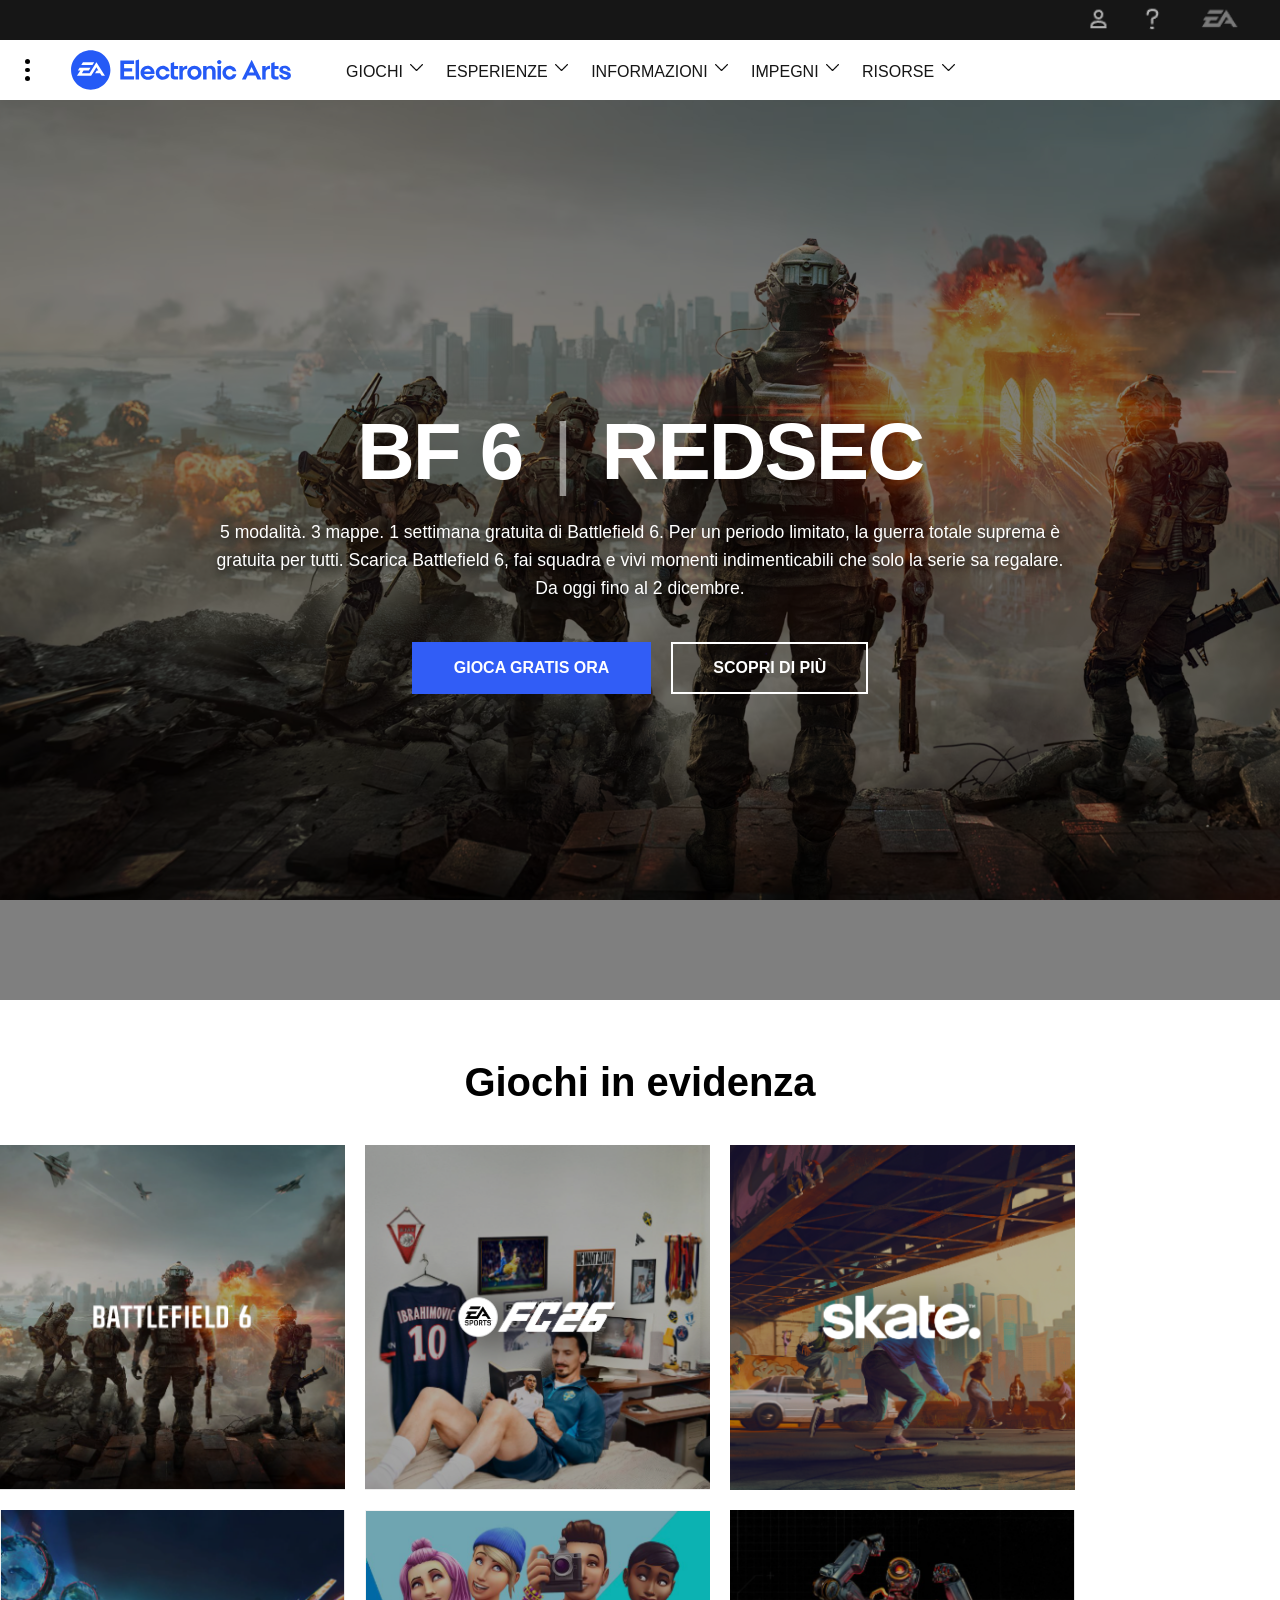
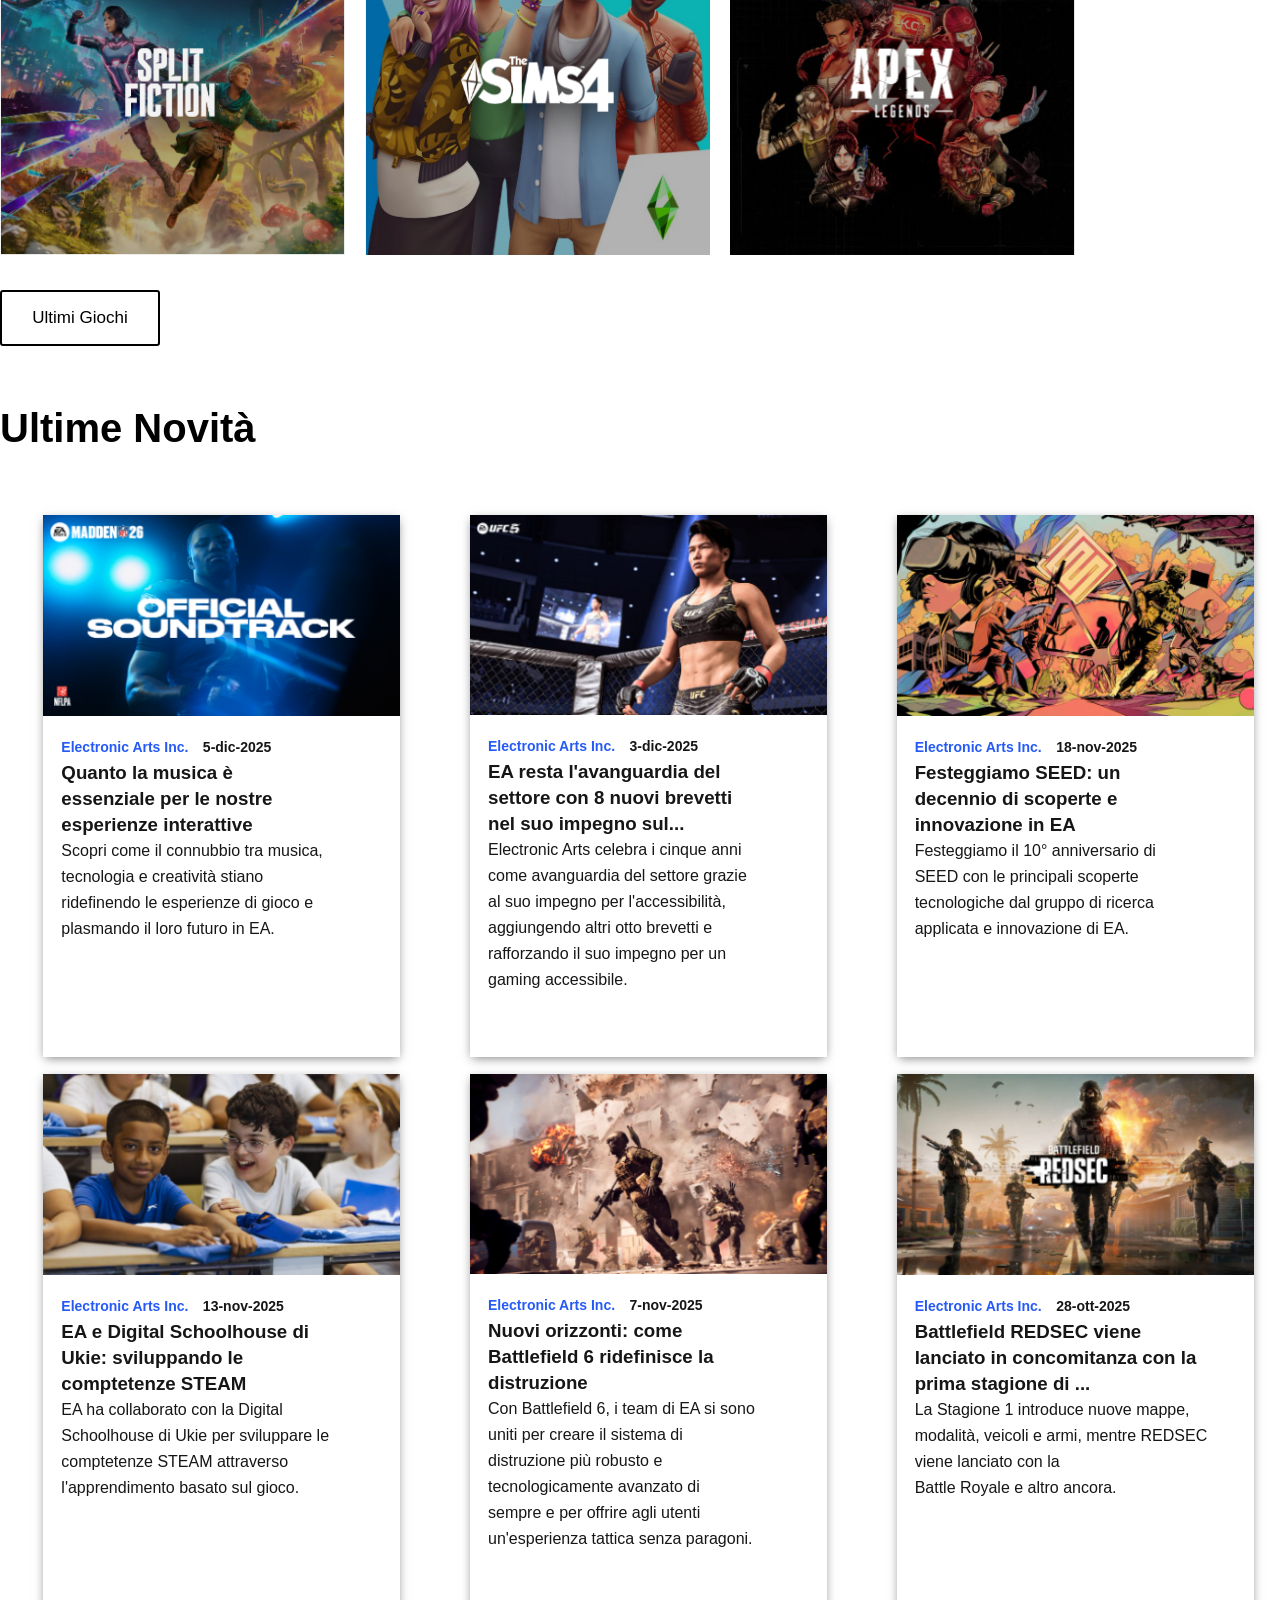
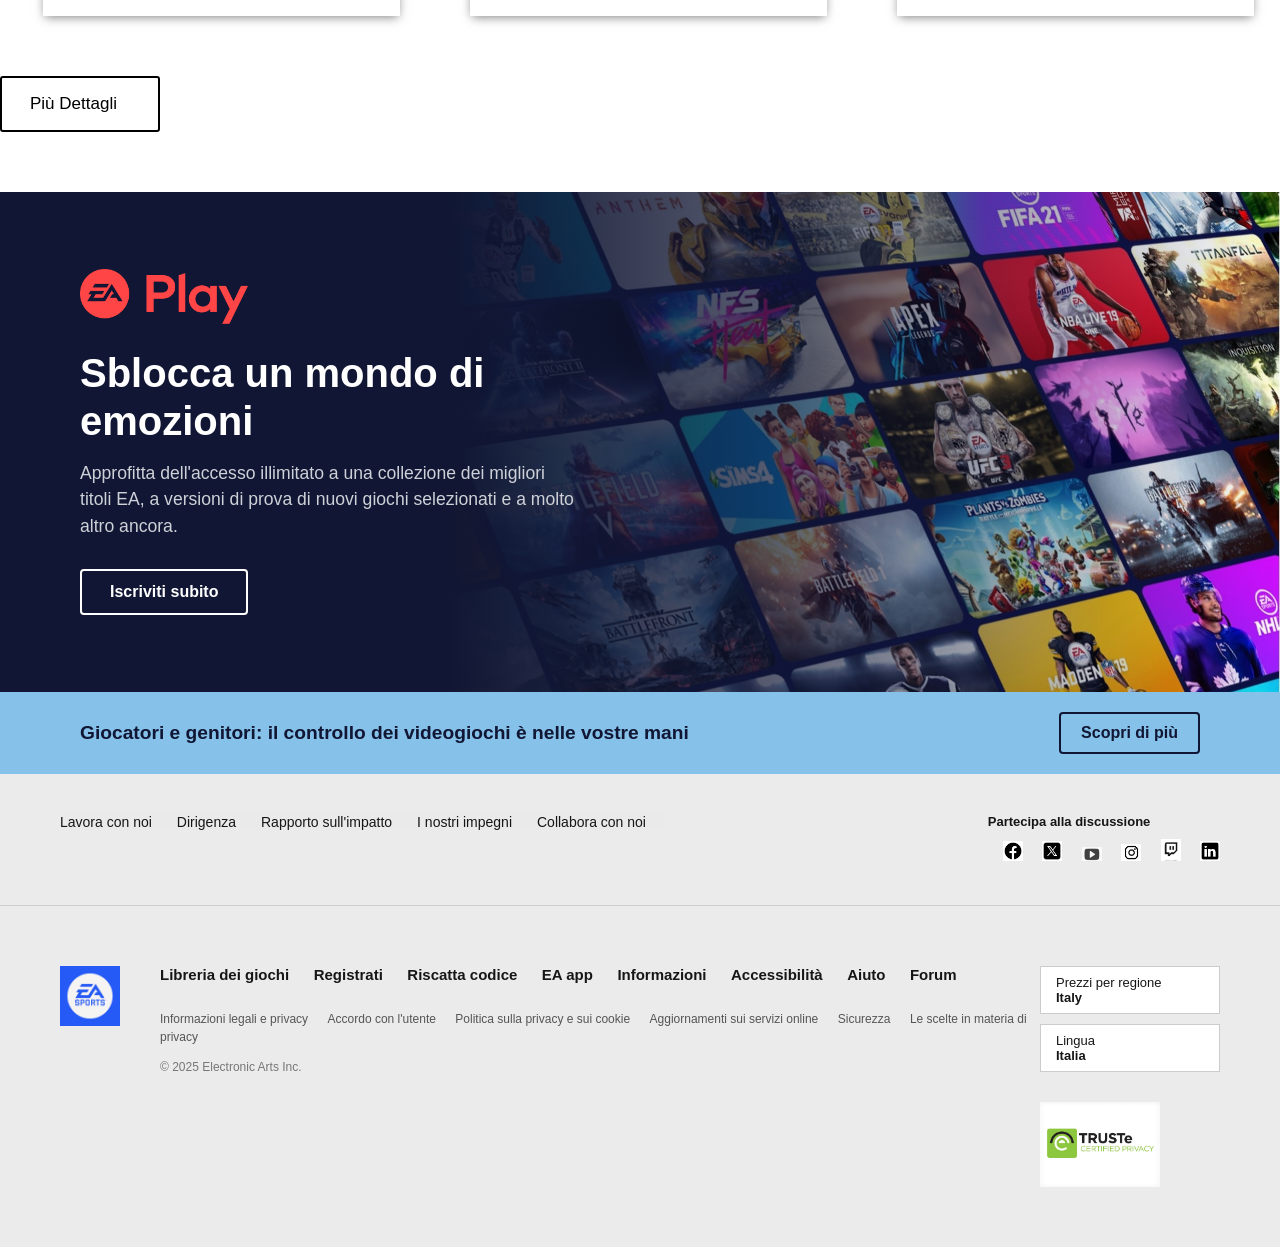
==== index.html @ 43b1195e "modifiche navbar" ====
<!doctype html>
<html lang="it">
  <head>
    <meta charset="UTF-8" />
    <meta name="viewport" content="width=device-width, initial-scale=1.0" />
    <link rel="stylesheet" href="css/style.css" />
    <link rel="stylesheet" href="css/footer.css" />
    <link rel="stylesheet" href="css/heroSection.css" />
    <link rel="stylesheet" href="css/moduliCta.css" />
    <link rel="stylesheet" href="./css/navbar.css" />
    <link rel="stylesheet" href="./css/giochi-in-evidenza.css" />
    <link rel="stylesheet" href="./css/ultime-novità.css" />
    <title>EA Sports</title>
  </head>
  <body>
    <!-- inizio navbar -->
    <div class="bannerTop">
      <div class="logoContainer">
        <img
          src="./images/profile_icon.png"
          alt="Profile button"
          class="profileIcon"
        />
        <img
          src="./images/questionmark_icon.png"
          alt="Help button"
          class="helpButton"
        />
        <img src="./images/ea_icon.png" alt="Ea logo" class="eaIcon" />
      </div>
    </div>
    <nav class="nav">
      <div class="hamburgerMenu">
        <span class="hamburger"></span>
        <span class="hamburger"></span>
        <span class="hamburger"></span>
      </div>

      <img
        src="./images/ea-wordmark-network-nav-coral.svg"
        alt="EA LOGO"
        class="eaLogo"
      />
      <ul class="ulContainer">
        <li class="navItem">
          <a href="*">GIOCHI</a>
          <img
            class="chevronContainer"
            src="./images/down-arrow.png"
            alt=""
            width="19px"
            height="19px"
          />
        </li>
        <li class="navItem">
          <a href="*">ESPERIENZE</a>
          <img
            class="chevronContainer"
            src="./images/down-arrow.png"
            alt=""
            width="19px"
            height="19px"
          />
        </li>
        <li class="navItem">
          <a href="*">INFORMAZIONI</a>
          <img
            class="chevronContainer"
            src="./images/down-arrow.png"
            alt=""
            width="19px"
            height="19px"
          />
        </li>
        <li class="navItem">
          <a href="*">IMPEGNI</a>
          <img
            class="chevronContainer"
            src="./images/down-arrow.png"
            alt=""
            width="19px"
            height="19px"
          />
        </li>
        <li class="navItem">
          <a href="*">RISORSE</a>
          <img
            class="chevronContainer"
            src="./images/down-arrow.png"
            alt=""
            width="19px"
            height="19px"
          />
        </li>
      </ul>
    </nav>
    <!-- fine navbar -->

    <!-- inizio hero section-->
    <header class="hero">
      <div class="hero-overlay"></div>
      <div class="hero-content">
        <div class="logo-area">
          <h1 class="main-title">BF 6 <span class="divider">|</span> REDSEC</h1>
        </div>
        <p class="description">
          5 modalità. 3 mappe. 1 settimana gratuita di Battlefield 6. Per un
          periodo limitato, la guerra totale suprema è gratuita per tutti.
          Scarica Battlefield 6, fai squadra e vivi momenti indimenticabili che
          solo la serie sa regalare. Da oggi fino al 2 dicembre.
        </p>
        <div class="cta-group">
          <a href="#" class="btn btn-primary">GIOCA GRATIS ORA</a>
          <a href="#" class="btn btn-secondary">SCOPRI DI PIÙ</a>
        </div>
      </div>
    </header>
    <!-- fine hero section-->

    <!-- inizio giochi in evidenza -->
    <div class="containerGiochiEvidenza">
      <h1 class="titoloGiochiEvidenza">Giochi in evidenza</h1>
      <div class="containerCardsGiochi">
        <div class="cardGiochi">
          <img src="./images/BF6.png" alt="BF6" />
        </div>
        <div class="cardGiochi">
          <img src="./images/FC26.png" alt="FC26" />
        </div>
        <div class="cardGiochi">
          <img src="./images/SKATE.png" alt="SKATE" />
        </div>
        <div class="cardGiochi">
          <img src="./images/SPLIT-FICTION.png" alt="SPLIT FICTION" />
        </div>
        <div class="cardGiochi">
          <img src="./images/THE-SIMS4.png" alt="THESIMS4" />
        </div>
        <div class="cardGiochi">
          <img src="./images/APEX.png" alt="APEX LEGEND" />
        </div>
      </div>
      <button class="ultimiGiochi">Ultimi Giochi</button>
    </div>
    <!-- fine giochi in evidenza -->

    <!-- inizio ultime novità -->
    <div class="containerUltimeNovita">
      <h1 class="titoloUltimeNovita">Ultime Novità</h1>
      <div class="containerCards">
        <div class="card">
          <img src="./images/Card_1.png" alt="Madden 26 official soundtrack" />
          <div class="itemsContainer">
            <span class="logoEa">Electronic Arts Inc.</span>
            <span class="releaseDate">5-dic-2025</span>
            <h3 class="titoloCardNovita">
              Quanto la musica è <br />essenziale per le nostre <br />esperienze
              interattive
            </h3>
            <p>
              Scopri come il connubbio tra musica,<br />
              tecnologia e creatività stiano<br />
              ridefinendo le esperienze di gioco e<br />
              plasmando il loro futuro in EA.
            </p>
          </div>
        </div>
        <div class="card">
          <img src="./images/Card_2.png" alt="UFC 5" />
          <div class="itemsContainer">
            <span class="logoEa">Electronic Arts Inc.</span>
            <span class="releaseDate">3-dic-2025</span>
            <h3 class="titoloCardNovita">
              EA resta l'avanguardia del <br />settore con 8 nuovi brevetti
              <br />nel suo impegno sul...
            </h3>
            <p>
              Electronic Arts celebra i cinque anni <br />come avanguardia del
              settore grazie <br />al suo impegno per l'accessibilità,
              <br />aggiungendo altri otto brevetti e<br />
              rafforzando il suo impegno per un<br />
              gaming accessibile.
            </p>
          </div>
        </div>
        <div class="card">
          <img src="./images/Card_3.png" alt="We See Farther" />
          <div class="itemsContainer">
            <span class="logoEa">Electronic Arts Inc.</span>
            <span class="releaseDate">18-nov-2025</span>
            <h3 class="titoloCardNovita">
              Festeggiamo SEED: un<br />
              decennio di scoperte e<br />
              innovazione in EA
            </h3>
            <p>
              Festeggiamo il 10° anniversario di <br />SEED con le principali
              scoperte<br />
              tecnologiche dal gruppo di ricerca <br />applicata e innovazione
              di EA.
            </p>
          </div>
        </div>
        <div class="card">
          <img src="./images/Card_4.png" alt="Competenze STEAM" />
          <div class="itemsContainer">
            <span class="logoEa">Electronic Arts Inc.</span>
            <span class="releaseDate">13-nov-2025</span>
            <h3 class="titoloCardNovita">
              EA e Digital Schoolhouse di<br />
              Ukie: sviluppando le<br />
              comptetenze STEAM
            </h3>
            <p>
              EA ha collaborato con la Digital<br />
              Schoolhouse di Ukie per sviluppare le<br />
              comptetenze STEAM attraverso <br />l'apprendimento basato sul
              gioco.
            </p>
          </div>
        </div>
        <div class="card">
          <img src="./images/Card_5.png" alt="Battlefield 6" />
          <div class="itemsContainer">
            <span class="logoEa">Electronic Arts Inc.</span>
            <span class="releaseDate">7-nov-2025</span>
            <h3 class="titoloCardNovita">
              Nuovi orizzonti: come<br />
              Battlefield 6 ridefinisce la<br />
              distruzione
            </h3>
            <p>
              Con Battlefield 6, i team di EA si sono<br />
              uniti per creare il sistema di<br />
              distruzione più robusto e<br />
              tecnologicamente avanzato di <br />sempre e per offrire agli
              utenti<br />
              un'esperienza tattica senza paragoni.
            </p>
          </div>
        </div>
        <div class="card">
          <img src="./images/Card_6.png" alt="Battlefield Redsec" />
          <div class="itemsContainer">
            <span class="logoEa">Electronic Arts Inc.</span>
            <span class="releaseDate">28-ott-2025</span>
            <h3 class="titoloCardNovita">
              Battlefield REDSEC viene<br />
              lanciato in concomitanza con la <br />prima stagione di ...
            </h3>
            <p>
              La Stagione 1 introduce nuove mappe, <br />modalità, veicoli e
              armi, mentre REDSEC viene lanciato con la<br />
              Battle Royale e altro ancora.
            </p>
          </div>
        </div>
      </div>
      <button class="piuDettagli">Più Dettagli</button>
    </div>
    <!-- fine ultime novità -->
    <!-- inizio CTA-->
    <section class="ea-play">
      <div class="ea-container">
        <div class="ea-content">
          <div class="ea-logo">
            <img src="images/EA_Play_logo.svg.png" alt="EA Play Logo" />
          </div>
          <h2 class="ea-title">Sblocca un mondo di emozioni</h2>
          <p class="ea-description">
            Approfitta dell'accesso illimitato a una collezione dei migliori
            titoli EA, a versioni di prova di nuovi giochi selezionati e a molto
            altro ancora.
          </p>
          <a href="#" class="ea-btn-outline">Iscriviti subito</a>
        </div>
      </div>
    </section>
    <div class="info-bar">
      <div class="info-container">
        <p>
          Giocatori e genitori: il controllo dei videogiochi è nelle vostre mani
        </p>
        <a href="#" class="info-button">Scopri di più</a>
      </div>
    </div>
    <!-- fine CTA-->
    <!-- inizio footer-->
    <footer class="main-footer">
      <div class="footer-top">
        <div class="footer-container">
          <nav class="footer-links-primary">
            <a href="#">Lavora con noi</a>
            <a href="#">Dirigenza</a>
            <a href="#">Rapporto sull'impatto</a>
            <a href="#">I nostri impegni</a>
            <a href="#">Collabora con noi</a>
          </nav>
          <div class="footer-social">
            <span>Partecipa alla discussione</span>
            <div class="social-icons">
              <img src="images/facebook-new.jpg" alt="FB" />
              <img src="images/twitterx.jpg" alt="X" />
              <img src="images/youtube-6030352_1280.webp" alt="YT" />
              <img
                src="images/8385736-instagram-social-media-icona-simbolo-elemento-illustrazione-gratuito-vettoriale.jpg"
                alt="IG"
              />
              <img
                src="images/twitch-logo-icon-social-media-260nw-1211628433.webp"
                alt="Twitch"
              />
              <img src="images/linkedin.jpg" alt="In" />
            </div>
          </div>
        </div>
      </div>
      <div class="footer-bottom">
        <div class="footer-container">
          <div class="footer-branding">
            <img src="images/unnamed.png" alt="Logo" class="footer-logo" />
          </div>
          <div class="footer-content">
            <div class="footer-nav-secondary">
              <a href="#">Libreria dei giochi</a>
              <a href="#">Registrati</a>
              <a href="#">Riscatta codice</a>
              <a href="#">EA app</a>
              <a href="#">Informazioni</a>
              <a href="#">Accessibilità</a>
              <a href="#">Aiuto</a>
              <a href="#">Forum</a>
            </div>
            <div class="footer-legal">
              <div class="legal-links">
                <a href="#">Informazioni legali e privacy</a>
                <a href="#">Accordo con l'utente</a>
                <a href="#">Politica sulla privacy e sui cookie</a>
                <a href="#">Aggiornamenti sui servizi online</a>
                <a href="#">Sicurezza</a>
                <a href="#">Le scelte in materia di privacy</a>
              </div>
              <p class="copyright">© 2025 Electronic Arts Inc.</p>
            </div>
          </div>
          <div class="footer-selectors">
            <div class="selector-box">
              Prezzi per regione <span>Italy</span>
            </div>
            <div class="selector-box">Lingua <span>Italia</span></div>
            <img
              src="images/truste_logo.jpg"
              alt="TRUSTe"
              class="truste-logo"
            />
          </div>
        </div>
      </div>
    </footer>
    <!-- fine footer-->
  </body>
</html>
---- css/footer.css ----
:root {
  --bg-light: #ebebeb;
  --text-color: #161616;
  --link-hover: #ff4747;
}
body {
  margin: 0;
  font-family: "Arial", sans-serif;
}
.main-footer {
  background-color: var(--bg-light);
  color: var(--text-color);
  padding-bottom: 40px;
}
.footer-container {
  max-width: 1200px;
  margin: 0 auto;
  display: flex;
  justify-content: space-between;
  align-items: flex-start;
  padding: 20px;
}
.footer-top {
  border-bottom: 1px solid #ccc;
  padding: 20px 0;
}

.footer-links-primary {
  display: flex;
  flex-wrap: wrap;
  background-color: #eaeaea;
}

.footer-links-primary a {
  text-decoration: none;
  color: var(--text-color);
  margin-right: 25px;
  font-weight: 500;
  font-size: 14px;
}
.footer-social span {
  display: block;
  font-weight: bold;
  font-size: 13px;
  margin-bottom: 10px;
}
.social-icons img {
  width: 20px;
  margin-left: 15px;
  cursor: pointer;
  filter: grayscale(1);
}
.footer-bottom {
  padding-top: 40px;
}
.footer-logo {
  width: 60px;
  margin-right: 40px;
}
.footer-content {
  flex-grow: 1;
}
.footer-nav-secondary {
  margin-bottom: 25px;
}
.footer-nav-secondary a {
  text-decoration: none;
  color: var(--text-color);
  margin-right: 20px;
  font-weight: bold;
  font-size: 15px;
}
.legal-links {
  margin-bottom: 15px;
}
.legal-links a {
  text-decoration: none;
  color: #555;
  font-size: 12px;
  margin-right: 15px;
}
.copyright {
  font-size: 12px;
  color: #777;
}
.footer-selectors {
  display: flex;
  flex-direction: column;
  gap: 10px;
}
.selector-box {
  border: 1px solid #ccc;
  padding: 8px 15px;
  background: white;
  font-size: 13px;
  min-width: 180px;
  cursor: pointer;
}
.selector-box span {
  display: block;
  font-weight: bold;
}
.truste-logo {
  width: 120px;
  margin-top: 20px;
}

@media (max-width: 1024px) {
  .footer-container {
    flex-direction: column;
  }
  .footer-links-primary {
    margin-bottom: 30px;
  }
}

@media (max-width: 768px) {
  .footer-links-primary {
    line-height: 25px;
  }
  .footer-bottom {
    grid-template-columns: 1fr;
  }
  .footer-top {
    flex-direction: column;
    align-items: flex-start;
  }
  .social-section {
    align-items: flex-start;
    margin-top: 20px;
  }
}
---- css/heroSection.css ----
* {
  margin: 0;
  padding: 0;
  box-sizing: border-box;
}
body {
  font-family: "Roboto", sans-serif;
  color: white;
  background-color: #000;
}
.hero {
  position: relative;
  height: 100vh;
  width: 100%;
  background: url("../images/7262f0bce0e977a4eda78df1a00af04578583c15d8fb1e10.jpg");
  background-repeat: no-repeat;
  background-size: cover;
  background-position: center;
  background-attachment: fixed;
  display: flex;
  align-items: center;
  justify-content: center;
  text-align: center;
}
.hero-overlay {
  position: absolute;
  top: 0;
  left: 0;
  width: 100%;
  height: 100%;
  background: rgba(0, 0, 0, 0.5);
  z-index: 1;
}
.hero-content {
  position: relative;
  z-index: 2;
  max-width: 900px;
  padding: 20px;
}
.main-title {
  font-family: "Oswald", sans-serif;
  font-size: clamp(2.5rem, 8vw, 5rem);
  font-weight: 700;
  letter-spacing: -2px;
  margin-bottom: 20px;
  text-transform: uppercase;
}
.divider {
  font-weight: 300;
  margin: 0 10px;
  color: rgba(255, 255, 255, 0.5);
}
.description {
  font-size: 1.1rem;
  line-height: 1.6;
  margin-bottom: 40px;
  font-weight: 400;
  text-shadow: 2px 2px 8px rgba(0, 0, 0, 0.9);
}

.cta-group {
  display: flex;
  gap: 20px;
  justify-content: center;
  flex-wrap: wrap;
}
.btn {
  padding: 15px 40px;
  font-family: "Oswald", sans-serif;
  font-size: 1rem;
  text-decoration: none;
  font-weight: bold;
  text-transform: uppercase;
  transition: all 0.3s ease;
}
.btn-primary {
  background-color: #315df6;
  color: white;
  border: 2px solid #315df6;
}
.btn-secondary {
  background-color: transparent;
  color: white;
  border: 2px solid white;
}
.btn:hover {
  transform: scale(1.05);
  filter: brightness(1.2);
}
@media (max-width: 768px) {
  .info-container {
    flex-direction: column;
    gap: 15px;
    text-align: center;
  }
}
---- css/moduliCta.css ----
* {
  margin: 0;
  padding: 0;
  box-sizing: border-box;
}
body {
  font-family: "Segoe UI", Arial, sans-serif;
  background-color: #0b0e22;
}
.ea-play {
  position: relative;
  min-height: 500px;
  background-color: #101633;
  background-image: url("../images/FCePTzjyCLSCKwbj8393MT.jpg");
  background-size: cover;
  background-position: center right;
  display: flex;
  align-items: center;
}
.ea-play::before {
  content: "";
  position: absolute;
  top: 0;
  left: 0;
  width: 100%;
  height: 100%;
  background: linear-gradient(
    to right,
    rgba(16, 22, 51, 1) 0%,
    rgba(16, 22, 51, 1) 35%,
    rgba(16, 22, 51, 0.7) 60%,
    transparent 100%
  );
  z-index: 1;
}
.ea-container {
  width: 100%;
  max-width: 1200px;
  margin: 0 auto;
  padding: 0 40px;
  position: relative;
  z-index: 2;
}
.ea-content {
  max-width: 500px;
  color: white;
}
.ea-logo {
  margin-bottom: 25px;
}
.ea-logo img {
  height: 55px;
  width: auto;
  display: block;
  object-fit: contain;
}
.ea-title {
  font-size: 2.5rem;
  font-weight: bold;
  margin-bottom: 15px;
  line-height: 1.2;
}
.ea-description {
  font-size: 1.1rem;
  line-height: 1.5;
  margin-bottom: 30px;
  color: #cfd1d8;
}
.ea-btn-outline {
  display: inline-block;
  padding: 12px 28px;
  border: 2px solid white;
  color: white;
  text-decoration: none;
  font-weight: bold;
  border-radius: 4px;
  transition: 0.3s ease;
}
.ea-btn-outline:hover {
  background-color: white;
  color: #101633;
}
.info-bar {
  background-color: #85c1e9;
  padding: 20px 0;
}
.info-container {
  max-width: 1200px;
  margin: 0 auto;
  padding: 0 40px;
  display: flex;
  justify-content: space-between;
  align-items: center;
}
.info-bar p {
  color: #101633;
  font-weight: bold;
  font-size: 1.2rem;
}
.info-button {
  padding: 10px 20px;
  border: 2px solid #101633;
  text-decoration: none;
  color: #101633;
  font-weight: bold;
  border-radius: 4px;
  transition: 0.3s;
}
.info-button:hover {
  background-color: #101633;
  color: #85c1e9;
}
@media (max-width: 768px) {
  .info-container {
    flex-direction: column;
    gap: 15px;
    text-align: center;
  }
}
---- css/navbar.css ----
:root {
  --ea-theme-color: #255af6;
  --ea-font-family: Verdana, Geneva, Tahoma, sans-serif;
}

body {
  margin: 0;
  padding: 0;
  font-family: var(--ea-font-family);
}
/*** INIZIO NAVBAR ***/

.logoContainer {
  display: flex;
  padding: 0 32px 0 0;
  gap: 20px;
}

.bannerTop {
  background-color: #161616;
  width: 100%;
  min-width: 270px;
  height: 40px;
  display: flex;

  justify-content: flex-end;
}

.profileIcon {
  box-sizing: border-box;
  padding: 3px;
}

.helpButton {
  box-sizing: border-box;
  padding: 3px;
}

.eaIcon {
  box-sizing: border-box;
  padding: 3px;
}

.eaIcon:hover {
  filter: brightness(1.3);
  cursor: pointer;
}

.helpButton:hover {
  filter: brightness(1.3);
  cursor: pointer;
}

.profileIcon:hover {
  filter: brightness(1.3);
  cursor: pointer;
}

.nav {
  display: flex;
  width: 100%;
  position: sticky;
  height: 60px;
  background-color: #ffffff;
  top: 0;
  z-index: 1000;
}

.hamburgerMenu {
  display: flex;
  flex-direction: column;
  width: 10px;
  gap: 4px;
  justify-content: center;
  margin-left: 25px;
  cursor: pointer;
}

.hamburger {
  background-color: black;
  width: 4.5px;
  border-radius: 120px;
  height: 4.5px;
}

.hamburgerMenu:hover .hamburger {
  background-color: var(--ea-theme-color);
}

.hamburgerMenu:hover {
  transform: scale(1.3);
  transition: transform 0.8;
  transition: 1 ease;
  transition-duration: 0.4s;
  transition-delay: 0.5ms;
}

.ulContainer {
  display: flex;
  list-style-type: none;
  justify-content: space-between;
  margin-left: 55px;
  margin-bottom: 10px;
  align-items: center;
  gap: 20px;
}

.navItem {
  cursor: pointer;
}

.navItem > a {
  text-decoration: none;
  color: #161616;
  font-weight: 500;
  margin-right: 0;
}

.navItem > a:hover {
  color: var(--ea-theme-color);
}

.eaLogo {
  width: 220px;
  height: 60px;
  box-sizing: border-box;
  cursor: pointer;
  margin-left: 36px;
  align-self: center;
}

.chevronContainer:hover {
  transition: transform 0.3s;
  transform: rotate(180deg);
}

/* .chevronContainer:hover .chevron {
  color: var(--ea-theme-color);
} */

.chevronContainer {
  margin-top: 8px;
}

/*** FINE NAVBAR ***/

/* RESPONSIVE */

@media (max-width: 1032px) {
  .navItem {
    display: none;
  }
  .hamburger {
    width: 20px;
    height: 1.7px;
  }
  .eaLogo {
    width: 133px;
    height: 24px;
  }
}
@media (max-width: 1110px) {
  .ulContainer {
    gap: 7px;
    margin-left: 0px;
  }
}
---- css/giochi-in-evidenza.css ----
body {
  margin: 0;
  padding: 0;
  background-color: white;
  font-family: Verdana, Geneva, Tahoma, sans-serif;
}

.containerGiochiEvidenza {
  justify-items: center;
}

.containerCardsGiochi {
  display: grid;
  grid-template-columns: repeat(3, 345px);
  grid-template-rows: repeat(2, 345px);
  gap: 20px;
  margin-top: 20px;
}

.cardGiochi {
  width: 100%;
  height: 100%;
  position: relative;
}

.cardGiochi img {
  width: 100%;
  height: 100%;
  object-fit: cover;
  display: block;
}

.titoloGiochiEvidenza {
  margin-bottom: 40px;
  font-weight: 600;
  font-size: 40px;
  font-family: Verdana, Geneva, Tahoma, sans-serif;
  text-align: center;
  color: black;
  margin-top: 60px;
}

.ultimiGiochi {
  display: flex;
  justify-content: center;
  margin-top: 35px;
  padding-bottom: 16px;
  padding-left: 28px;
  padding-right: 28px;
  padding-top: 16px;
  width: 160px;
  border: solid black 2px;
  background-color: unset;
  border-radius: 3px;
  margin-bottom: 60px;
  font-size: 17px;
}

.ultimiGiochi:hover {
  transform: scale(1.05);
  transition: 0.3 ease;
  transition-duration: 0.3s;
  transition-delay: 10ms;
  cursor: pointer;
}

.cardGiochi:hover {
  cursor: pointer;
  transform: scale(1.05);
  transition: 0.3 ease;
  transition-duration: 0.3s;
  transition-delay: 10ms;
  cursor: pointer;
}

.cardGiochi:hover {
  background: linear-gradient(to left, #e14f53, #23204c);
}

.cardGiochi img {
  mix-blend-mode: multiply;
}

/* RESPONSIVE */

@media (max-width: 1100px) {
  .containerCardsGiochi {
    grid-template-columns: repeat(2, 345px);
    grid-template-rows: auto;
  }
  .titoloGiochiEvidenza {
    font-size: 30px;
    text-align: center;
  }
}

@media (max-width: 768px) {
  .containerCardsGiochi {
    grid-template-columns: 345px;
    gap: 20px;
  }
  .titoloGiochiEvidenza {
    font-size: 29px;
    text-align: center;
  }
  .cardGiochi {
    width: 100%;
    height: 100%;
    justify-self: center;
  }
}
---- css/ultime-novità.css ----
.containerUltimeNovita {
  width: 100%;
}
.card {
  width: 100%;
  align-self: center;
}
.itemsContainer {
  margin: 0;
}

@media (min-width: 1024px) {
  .containerCards {
    grid-template-columns: repeat(3, 1fr);
    grid-template-rows: repeat(2, 1fr);
    justify-self: center;
  }
  .card {
    width: 357px;
    height: 542px;
  }
}

@media (min-width: 768px) and (max-width: 1024px) {
  .containerCards {
    display: flex;
    flex-direction: row;
  }
  .card {
    width: 90%;
    height: 542px;
  }
}
@media (max-width: 1024px) {
  .containerCards {
    grid-template-columns: repeat(2, 1fr);
    grid-template-rows: repeat(auto);
    width: auto;
  }
}

@media (max-width: 768px) {
  .containerCards {
    grid-template-columns: 1fr;
    width: auto;
    margin: 0 auto;
    margin-right: 17px;
  }
  .card img {
    display: none;
  }
  .containerUltimeNovita {
    width: 100%;
  }
  .card {
    align-self: center;
    width: 100%;
    text-align: center;
    height: 100%;
  }
  .itemsContainer {
    display: flex;
    flex-direction: column;
  }
  .card p {
    display: none;
  }
}

body {
  margin: 0;
  padding: 0;
  background-color: white;
  font-family: Verdana, Geneva, Tahoma, sans-serif;
}

.card {
  background-color: rgb(255, 255, 255);
  box-shadow: rgba(0, 0, 0, 0.5) 0px 3px 10px -2px;
  box-sizing: border-box;
  color: #161616;
  display: flex;
  flex-direction: column;
  font-family: Verdana, Geneva, Tahoma, sans-serif;
  font-size: 16px;
  line-height: 26px;
}

.itemsContainer {
  margin: 18px;
}

.containerUltimeNovita {
  justify-self: center;
}

.containerCards {
  display: grid;
  gap: 17px;
  margin-top: 64px;

  margin-left: 17px;
  justify-items: center;
}

.logoEa {
  color: #255af6;
  font-weight: 600;
  font-size: 14px;
}

.releaseDate {
  font-weight: 600;
  font-size: 14px;
  margin-left: 10px;
}

.titoloUltimeNovita,
.piuDettagli {
  display: flex;
  flex-direction: column;
  justify-self: center;
}

.titoloUltimeNovita {
  margin-bottom: 0px;
  font-weight: 600;
  font-size: 40px;
  font-family: Verdana, Geneva, Tahoma, sans-serif;
  color: black;
}

.piuDettagli {
  margin-top: 60px;
  padding-bottom: 16px;
  padding-left: 28px;
  padding-right: 28px;
  padding-top: 16px;
  width: 160px;
  border: solid black 2px;
  background-color: unset;
  border-radius: 3px;
  margin-bottom: 60px;
  font-size: 17px;
}

.card:hover {
  transform: translateY(-8px);
  box-shadow: rgba(0, 0, 0, 0.5) 0px 15px 30px;
  cursor: pointer;
  transition: 1 ease;
  transition-duration: 0.6s;
  transition-delay: 30ms;
}

.piuDettagli:hover {
  transform: scale(1.05);
  transition: 0.3 ease;
  transition-duration: 0.3s;
  transition-delay: 10ms;
  cursor: pointer;
}
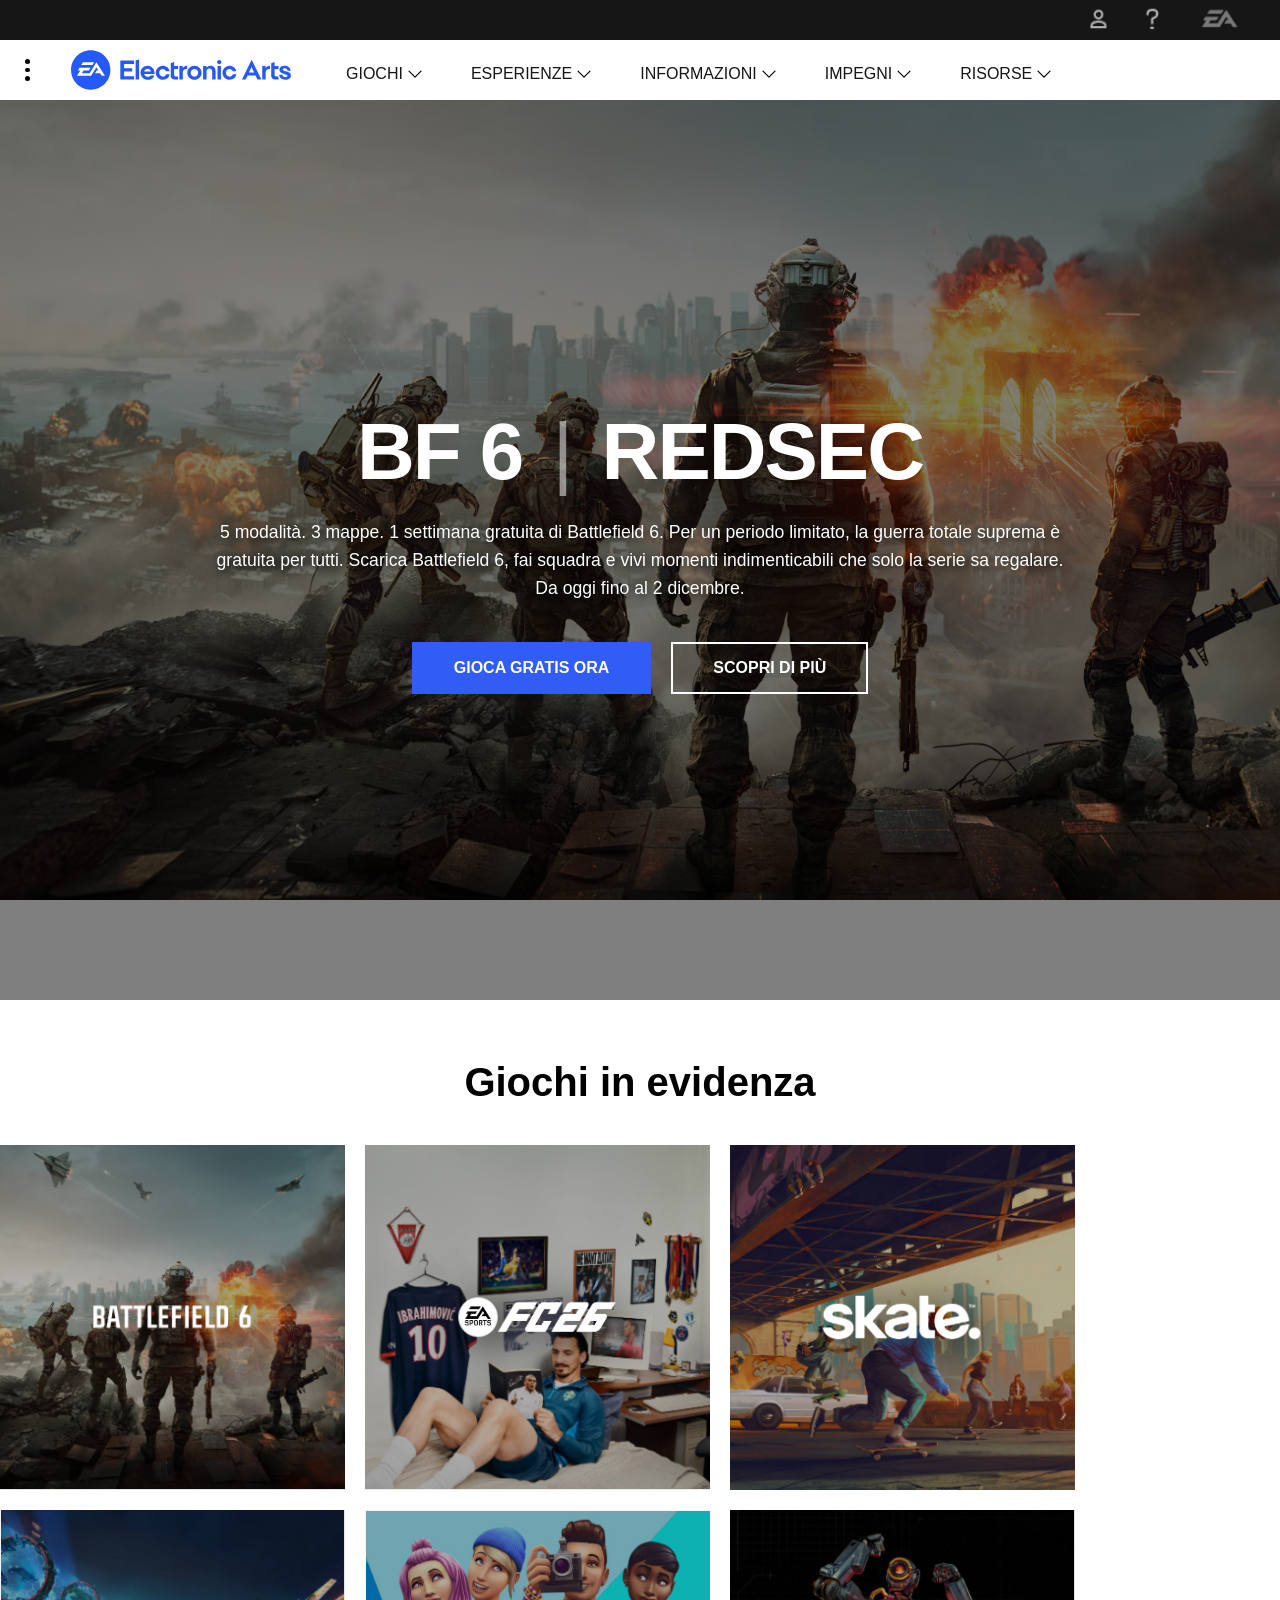
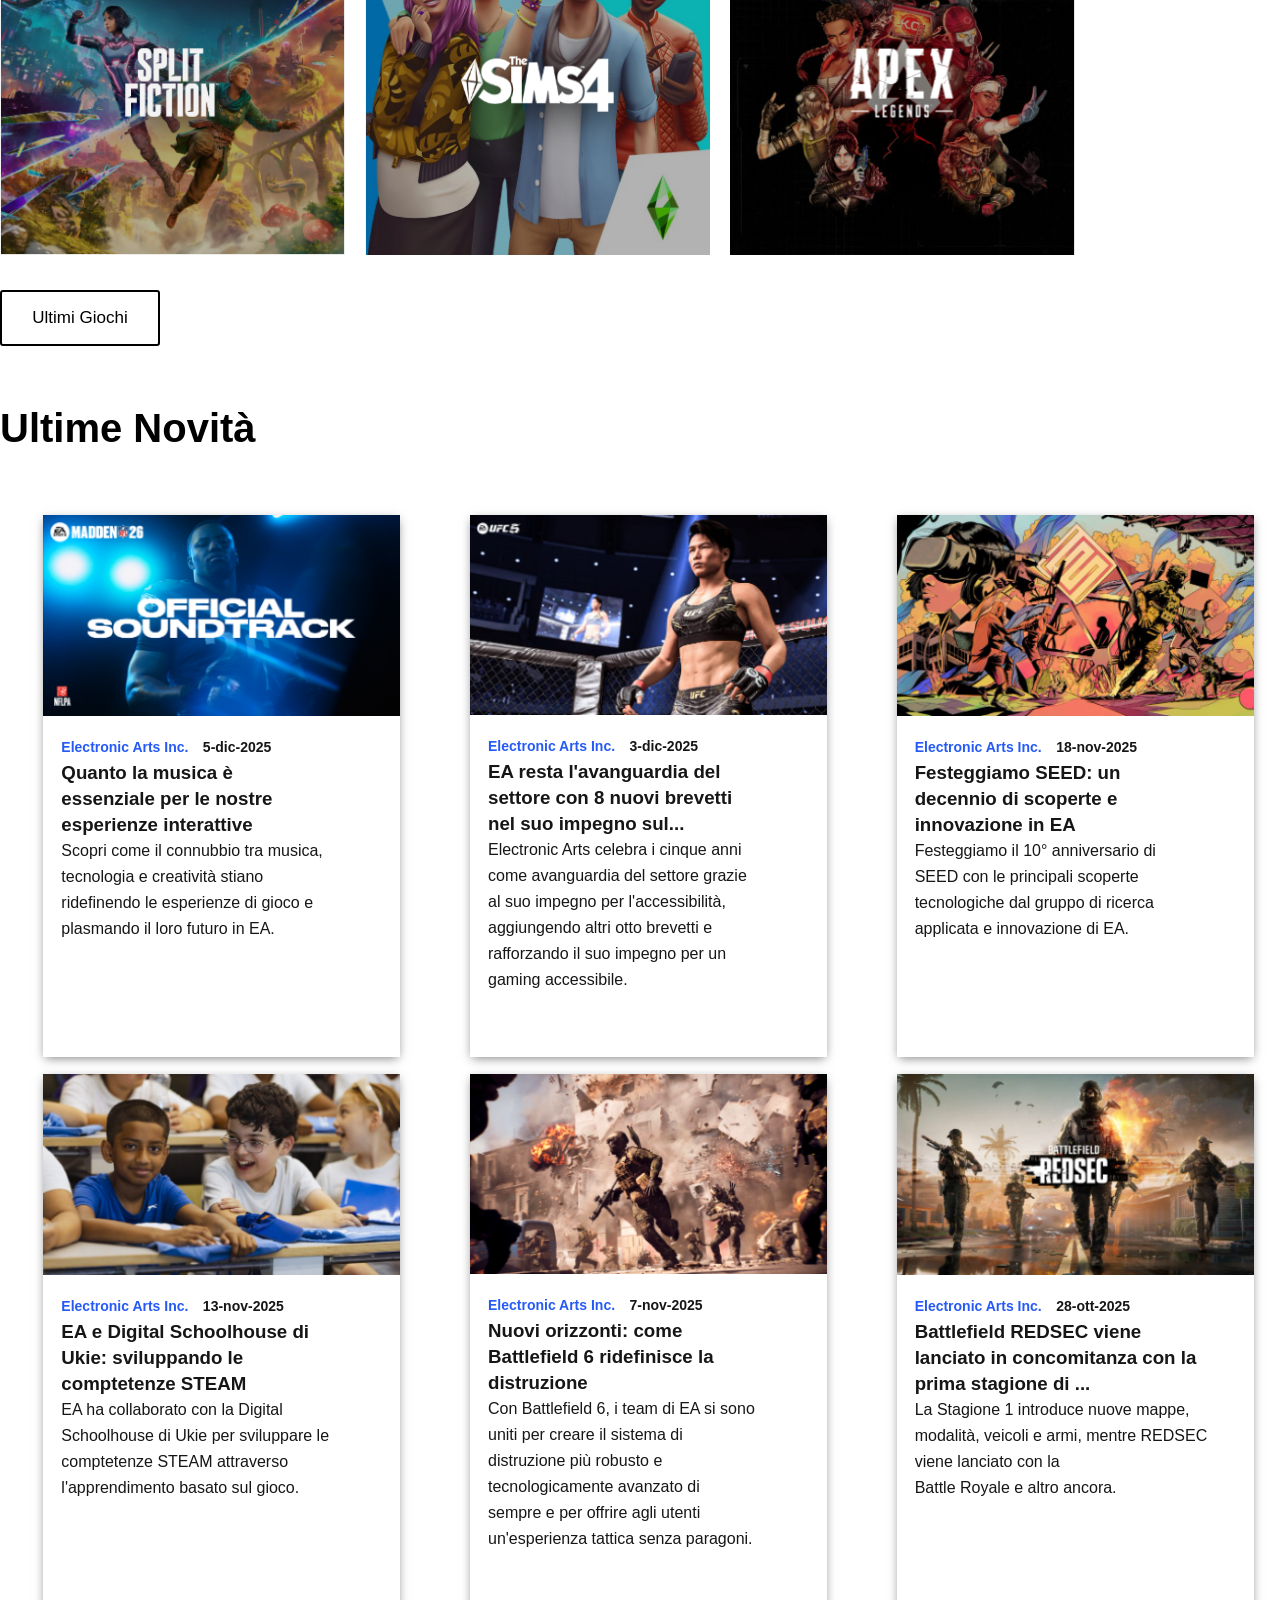
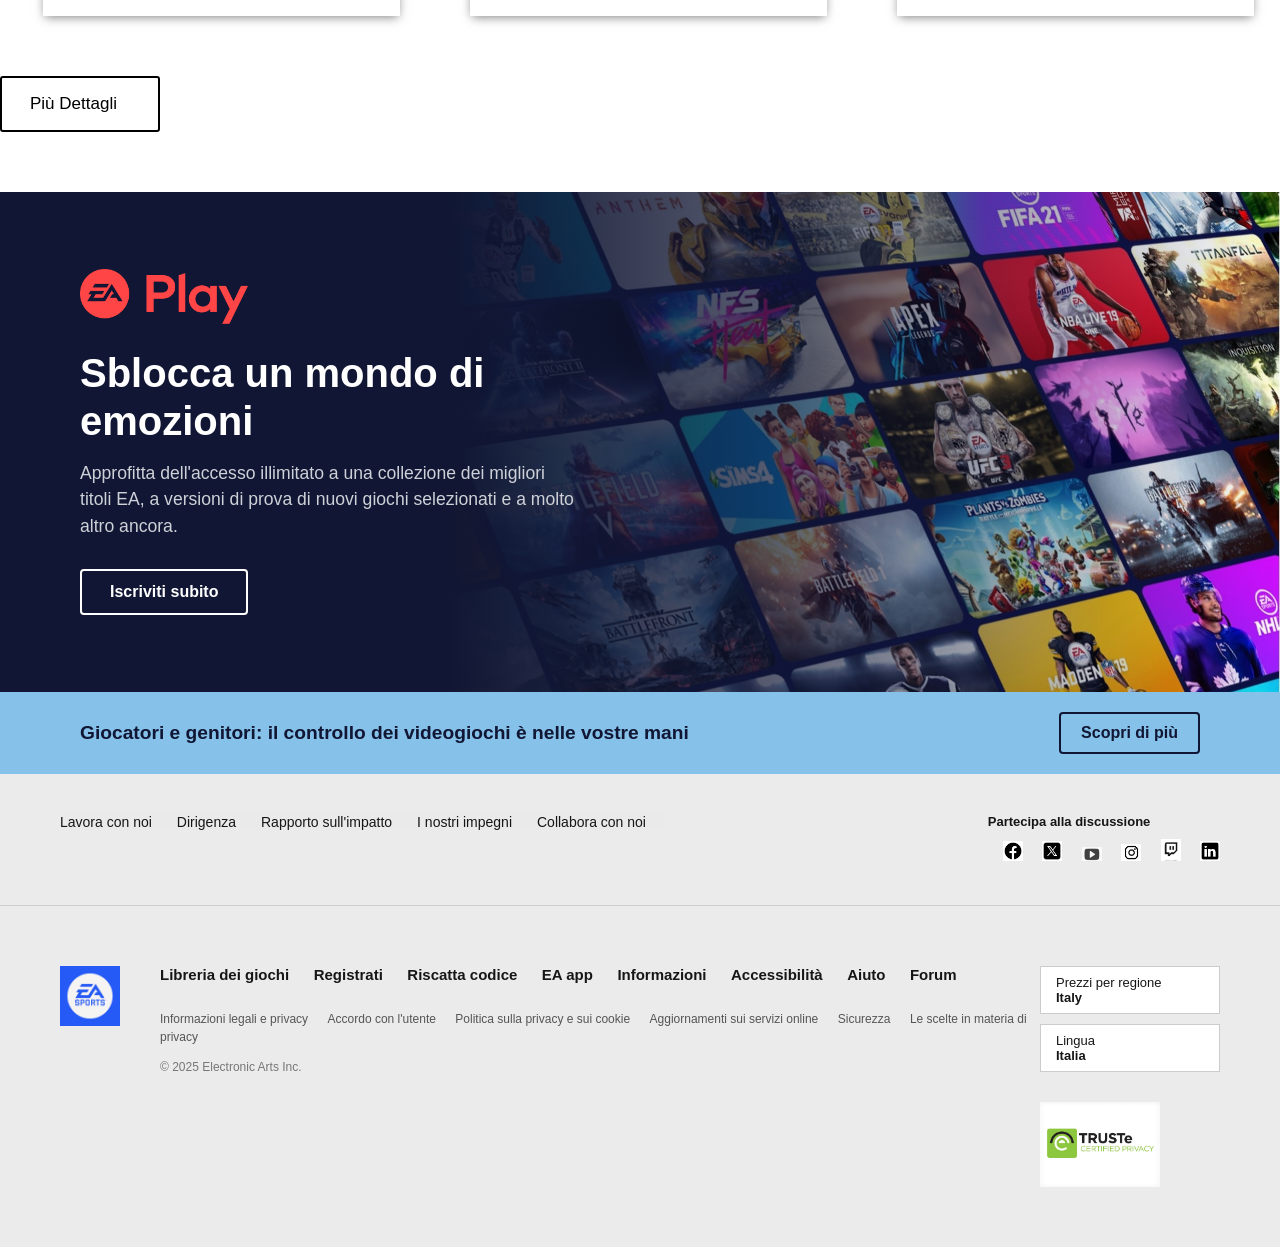
==== commit 3068462b: "fix index.html" ====
--- a/index.html
+++ b/index.html
@@ -35,7 +35,6 @@
         <span class="hamburger"></span>
         <span class="hamburger"></span>
       </div>
-
       <img
         src="./images/ea-wordmark-network-nav-coral.svg"
         alt="EA LOGO"
@@ -43,54 +42,104 @@
       />
       <ul class="ulContainer">
         <li class="navItem">
-          <a href="*">GIOCHI</a>
-          <img
+          <a href="*">GIOCHI</a
+          ><svg
             class="chevronContainer"
-            src="./images/down-arrow.png"
-            alt=""
-            width="19px"
-            height="19px"
-          />
+            xmlns="web-evening4-team1-progetto-1\images\chevron-bottom-svgrepo-com.svg"
+            width="3em"
+            height="1.5em"
+            viewBox="12 -4 20 20"
+            fill="none"
+          >
+            <rect width="24" height="24" fill="white" />
+            <path
+              class="chevron"
+              d="M17 9.5L12 14.5L7 9.5"
+              stroke="#000000"
+              stroke-linecap="round"
+              stroke-linejoin="round"
+            />
+          </svg>
         </li>
         <li class="navItem">
-          <a href="*">ESPERIENZE</a>
-          <img
+          <a href="*">ESPERIENZE</a
+          ><svg
             class="chevronContainer"
-            src="./images/down-arrow.png"
-            alt=""
-            width="19px"
-            height="19px"
-          />
+            xmlns="web-evening4-team1-progetto-1\images\chevron-bottom-svgrepo-com.svg"
+            width="3em"
+            height="1.5em"
+            viewBox="12 -4 20 20"
+            fill="none"
+          >
+            <rect width="24" height="24" fill="white" />
+            <path
+              class="chevron"
+              d="M17 9.5L12 14.5L7 9.5"
+              stroke="#000000"
+              stroke-linecap="round"
+              stroke-linejoin="round"
+            />
+          </svg>
         </li>
         <li class="navItem">
-          <a href="*">INFORMAZIONI</a>
-          <img
+          <a href="*">INFORMAZIONI</a
+          ><svg
             class="chevronContainer"
-            src="./images/down-arrow.png"
-            alt=""
-            width="19px"
-            height="19px"
-          />
+            xmlns="web-evening4-team1-progetto-1\images\chevron-bottom-svgrepo-com.svg"
+            width="3em"
+            height="1.5em"
+            viewBox="12 -4 20 20"
+            fill="none"
+          >
+            <rect width="24" height="24" fill="white" />
+            <path
+              class="chevron"
+              d="M17 9.5L12 14.5L7 9.5"
+              stroke="#000000"
+              stroke-linecap="round"
+              stroke-linejoin="round"
+            />
+          </svg>
         </li>
         <li class="navItem">
-          <a href="*">IMPEGNI</a>
-          <img
+          <a href="*">IMPEGNI</a
+          ><svg
             class="chevronContainer"
-            src="./images/down-arrow.png"
-            alt=""
-            width="19px"
-            height="19px"
-          />
+            xmlns="web-evening4-team1-progetto-1\images\chevron-bottom-svgrepo-com.svg"
+            width="3em"
+            height="1.5em"
+            viewBox="12 -4 20 20"
+            fill="none"
+          >
+            <rect width="24" height="24" fill="white" />
+            <path
+              class="chevron"
+              d="M17 9.5L12 14.5L7 9.5"
+              stroke="#000000"
+              stroke-linecap="round"
+              stroke-linejoin="round"
+            />
+          </svg>
         </li>
         <li class="navItem">
-          <a href="*">RISORSE</a>
-          <img
+          <a href="*">RISORSE</a
+          ><svg
             class="chevronContainer"
-            src="./images/down-arrow.png"
-            alt=""
-            width="19px"
-            height="19px"
-          />
+            xmlns="web-evening4-team1-progetto-1\images\chevron-bottom-svgrepo-com.svg"
+            width="3em"
+            height="1.5em"
+            viewBox="12 -4 20 20"
+            fill="none"
+          >
+            <rect width="24" height="24" fill="white" />
+            <path
+              class="chevron"
+              d="M17 9.5L12 14.5L7 9.5"
+              stroke="#000000"
+              stroke-linecap="round"
+              stroke-linejoin="round"
+            />
+          </svg>
         </li>
       </ul>
     </nav>
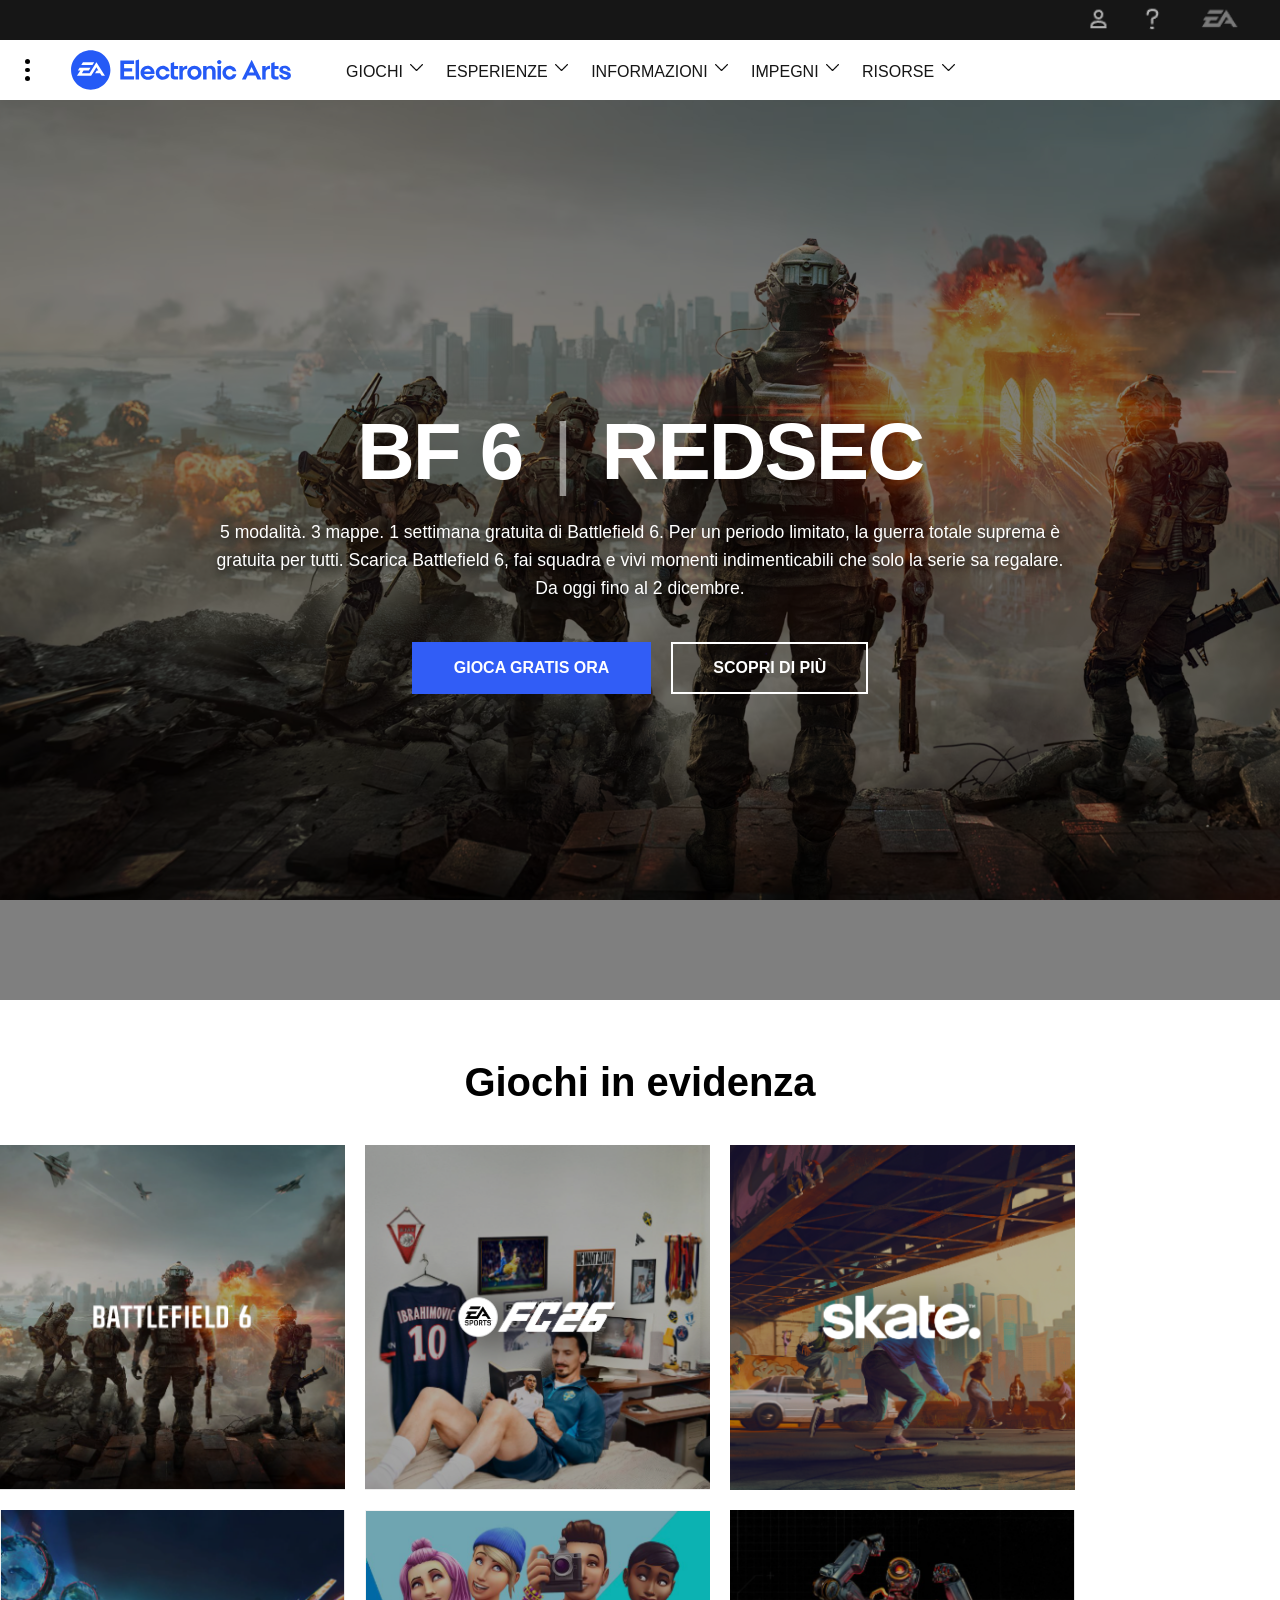
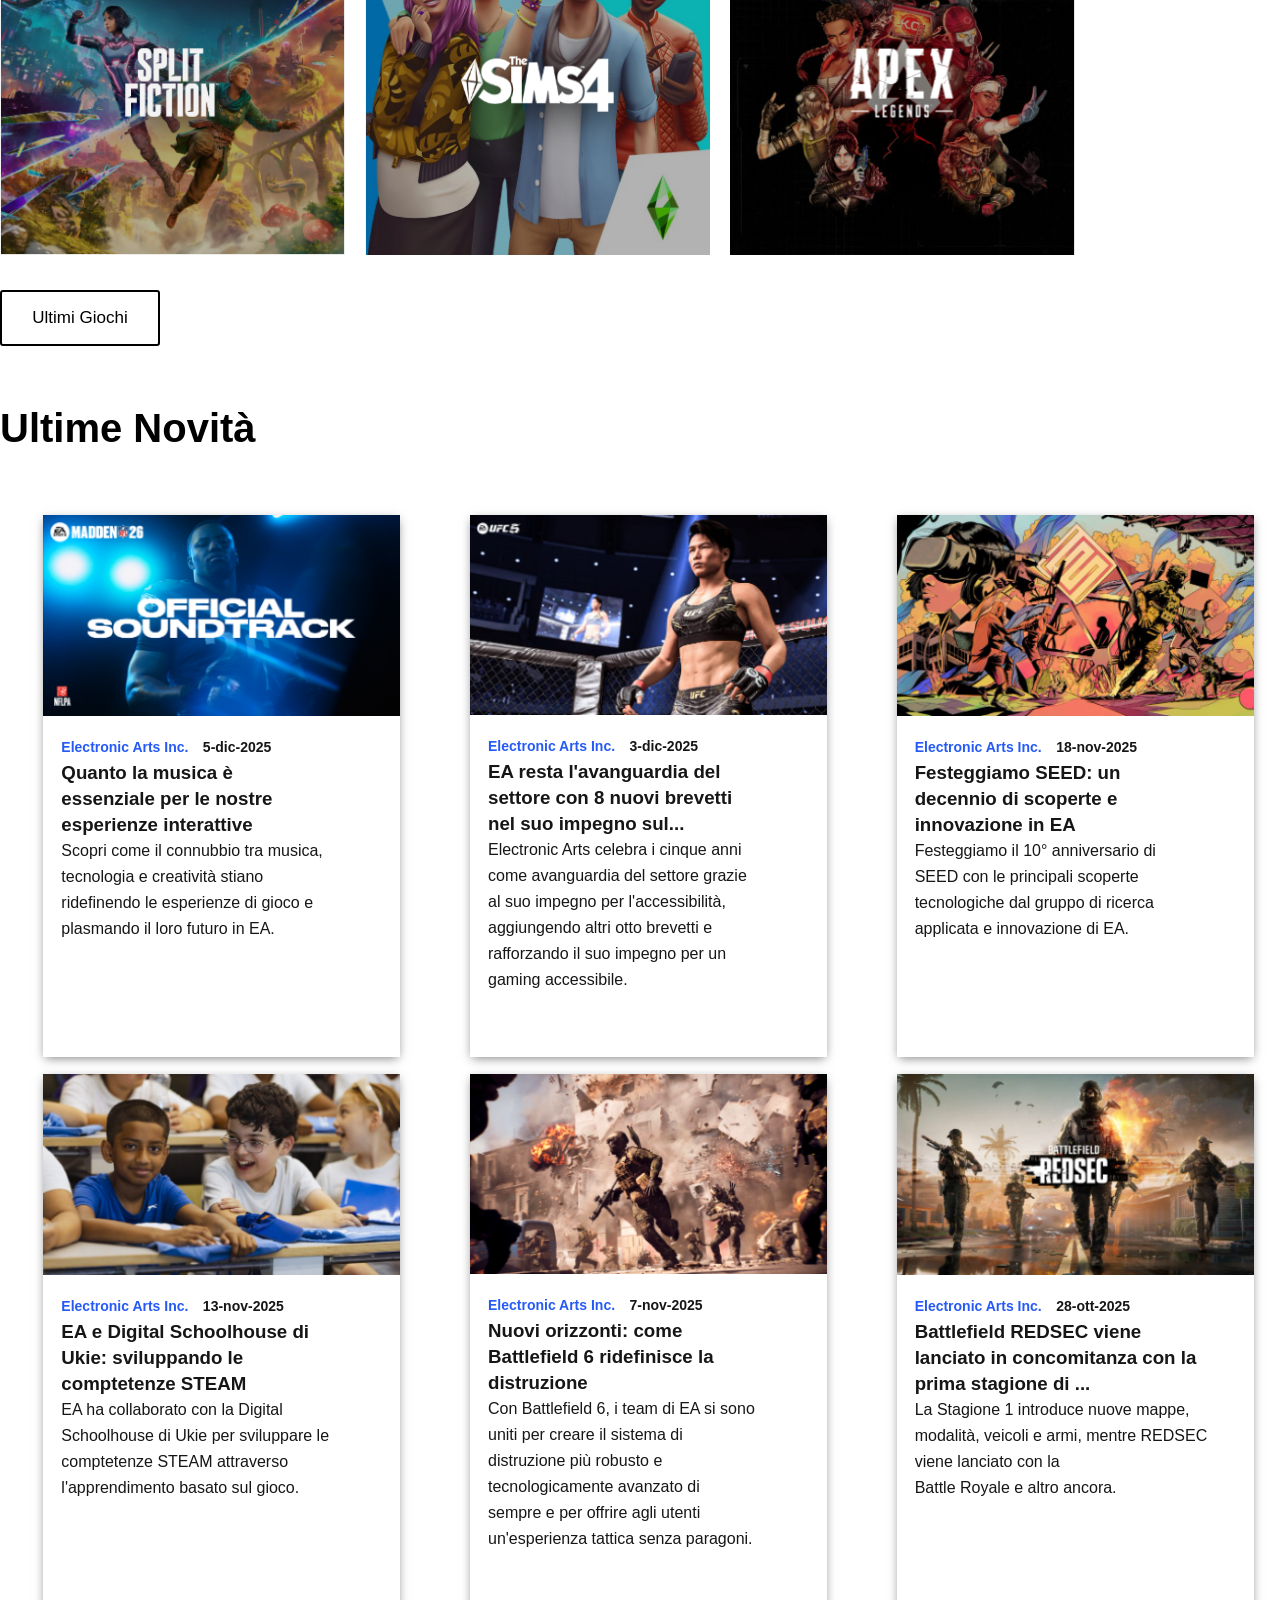
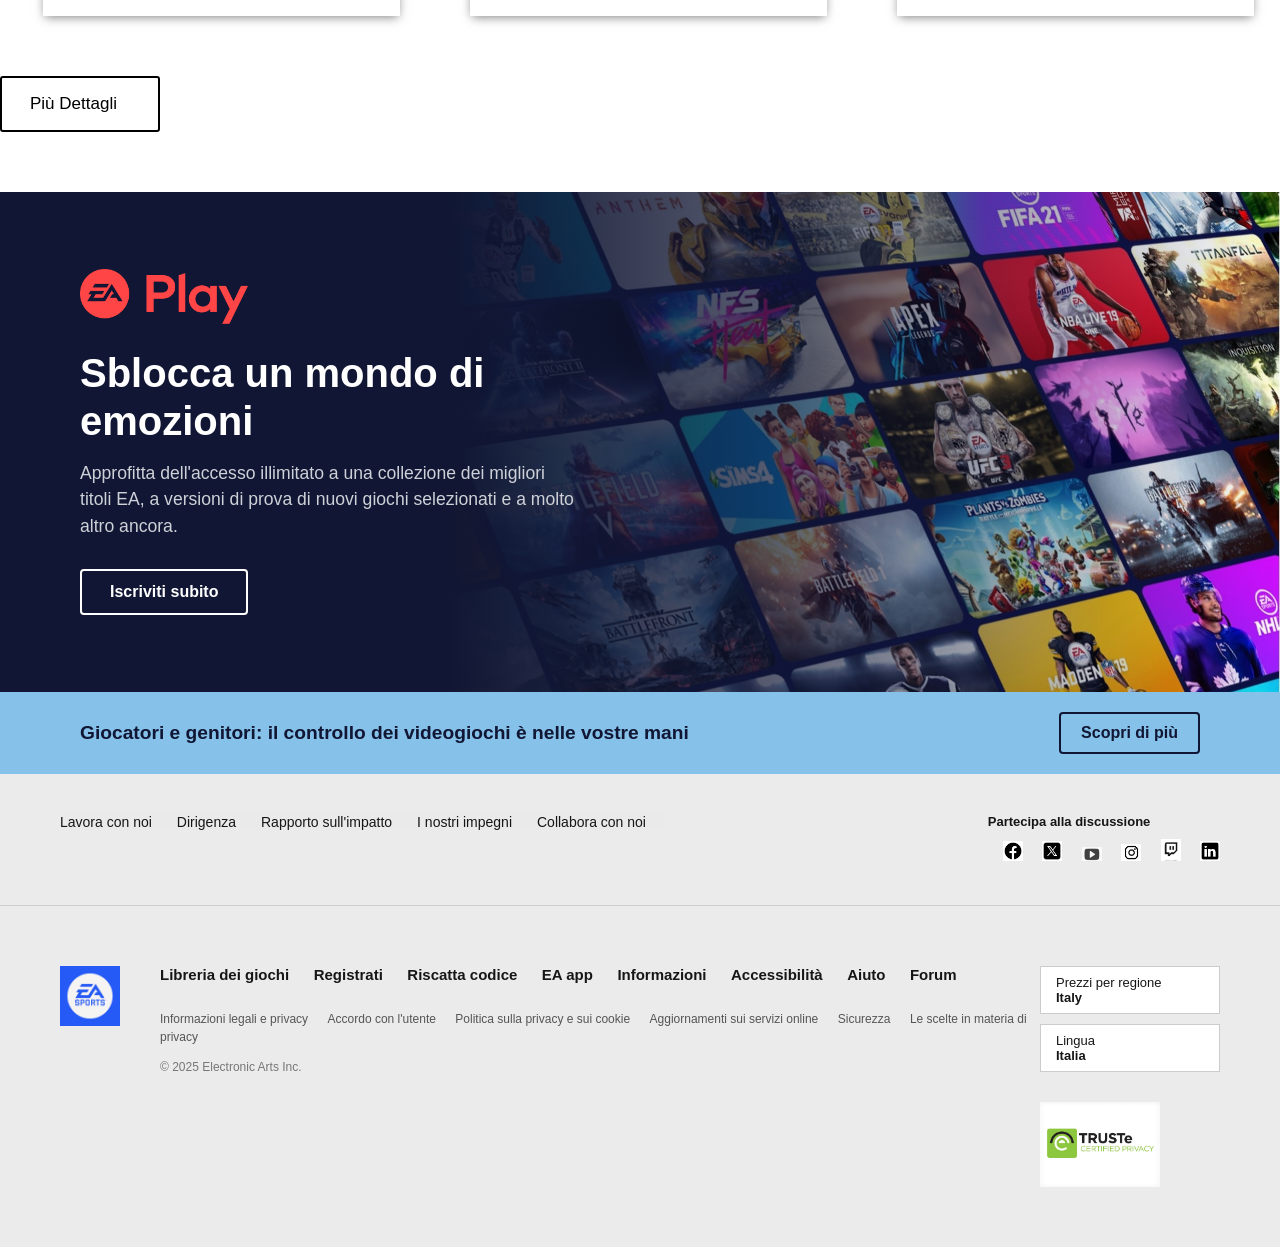
==== commit 2fb503cb: "Merge branch 'pre_main' into feature/sidebar" ====
--- a/index.html
+++ b/index.html
@@ -42,104 +42,54 @@
       />
       <ul class="ulContainer">
         <li class="navItem">
-          <a href="*">GIOCHI</a
-          ><svg
-            class="chevronContainer"
-            xmlns="web-evening4-team1-progetto-1\images\chevron-bottom-svgrepo-com.svg"
-            width="3em"
-            height="1.5em"
-            viewBox="12 -4 20 20"
-            fill="none"
-          >
-            <rect width="24" height="24" fill="white" />
-            <path
-              class="chevron"
-              d="M17 9.5L12 14.5L7 9.5"
-              stroke="#000000"
-              stroke-linecap="round"
-              stroke-linejoin="round"
-            />
-          </svg>
-        </li>
-        <li class="navItem">
-          <a href="*">ESPERIENZE</a
-          ><svg
-            class="chevronContainer"
-            xmlns="web-evening4-team1-progetto-1\images\chevron-bottom-svgrepo-com.svg"
-            width="3em"
-            height="1.5em"
-            viewBox="12 -4 20 20"
-            fill="none"
-          >
-            <rect width="24" height="24" fill="white" />
-            <path
-              class="chevron"
-              d="M17 9.5L12 14.5L7 9.5"
-              stroke="#000000"
-              stroke-linecap="round"
-              stroke-linejoin="round"
-            />
-          </svg>
-        </li>
-        <li class="navItem">
-          <a href="*">INFORMAZIONI</a
-          ><svg
-            class="chevronContainer"
-            xmlns="web-evening4-team1-progetto-1\images\chevron-bottom-svgrepo-com.svg"
-            width="3em"
-            height="1.5em"
-            viewBox="12 -4 20 20"
-            fill="none"
-          >
-            <rect width="24" height="24" fill="white" />
-            <path
-              class="chevron"
-              d="M17 9.5L12 14.5L7 9.5"
-              stroke="#000000"
-              stroke-linecap="round"
-              stroke-linejoin="round"
-            />
-          </svg>
-        </li>
-        <li class="navItem">
-          <a href="*">IMPEGNI</a
-          ><svg
-            class="chevronContainer"
-            xmlns="web-evening4-team1-progetto-1\images\chevron-bottom-svgrepo-com.svg"
-            width="3em"
-            height="1.5em"
-            viewBox="12 -4 20 20"
-            fill="none"
-          >
-            <rect width="24" height="24" fill="white" />
-            <path
-              class="chevron"
-              d="M17 9.5L12 14.5L7 9.5"
-              stroke="#000000"
-              stroke-linecap="round"
-              stroke-linejoin="round"
-            />
-          </svg>
-        </li>
-        <li class="navItem">
-          <a href="*">RISORSE</a
-          ><svg
-            class="chevronContainer"
-            xmlns="web-evening4-team1-progetto-1\images\chevron-bottom-svgrepo-com.svg"
-            width="3em"
-            height="1.5em"
-            viewBox="12 -4 20 20"
-            fill="none"
-          >
-            <rect width="24" height="24" fill="white" />
-            <path
-              class="chevron"
-              d="M17 9.5L12 14.5L7 9.5"
-              stroke="#000000"
-              stroke-linecap="round"
-              stroke-linejoin="round"
-            />
-          </svg>
+          <a href="*">GIOCHI</a>
+          <img
+            class="chevronContainer"
+            src="./images/down-arrow.png"
+            alt=""
+            width="19px"
+            height="19px"
+          />
+        </li>
+        <li class="navItem">
+          <a href="*">ESPERIENZE</a>
+          <img
+            class="chevronContainer"
+            src="./images/down-arrow.png"
+            alt=""
+            width="19px"
+            height="19px"
+          />
+        </li>
+        <li class="navItem">
+          <a href="*">INFORMAZIONI</a>
+          <img
+            class="chevronContainer"
+            src="./images/down-arrow.png"
+            alt=""
+            width="19px"
+            height="19px"
+          />
+        </li>
+        <li class="navItem">
+          <a href="*">IMPEGNI</a>
+          <img
+            class="chevronContainer"
+            src="./images/down-arrow.png"
+            alt=""
+            width="19px"
+            height="19px"
+          />
+        </li>
+        <li class="navItem">
+          <a href="*">RISORSE</a>
+          <img
+            class="chevronContainer"
+            src="./images/down-arrow.png"
+            alt=""
+            width="19px"
+            height="19px"
+          />
         </li>
       </ul>
     </nav>
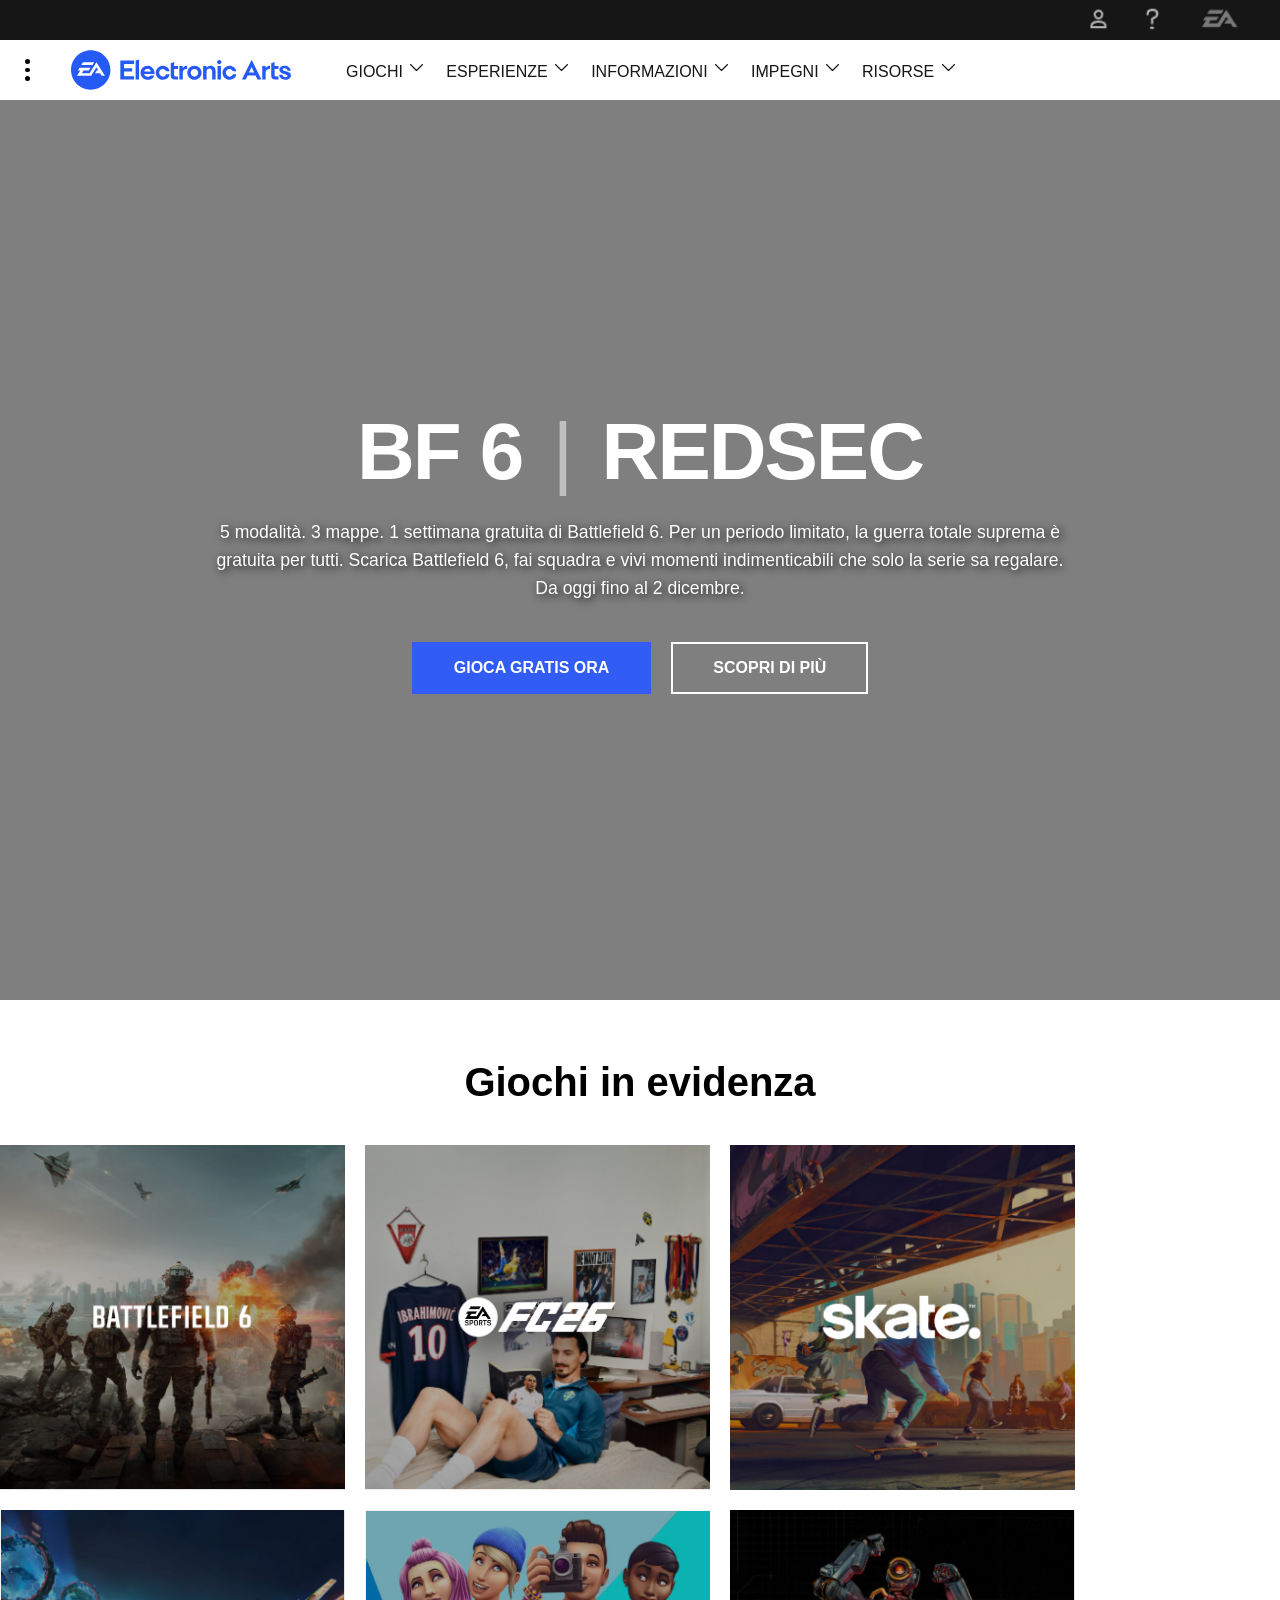
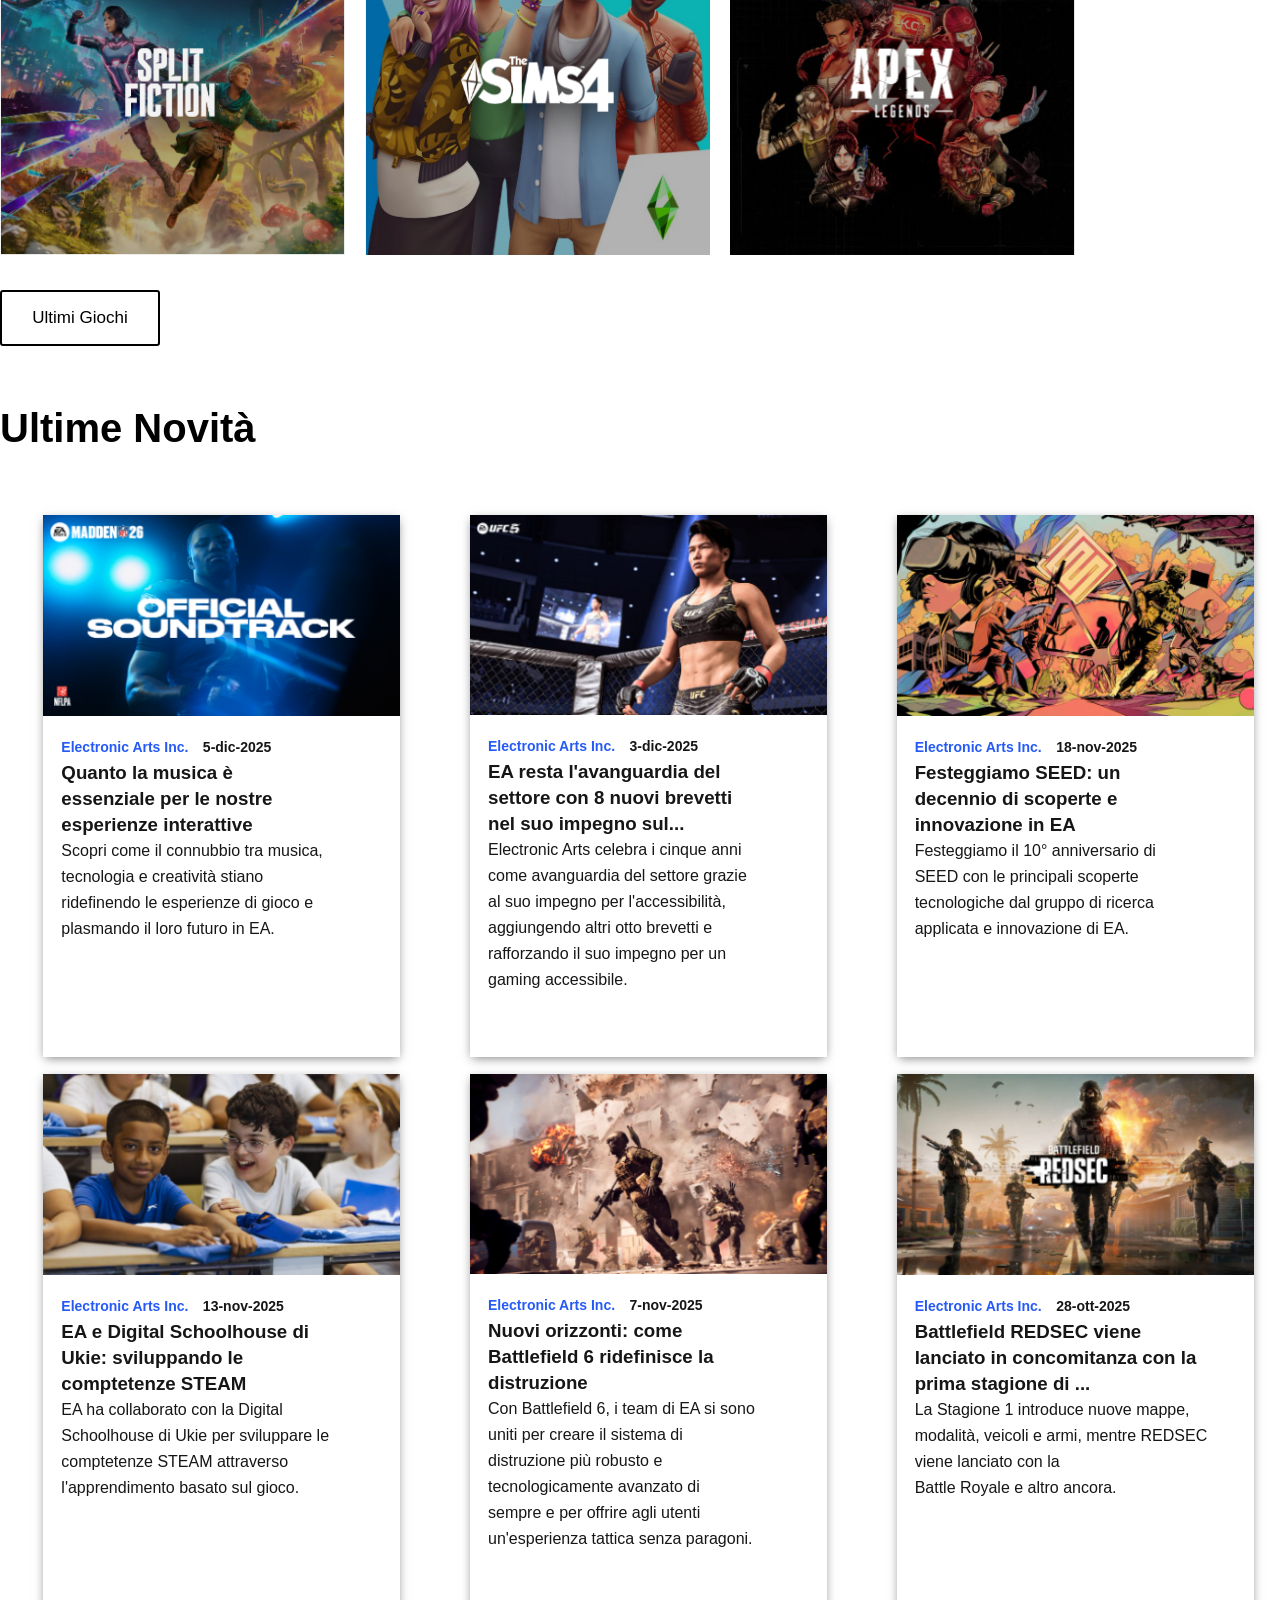
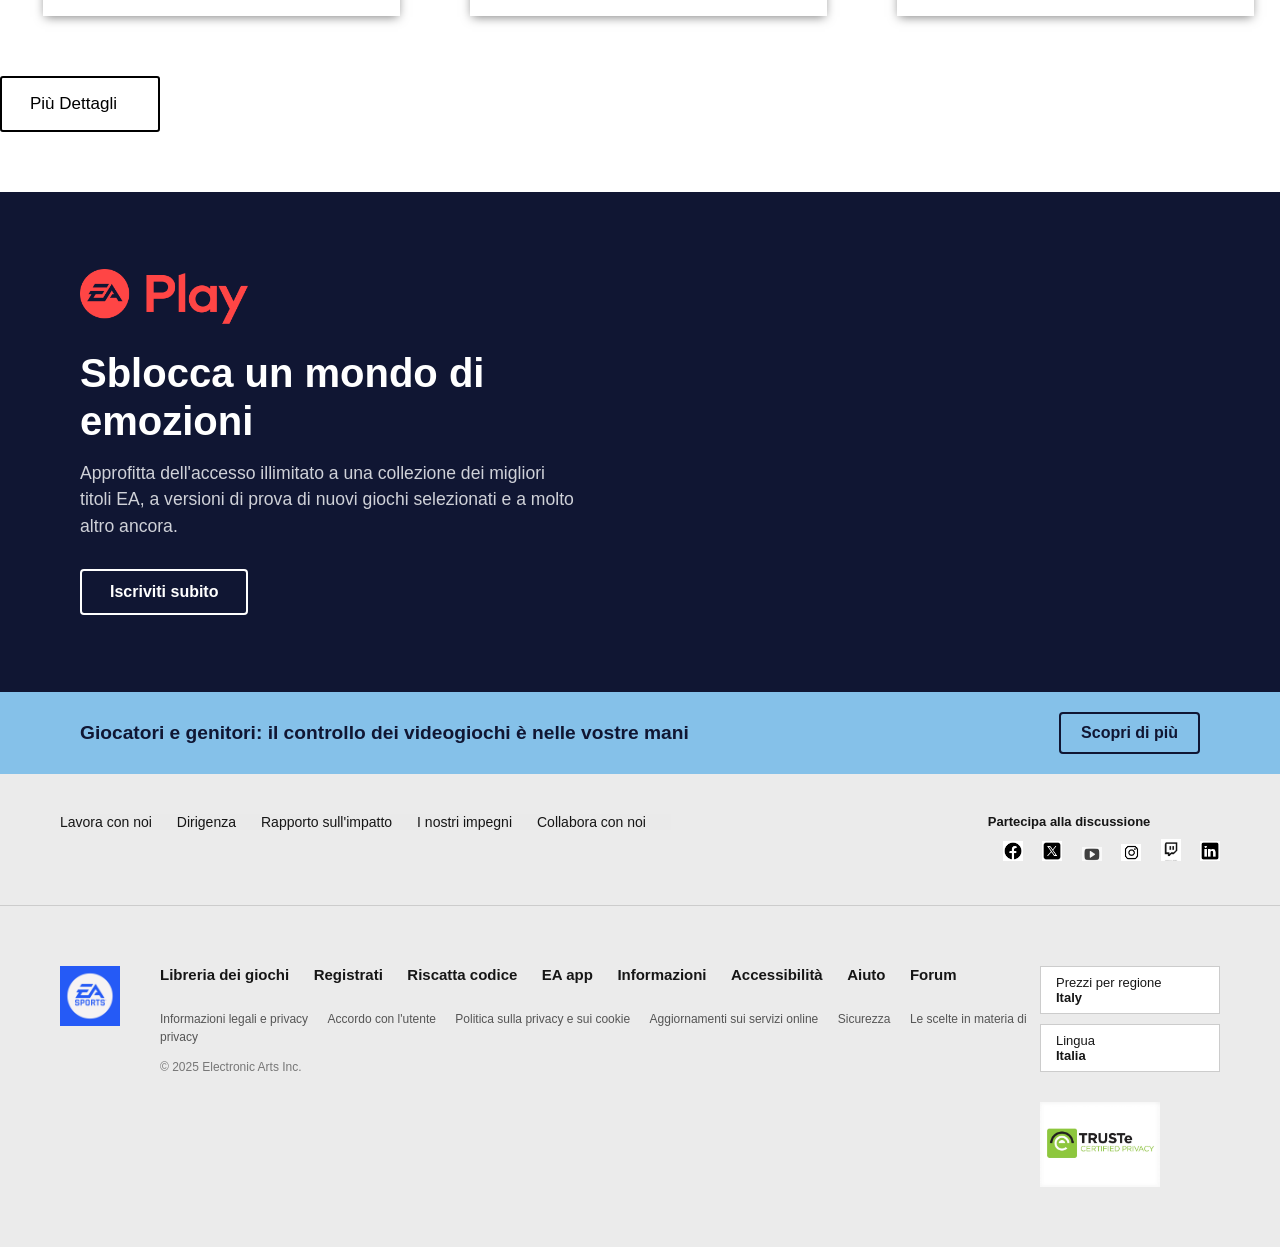
==== commit 9a86cc90: "ultime modifiche sidebar" ====
--- a/index.html
+++ b/index.html
@@ -10,6 +10,7 @@
     <link rel="stylesheet" href="./css/navbar.css" />
     <link rel="stylesheet" href="./css/giochi-in-evidenza.css" />
     <link rel="stylesheet" href="./css/ultime-novità.css" />
+    <link rel="stylesheet" href="./css/sideBar.css" />
     <title>EA Sports</title>
   </head>
   <body>
@@ -94,6 +95,66 @@
       </ul>
     </nav>
     <!-- fine navbar -->
+    <!-- INIZIO SIDEBAR -->
+    <div class="sideBarContainer">
+      <div class="firstLineItems">
+        <p class="pSideBar">Tutti i giochi</p>
+        <button class="closeBtn">
+          <svg
+            viewBox="0 0 24 24"
+            xmlns="http://www.w3.org/2000/svg"
+            width="20px"
+            height="20px"
+          >
+            <g id="SVGRepo_bgCarrier" stroke-width="0"></g>
+            <g
+              id="SVGRepo_tracerCarrier"
+              stroke-linecap="round"
+              stroke-linejoin="round"
+            ></g>
+            <g id="SVGRepo_iconCarrier">
+              <path
+                fill="black"
+                fill-rule="evenodd"
+                clip-rule="evenodd"
+                d="M5.29289 5.29289C5.68342 4.90237 6.31658 4.90237 6.70711 5.29289L12 10.5858L17.2929 5.29289C17.6834 4.90237 18.3166 4.90237 18.7071 5.29289C19.0976 5.68342 19.0976 6.31658 18.7071 6.70711L13.4142 12L18.7071 17.2929C19.0976 17.6834 19.0976 18.3166 18.7071 18.7071C18.3166 19.0976 17.6834 19.0976 17.2929 18.7071L12 13.4142L6.70711 18.7071C6.31658 19.0976 5.68342 19.0976 5.29289 18.7071C4.90237 18.3166 4.90237 17.6834 5.29289 17.2929L10.5858 12L5.29289 6.70711C4.90237 6.31658 4.90237 5.68342 5.29289 5.29289Z"
+                fill="#0F1729"
+              ></path>
+            </g>
+          </svg>
+        </button>
+      </div>
+      <div class="firstImage">
+        <div class="eaLogoContainer">
+          <img src="./images/EALOGONAKED.svg" />
+        </div>
+      </div>
+      <div class="picsContainer">
+        <div class="fifaLogoContainer">
+          <img src="./images/FIFALOGONAKED.svg" alt="fifaIcon" />
+        </div>
+        <div class="f1LogoContainer">
+          <img src="./images/F1LOGONAKED.png" alt="f1Icon" />
+        </div>
+        <div class="maddenLogoContainer">
+          <img src="./images/MADDENLOGONAKED.svg" alt="maddenIcon" />
+        </div>
+        <div class="apexLogoContainer">
+          <img src="./images/APEXLOGONAKED.svg" alt="apexIcon" />
+        </div>
+        <div class="bfLogoContainer">
+          <img src="./images/BFLOGONAKED.svg" alt="bfIcon" />
+        </div>
+        <div class="theSimsLogoContainer">
+          <img src="./images/THESIMSLOGONAKED.png" alt="thesimsIcon" />
+        </div>
+      </div>
+    </div>
+    <!-- OVERLAY SCURO OPENSIDEBAR -->
+    <div class="overlaySidebar"></div>
+    <!-- SCRIPT SIDEBAR -->
+    <script src="js/sideBar.js"></script>
+    <!-- FINE SIDEBAR -->
 
     <!-- inizio hero section-->
     <header class="hero">
--- a/css/style.css
+++ b/css/style.css
@@ -0,0 +1,3 @@
+:root {
+  --ea-theme-color: #255af6;
+}
--- a/css/footer.css
+++ b/css/footer.css
@@ -24,13 +24,11 @@
   border-bottom: 1px solid #ccc;
   padding: 20px 0;
 }
-
 .footer-links-primary {
   display: flex;
   flex-wrap: wrap;
   background-color: #eaeaea;
 }
-
 .footer-links-primary a {
   text-decoration: none;
   color: var(--text-color);
@@ -105,28 +103,53 @@
   margin-top: 20px;
 }
 
-@media (max-width: 1024px) {
-  .footer-container {
-    flex-direction: column;
-  }
-  .footer-links-primary {
-    margin-bottom: 30px;
-  }
+.flag {
+    width: 20px;
+    height: 14px;
+    background-size: cover;
+    background-position: center;
+    border: 1px solid #ddd;
+    flex-shrink: 0;
 }
 
+.flag-united-states { background-image: url("images/bandiere/stati-uniti.svg"); }
+.flag-united-kingdom { background-image: url("images/bandiere/inghilterra.png"); }
+.flag-australia { background-image: url("images/bandiere/australia.png"); }
+.flag-france { background-image: url("images/bandiere/francia.png"); }
+.flag-deutschland { background-image: url("images/bandiere/germania.png"); }
+.flag-italia { background-image: url("images/bandiere/italia.png"); }
+.flag-japan { background-image: url("images/bandiere/giappone.png"); }
+.flag-polska { background-image: url("images/bandiere/polonia.svg"); }
+.flag-brasil { background-image: url("images/bandiere/brasile.svg"); }
+.flag-russia { background-image: url("images/bandiere/russia.webp"); }
+.flag-espana { background-image: url("images/bandiere/spagna.svg"); }
+.flag-czech-republic { background-image: url("images/bandiere/republica-cecha.png"); }
+.flag-canada { background-image: url("images/bandiere/canada.svg"); }
+.flag-danmark { background-image: url("images/bandiere/danimarca.png"); }
+.flag-suomi { background-image: url("images/bandiere/filandia.svg"); }
+.flag-mexico { background-image: url("images/bandiere/messico.webp"); }
+.flag-nederland { background-image: url("images/bandiere/olanda.webp"); }
+.flag-norge { background-image: url("images/bandiere/NORVEGIA.jpg"); }
+.flag-sverige { background-image: url("images/bandiere/svezia.svg"); }
+.flag-south-korea { background-image: url("images/bandiere/South_Korea.svg.webp"); }
+.flag-turkiye { background-image: url("images/bandiere/turchia.svg"); }
+
 @media (max-width: 768px) {
-  .footer-links-primary {
-    line-height: 25px;
-  }
-  .footer-bottom {
-    grid-template-columns: 1fr;
-  }
-  .footer-top {
-    flex-direction: column;
-    align-items: flex-start;
-  }
-  .social-section {
-    align-items: flex-start;
-    margin-top: 20px;
-  }
-}
+    .footer-container { 
+        flex-direction: column; 
+        align-items: center; 
+        text-align: center; 
+    }
+    .footer-selectors { 
+        flex-direction: column; 
+        width: 100%; 
+        align-items: center; 
+        margin-top: 20px; 
+    }
+    .countries-dropdown { 
+        width: 90vw; 
+        left: 50%; 
+        transform: translateX(-50%); 
+        grid-template-columns: repeat(2, 1fr); 
+    }
+}
--- a/css/heroSection.css
+++ b/css/heroSection.css
@@ -4,15 +4,15 @@
   box-sizing: border-box;
 }
 body {
-  font-family: "Roboto", sans-serif;
+  font-family: 'Roboto', sans-serif;
   color: white;
-  background-color: #000;
+  background-color: #000; 
 }
 .hero {
   position: relative;
-  height: 100vh;
+  height: 100vh; 
   width: 100%;
-  background: url("../images/7262f0bce0e977a4eda78df1a00af04578583c15d8fb1e10.jpg");
+  background: url('images/7262f0bce0e977a4eda78df1a00af04578583c15d8fb1e10.jpg'); 
   background-repeat: no-repeat;
   background-size: cover;
   background-position: center;
@@ -21,6 +21,7 @@
   align-items: center;
   justify-content: center;
   text-align: center;
+  overflow: hidden;
 }
 .hero-overlay {
   position: absolute;
@@ -28,7 +29,7 @@
   left: 0;
   width: 100%;
   height: 100%;
-  background: rgba(0, 0, 0, 0.5);
+  background: rgba(0, 0, 0, 0.5); 
   z-index: 1;
 }
 .hero-content {
@@ -38,8 +39,8 @@
   padding: 20px;
 }
 .main-title {
-  font-family: "Oswald", sans-serif;
-  font-size: clamp(2.5rem, 8vw, 5rem);
+  font-family: 'Oswald', sans-serif;
+  font-size: clamp(2.5rem, 8vw, 5rem); 
   font-weight: 700;
   letter-spacing: -2px;
   margin-bottom: 20px;
@@ -55,18 +56,18 @@
   line-height: 1.6;
   margin-bottom: 40px;
   font-weight: 400;
-  text-shadow: 2px 2px 8px rgba(0, 0, 0, 0.9);
+  text-shadow: 2px 2px 8px rgba(0,0,0,0.9);
 }
 
 .cta-group {
   display: flex;
   gap: 20px;
   justify-content: center;
-  flex-wrap: wrap;
+  flex-wrap: wrap; 
 }
 .btn {
   padding: 15px 40px;
-  font-family: "Oswald", sans-serif;
+  font-family: 'Oswald', sans-serif;
   font-size: 1rem;
   text-decoration: none;
   font-weight: bold;
@@ -74,7 +75,7 @@
   transition: all 0.3s ease;
 }
 .btn-primary {
-  background-color: #315df6;
+  background-color: #315df6; 
   color: white;
   border: 2px solid #315df6;
 }
@@ -92,5 +93,5 @@
     flex-direction: column;
     gap: 15px;
     text-align: center;
-  }
-}
+    }
+}
--- a/css/moduliCta.css
+++ b/css/moduliCta.css
@@ -1,119 +1,118 @@
 * {
-  margin: 0;
-  padding: 0;
-  box-sizing: border-box;
+    margin: 0;
+    padding: 0;
+    box-sizing: border-box;
 }
 body {
-  font-family: "Segoe UI", Arial, sans-serif;
-  background-color: #0b0e22;
+    font-family: 'Segoe UI', Arial, sans-serif;
+    background-color: #0b0e22;
 }
 .ea-play {
-  position: relative;
-  min-height: 500px;
-  background-color: #101633;
-  background-image: url("../images/FCePTzjyCLSCKwbj8393MT.jpg");
-  background-size: cover;
-  background-position: center right;
-  display: flex;
-  align-items: center;
+    position: relative;
+    min-height: 500px;
+    background-color: #101633;
+    background-image: url('images/FCePTzjyCLSCKwbj8393MT.jpg');
+    background-size: cover;
+    background-position: center right;
+    display: flex;
+    align-items: center;
+    overflow: hidden;
 }
 .ea-play::before {
-  content: "";
-  position: absolute;
-  top: 0;
-  left: 0;
-  width: 100%;
-  height: 100%;
-  background: linear-gradient(
-    to right,
-    rgba(16, 22, 51, 1) 0%,
-    rgba(16, 22, 51, 1) 35%,
-    rgba(16, 22, 51, 0.7) 60%,
-    transparent 100%
-  );
-  z-index: 1;
+    content: "";
+    position: absolute;
+    top: 0;
+    left: 0;
+    width: 100%;
+    height: 100%;
+    background: linear-gradient(to right, 
+        rgba(16, 22, 51, 1) 0%, 
+        rgba(16, 22, 51, 1) 35%, 
+        rgba(16, 22, 51, 0.7) 60%, 
+        transparent 100%);
+    z-index: 1;
 }
 .ea-container {
-  width: 100%;
-  max-width: 1200px;
-  margin: 0 auto;
-  padding: 0 40px;
-  position: relative;
-  z-index: 2;
+    width: 100%;
+    max-width: 1200px;
+    margin: 0 auto;
+    padding: 0 40px;
+    position: relative;
+    z-index: 2;
 }
 .ea-content {
-  max-width: 500px;
-  color: white;
+    max-width: 500px;
+    color: white;
 }
 .ea-logo {
-  margin-bottom: 25px;
+    margin-bottom: 25px;
 }
 .ea-logo img {
-  height: 55px;
-  width: auto;
-  display: block;
-  object-fit: contain;
+    height: 55px; 
+    width: auto;
+    display: block;
+    object-fit: contain;
 }
 .ea-title {
-  font-size: 2.5rem;
-  font-weight: bold;
-  margin-bottom: 15px;
-  line-height: 1.2;
+    font-size: 2.5rem;
+    font-weight: bold;
+    margin-bottom: 15px;
+    line-height: 1.2;
 }
 .ea-description {
-  font-size: 1.1rem;
-  line-height: 1.5;
-  margin-bottom: 30px;
-  color: #cfd1d8;
+    font-size: 1.1rem;
+    line-height: 1.5;
+    margin-bottom: 30px;
+    color: #cfd1d8;
 }
 .ea-btn-outline {
-  display: inline-block;
-  padding: 12px 28px;
-  border: 2px solid white;
-  color: white;
-  text-decoration: none;
-  font-weight: bold;
-  border-radius: 4px;
-  transition: 0.3s ease;
+    display: inline-block;
+    padding: 12px 28px;
+    border: 2px solid white;
+    color: white;
+    text-decoration: none;
+    font-weight: bold;
+    border-radius: 4px;
+    transition: 0.3s ease;
 }
 .ea-btn-outline:hover {
-  background-color: white;
-  color: #101633;
+    background-color: white;
+    color: #101633;
 }
 .info-bar {
-  background-color: #85c1e9;
-  padding: 20px 0;
+    background-color: #85c1e9;
+    padding: 20px 0;
 }
 .info-container {
-  max-width: 1200px;
-  margin: 0 auto;
-  padding: 0 40px;
-  display: flex;
-  justify-content: space-between;
-  align-items: center;
+    max-width: 1200px;
+    margin: 0 auto;
+    padding: 0 40px;
+    display: flex;
+    justify-content: space-between;
+    align-items: center;
 }
 .info-bar p {
-  color: #101633;
-  font-weight: bold;
-  font-size: 1.2rem;
+    color: #101633;
+    font-weight: bold;
+    font-size: 1.2rem;
 }
 .info-button {
-  padding: 10px 20px;
-  border: 2px solid #101633;
-  text-decoration: none;
-  color: #101633;
-  font-weight: bold;
-  border-radius: 4px;
-  transition: 0.3s;
+    padding: 10px 20px;
+    border: 2px solid #101633;
+    text-decoration: none;
+    color: #101633;
+    font-weight: bold;
+    border-radius: 4px;
+    transition: 0.3s;
 }
 .info-button:hover {
-  background-color: #101633;
-  color: #85c1e9;
+    background-color: #101633;
+    color: #85c1e9;
 }
 @media (max-width: 768px) {
-  .info-container {
-    flex-direction: column;
-    gap: 15px;
-    text-align: center;
-  }
-}
+    .info-container {
+        flex-direction: column;
+        gap: 15px;
+        text-align: center;
+    }
+}
--- a/css/navbar.css
+++ b/css/navbar.css
@@ -22,8 +22,13 @@
   min-width: 270px;
   height: 40px;
   display: flex;
+  justify-content: flex-end;
+  z-index: 3000;
+}
 
-  justify-content: flex-end;
+.showBanner {
+  position: sticky;
+  top: 0;
 }
 
 .profileIcon {
@@ -64,6 +69,17 @@
   background-color: #ffffff;
   top: 0;
   z-index: 1000;
+}
+
+.navSidebarOpen {
+  background-color: #ffffff;
+  display: flex;
+  width: 100%;
+  position: fixed;
+  height: 60px;
+  top: 0;
+  z-index: 1000;
+  margin-top: 40px;
 }
 
 .hamburgerMenu {
@@ -134,10 +150,6 @@
   transform: rotate(180deg);
 }
 
-/* .chevronContainer:hover .chevron {
-  color: var(--ea-theme-color);
-} */
-
 .chevronContainer {
   margin-top: 8px;
 }
--- a/css/sideBar.css
+++ b/css/sideBar.css
@@ -0,0 +1,227 @@
+body {
+  margin: 0;
+  padding: 0;
+}
+
+.sideBarContainer {
+  width: 420px;
+  height: 100vh;
+  background-color: white;
+  display: flex;
+  flex-direction: column;
+  padding-left: 30px;
+  padding-right: 45px;
+  padding-bottom: 55px;
+  transform: translateX(-100%);
+  transition: transform 0.3s ease;
+  position: fixed;
+  top: 40px;
+  left: 0;
+  z-index: 1002;
+  overflow-y: scroll;
+}
+
+.sideBarContainer::-webkit-scrollbar {
+  display: none;
+}
+
+.overlaySidebar {
+  position: fixed;
+  top: 0;
+  left: 0;
+  width: 100%;
+  height: 100%;
+  background: rgba(0.45, 0.25, 0.015, 1);
+  opacity: 0;
+  pointer-events: none;
+  transition: opacity 0.3s ease;
+  z-index: 1000;
+  margin-top: 40px;
+}
+
+.overlaySidebar.active {
+  opacity: 0.7;
+  pointer-events: auto;
+}
+
+.bodyNoScroll {
+  overflow: hidden;
+}
+
+.sideBarContainer.openSidebar {
+  transform: translate(0);
+}
+
+.firstLineItems {
+  display: flex;
+  justify-content: space-between;
+  margin-top: 50px;
+  margin-bottom: 45px;
+}
+
+.pSideBar {
+  font-size: 17px;
+  color: #a3a3a3;
+  font-family: "Segoe UI", Tahoma, Geneva, Verdana, sans-serif;
+  font-weight: 500;
+}
+
+.pSideBar:hover {
+  cursor: pointer;
+  color: #255af6;
+}
+
+.closeBtn {
+  color: black;
+  border: none;
+  background: none;
+  padding: 0;
+  /* margin-top: 20px; */
+}
+
+.closeBtn:hover {
+  cursor: pointer;
+  path {
+    fill: #255af6;
+  }
+}
+
+.picsContainer {
+  display: flex;
+  flex-wrap: wrap;
+  gap: 32px;
+  margin-top: 35px;
+  justify-content: center;
+  width: 100%;
+  margin-bottom: 40px;
+}
+
+.picsContainer img {
+  width: calc(50% - 16px);
+  height: auto;
+}
+
+.eaLogoContainer {
+  /* display: flex;
+  justify-content: center; */
+  background-image: url(../images/HOME\ NAKED.png);
+
+  width: 337px;
+  height: 337px;
+  align-content: center;
+}
+
+.eaLogoContainer img {
+  width: 88px;
+  height: 68px;
+  margin-left: 38%;
+}
+
+.fifaLogoContainer {
+  background-image: url(../images/FIFA\ NAKED.jpg);
+  background-size: cover;
+  background-repeat: no-repeat;
+  align-content: center;
+  width: 152.5px;
+  height: 152.5px;
+}
+
+.fifaLogoContainer img {
+  pointer-events: none;
+  width: 60px;
+  height: 50px;
+  margin-left: 47px;
+}
+
+.f1LogoContainer {
+  background-image: url(../images/F1\ NAKED.png);
+  align-content: center;
+  width: 152.5px;
+  height: 152.5px;
+  background-size: cover;
+  background-repeat: no-repeat;
+}
+
+.f1LogoContainer img {
+  pointer-events: none;
+  width: 73px;
+  height: 32px;
+  margin-left: 40px;
+}
+
+.maddenLogoContainer {
+  background-image: url(../images/MADDEN\ NAKED.jpg);
+  background-size: cover;
+  background-repeat: no-repeat;
+  align-content: center;
+  width: 152.5px;
+  height: 152.5px;
+}
+
+.maddenLogoContainer img {
+  pointer-events: none;
+  width: 65px;
+  height: 57px;
+  margin-left: 44px;
+}
+
+.apexLogoContainer {
+  background-image: url(../images/APEX\ NAKED.jpg);
+  background-size: cover;
+  background-repeat: no-repeat;
+  align-content: center;
+  width: 152.5px;
+  height: 152.5px;
+}
+
+.apexLogoContainer img {
+  pointer-events: none;
+  width: 48px;
+  height: 38px;
+  margin-left: 52px;
+}
+
+.bfLogoContainer {
+  background-image: url(../images/BF\ NAKED.jpg);
+  background-size: cover;
+  background-repeat: no-repeat;
+  align-content: center;
+  width: 152.5px;
+  height: 152.5px;
+}
+
+.bfLogoContainer img {
+  pointer-events: none;
+  width: 78px;
+  height: 68px;
+  margin-left: 38px;
+}
+
+.theSimsLogoContainer {
+  background-image: url(../images/THE\ SIMS\ NAKED.jpg);
+  background-size: cover;
+  background-repeat: no-repeat;
+  align-content: center;
+  width: 152.5px;
+  height: 152.5px;
+}
+
+.theSimsLogoContainer img {
+  pointer-events: none;
+  width: 79px;
+  height: 31px;
+  margin-left: 38px;
+}
+
+.eaLogoContainer:hover img,
+.picsContainer div:hover img {
+  transform: scale(1.15);
+  transition:
+    transform 0.25s ease,
+    filter 0.25s ease;
+}
+
+.eaLogoContainer:hover,
+.picsContainer div:hover {
+  cursor: pointer;
+}
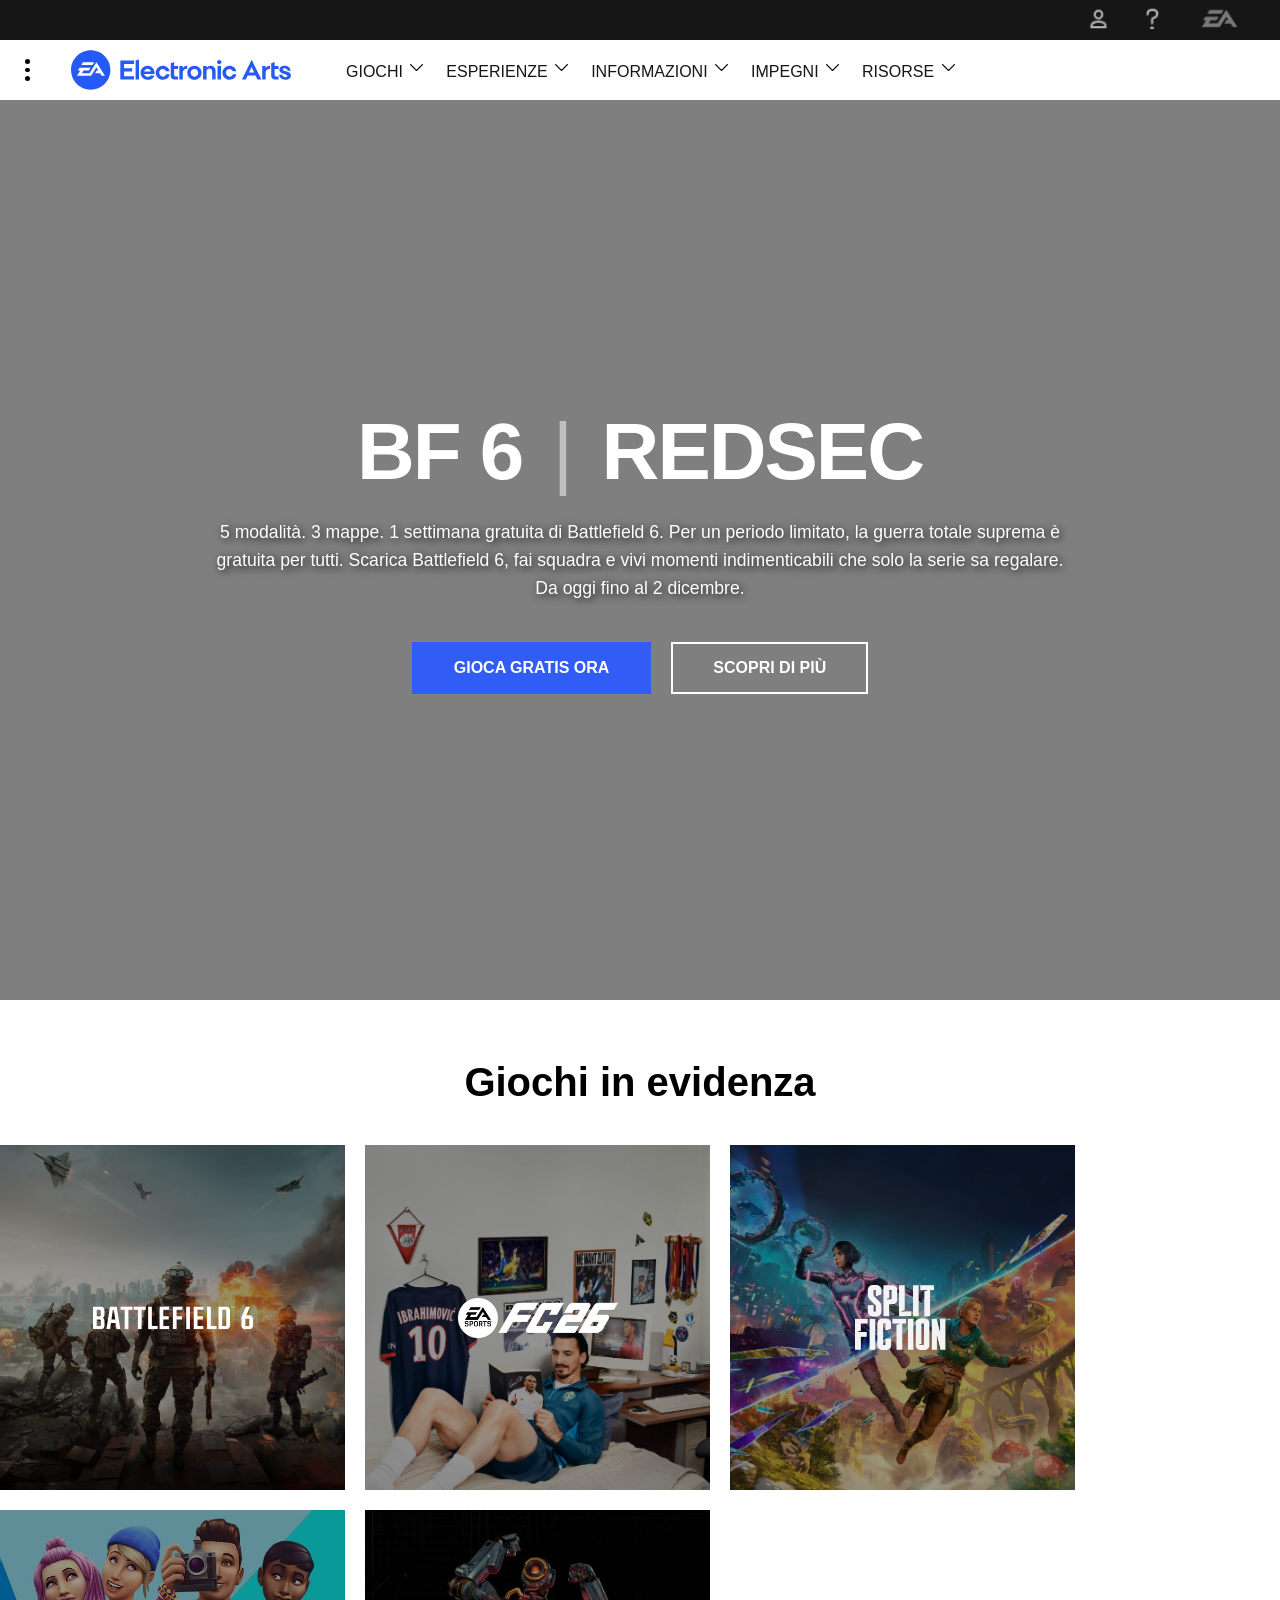
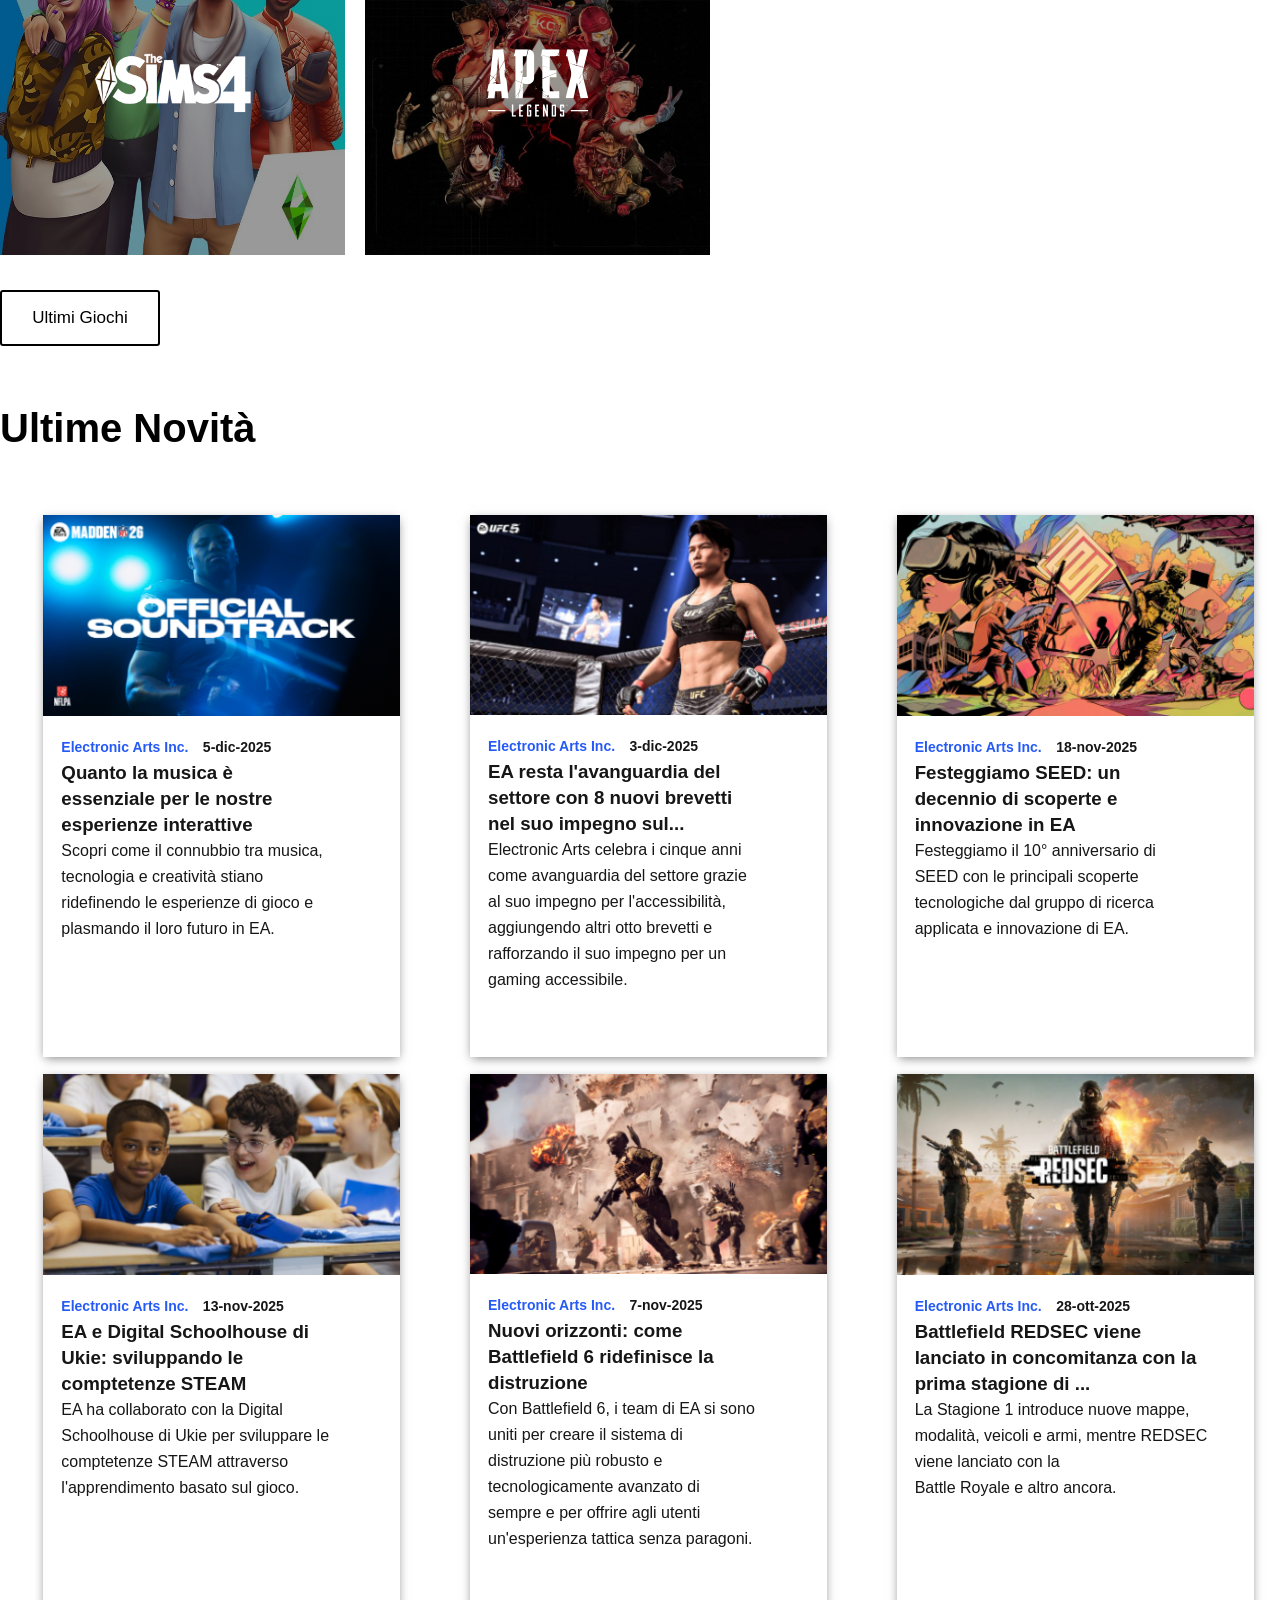
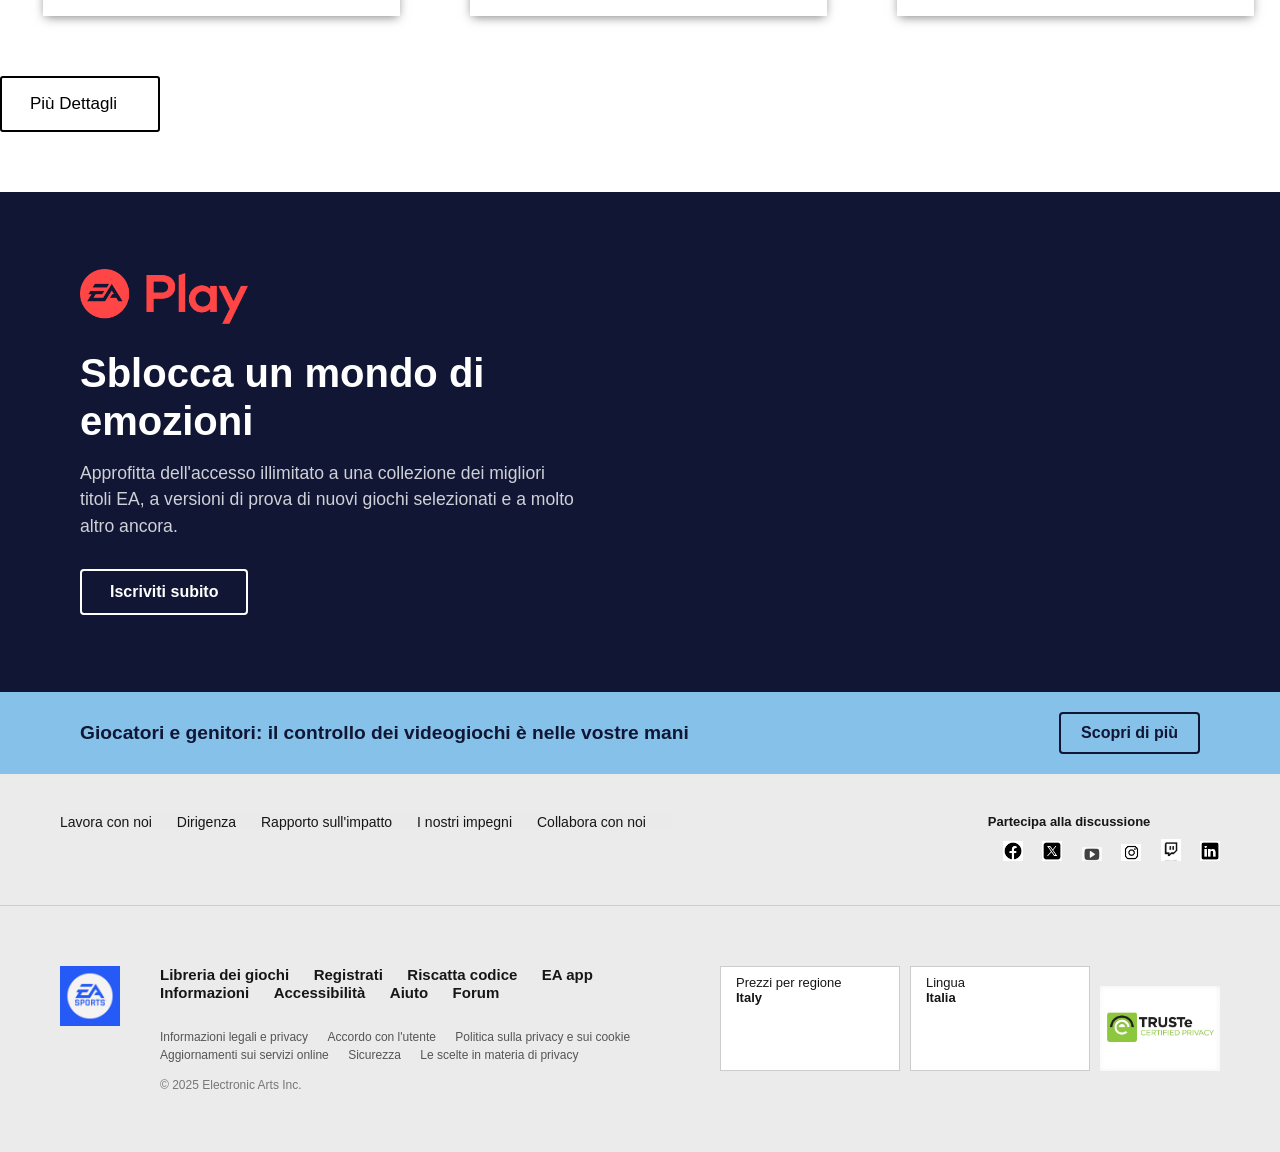
==== commit 97e3ba1e: "fix2 giochi in evidenza" ====
--- a/index.html
+++ b/index.html
@@ -181,23 +181,42 @@
     <div class="containerGiochiEvidenza">
       <h1 class="titoloGiochiEvidenza">Giochi in evidenza</h1>
       <div class="containerCardsGiochi">
-        <div class="cardGiochi">
-          <img src="./images/BF6.png" alt="BF6" />
-        </div>
-        <div class="cardGiochi">
-          <img src="./images/FC26.png" alt="FC26" />
-        </div>
-        <div class="cardGiochi">
-          <img src="./images/SKATE.png" alt="SKATE" />
-        </div>
-        <div class="cardGiochi">
-          <img src="./images/SPLIT-FICTION.png" alt="SPLIT FICTION" />
-        </div>
-        <div class="cardGiochi">
-          <img src="./images/THE-SIMS4.png" alt="THESIMS4" />
-        </div>
-        <div class="cardGiochi">
-          <img src="./images/APEX.png" alt="APEX LEGEND" />
+        <div class="bfLogo">
+          <div class="content">
+            <img src="./images/BF6 LOGO NAKED.svg" alt="BF6" />
+            <span class="cta">Sito ufficiale</span>
+          </div>
+        </div>
+
+        <div class="fcLogo">
+          <div class="content">
+            <img src="./images/FC26 LOGO NAKED.png" alt="FC26" />
+            <span class="cta">Sito ufficiale</span>
+          </div>
+        </div>
+
+        <div class="splitLogo">
+          <div class="content">
+            <img
+              src="./images/SPLIT FICTION LOGO NAKED.png"
+              alt="SPLIT FICTION"
+            />
+            <span class="cta">Sito ufficiale</span>
+          </div>
+        </div>
+
+        <div class="thesimsLogo">
+          <div class="content">
+            <img src="./images/THE SIMS LOGO NAKED.png" alt="THESIMS4" />
+            <span class="cta">Sito ufficiale</span>
+          </div>
+        </div>
+
+        <div class="apexLogo">
+          <div class="content">
+            <img src="./images/APEX LOGO NAKED.svg" alt="APEX LEGEND" />
+            <span class="cta">Sito ufficiale</span>
+          </div>
         </div>
       </div>
       <button class="ultimiGiochi">Ultimi Giochi</button>
--- a/css/footer.css
+++ b/css/footer.css
@@ -19,6 +19,43 @@
   justify-content: space-between;
   align-items: flex-start;
   padding: 20px;
+  position: relative;
+}
+.footer-list-container {
+  display: none;
+  position: absolute;
+  bottom: 70px;
+  left: 20px;
+  background: #ffffff;
+  border: 1px solid #ddd;
+  padding: 25px;
+  z-index: 999;
+  width: 650px;
+  box-shadow: 0 -5px 15px rgba(0, 0, 0, 0, 1);
+  display: grid;
+  grid-template-columns: repeat(3, 1fr);
+  gap: 15px 25px;
+}
+.footer-list-container.show {
+  display: grid !important;
+}
+.countries-dropdown {
+  display: grid;
+  grid-template-columns: repeat(3, 1fr);
+  gap: 10px 25px;
+  position: absolute;
+  bottom: 100%;
+  right: 0;
+  background-color: white;
+  border: 1px solid #ddd;
+  padding: 25px;
+  width: 650px;
+  z-index: 1000;
+  box-shadow: 0 -5px 15px rgba(0, 0, 0, 0.1);
+}
+.countries-dropdown {
+  display: grid !important;
+  grid-template-columns: repeat(3, 1fr);
 }
 .footer-top {
   border-bottom: 1px solid #ccc;
@@ -83,7 +120,7 @@
 }
 .footer-selectors {
   display: flex;
-  flex-direction: column;
+  flex-direction: row;
   gap: 10px;
 }
 .selector-box {
@@ -104,52 +141,112 @@
 }
 
 .flag {
-    width: 20px;
-    height: 14px;
-    background-size: cover;
-    background-position: center;
-    border: 1px solid #ddd;
-    flex-shrink: 0;
-}
-
-.flag-united-states { background-image: url("images/bandiere/stati-uniti.svg"); }
-.flag-united-kingdom { background-image: url("images/bandiere/inghilterra.png"); }
-.flag-australia { background-image: url("images/bandiere/australia.png"); }
-.flag-france { background-image: url("images/bandiere/francia.png"); }
-.flag-deutschland { background-image: url("images/bandiere/germania.png"); }
-.flag-italia { background-image: url("images/bandiere/italia.png"); }
-.flag-japan { background-image: url("images/bandiere/giappone.png"); }
-.flag-polska { background-image: url("images/bandiere/polonia.svg"); }
-.flag-brasil { background-image: url("images/bandiere/brasile.svg"); }
-.flag-russia { background-image: url("images/bandiere/russia.webp"); }
-.flag-espana { background-image: url("images/bandiere/spagna.svg"); }
-.flag-czech-republic { background-image: url("images/bandiere/republica-cecha.png"); }
-.flag-canada { background-image: url("images/bandiere/canada.svg"); }
-.flag-danmark { background-image: url("images/bandiere/danimarca.png"); }
-.flag-suomi { background-image: url("images/bandiere/filandia.svg"); }
-.flag-mexico { background-image: url("images/bandiere/messico.webp"); }
-.flag-nederland { background-image: url("images/bandiere/olanda.webp"); }
-.flag-norge { background-image: url("images/bandiere/NORVEGIA.jpg"); }
-.flag-sverige { background-image: url("images/bandiere/svezia.svg"); }
-.flag-south-korea { background-image: url("images/bandiere/South_Korea.svg.webp"); }
-.flag-turkiye { background-image: url("images/bandiere/turchia.svg"); }
+  width: 20px;
+  height: 14px;
+  background-size: cover;
+  background-position: center;
+  border: 1px solid #ddd;
+  flex-shrink: 0;
+}
+
+.flag-united-states {
+  background-image: url("../images/bandiere/stati uniti.png");
+}
+.flag-united-kingdom {
+  background-image: url("../images/bandiere/inghilterra.png");
+}
+.flag-australia {
+  background-image: url("../images/bandiere/australia.png");
+}
+.flag-france {
+  background-image: url("../images/bandiere/francia.png");
+}
+.flag-deutschland {
+  background-image: url("../images/bandiere/germania.png");
+}
+.flag-italia {
+  background-image: url("../images/bandiere/italia.png");
+}
+.flag-japan {
+  background-image: url("../images/bandiere/giappone.png");
+}
+.flag-polska {
+  background-image: url("../images/bandiere/polonia.png");
+}
+.flag-brasil {
+  background-image: url("../images/bandiere/brasile.jpg");
+}
+.flag-russia {
+  background-image: url("../images/bandiere/russia.png");
+}
+.flag-espana {
+  background-image: url("../images/bandiere/spagna.png");
+}
+.flag-czech-republic {
+  background-image: url("../images/bandiere/republica-cecha.png");
+}
+.flag-canada {
+  background-image: url("../images/bandiere/canada.png");
+}
+.flag-danmark {
+  background-image: url("../images/bandiere/danimarca.png");
+}
+.flag-suomi {
+  background-image: url("../images/bandiere/Finlanda.png");
+}
+.flag-mexico {
+  background-image: url("../images/bandiere/messico.png");
+}
+.flag-nederland {
+  background-image: url("../images/bandiere/olanda.png");
+}
+.flag-norge {
+  background-image: url("../images/bandiere/NORVEGIA.jpg");
+}
+.flag-sverige {
+  background-image: url("../images/bandiere/svezia.png");
+}
+.flag-south-korea {
+  background-image: url("../images/bandiere/south korea.png");
+}
+.flag-turkiye {
+  background-image: url("../images/bandiere/turchia.jpg");
+}
+
+.country-item {
+  display: flex;
+  align-items: center;
+  gap: 10px;
+  padding: 5px;
+  cursor: pointer;
+  font-size: 14px;
+  color: #333;
+}
+.country-item :hover {
+  text-decoration: underline;
+}
+.hidden {
+  display: none !important;
+  visibility: hidden !important;
+  opacity: 0 !important;
+}
 
 @media (max-width: 768px) {
-    .footer-container { 
-        flex-direction: column; 
-        align-items: center; 
-        text-align: center; 
-    }
-    .footer-selectors { 
-        flex-direction: column; 
-        width: 100%; 
-        align-items: center; 
-        margin-top: 20px; 
-    }
-    .countries-dropdown { 
-        width: 90vw; 
-        left: 50%; 
-        transform: translateX(-50%); 
-        grid-template-columns: repeat(2, 1fr); 
-    }
-}+  .footer-container {
+    flex-direction: column;
+    align-items: center;
+    text-align: center;
+  }
+  .footer-selectors {
+    flex-direction: column;
+    width: 100%;
+    align-items: center;
+    margin-top: 20px;
+  }
+  .countries-dropdown {
+    width: 90vw;
+    left: 50%;
+    transform: translateX(-50%);
+    grid-template-columns: repeat(2, 1fr);
+  }
+}
--- a/css/heroSection.css
+++ b/css/heroSection.css
@@ -4,15 +4,15 @@
   box-sizing: border-box;
 }
 body {
-  font-family: 'Roboto', sans-serif;
+  font-family: "Roboto", sans-serif;
   color: white;
-  background-color: #000; 
+  background-color: #000;
 }
 .hero {
   position: relative;
-  height: 100vh; 
+  height: 100vh;
   width: 100%;
-  background: url('images/7262f0bce0e977a4eda78df1a00af04578583c15d8fb1e10.jpg'); 
+  background: url("images/7262f0bce0e977a4eda78df1a00af04578583c15d8fb1e10.jpg");
   background-repeat: no-repeat;
   background-size: cover;
   background-position: center;
@@ -29,7 +29,7 @@
   left: 0;
   width: 100%;
   height: 100%;
-  background: rgba(0, 0, 0, 0.5); 
+  background: rgba(0, 0, 0, 0.5);
   z-index: 1;
 }
 .hero-content {
@@ -39,8 +39,8 @@
   padding: 20px;
 }
 .main-title {
-  font-family: 'Oswald', sans-serif;
-  font-size: clamp(2.5rem, 8vw, 5rem); 
+  font-family: "Oswald", sans-serif;
+  font-size: clamp(2.5rem, 8vw, 5rem);
   font-weight: 700;
   letter-spacing: -2px;
   margin-bottom: 20px;
@@ -56,18 +56,18 @@
   line-height: 1.6;
   margin-bottom: 40px;
   font-weight: 400;
-  text-shadow: 2px 2px 8px rgba(0,0,0,0.9);
+  text-shadow: 2px 2px 8px rgba(0, 0, 0, 0.9);
 }
 
 .cta-group {
   display: flex;
   gap: 20px;
   justify-content: center;
-  flex-wrap: wrap; 
+  flex-wrap: wrap;
 }
 .btn {
   padding: 15px 40px;
-  font-family: 'Oswald', sans-serif;
+  font-family: "Oswald", sans-serif;
   font-size: 1rem;
   text-decoration: none;
   font-weight: bold;
@@ -75,7 +75,7 @@
   transition: all 0.3s ease;
 }
 .btn-primary {
-  background-color: #315df6; 
+  background-color: #315df6;
   color: white;
   border: 2px solid #315df6;
 }
@@ -93,5 +93,5 @@
     flex-direction: column;
     gap: 15px;
     text-align: center;
-    }
-}+  }
+}
--- a/css/moduliCta.css
+++ b/css/moduliCta.css
@@ -1,118 +1,120 @@
 * {
-    margin: 0;
-    padding: 0;
-    box-sizing: border-box;
+  margin: 0;
+  padding: 0;
+  box-sizing: border-box;
 }
 body {
-    font-family: 'Segoe UI', Arial, sans-serif;
-    background-color: #0b0e22;
+  font-family: "Segoe UI", Arial, sans-serif;
+  background-color: #0b0e22;
 }
 .ea-play {
-    position: relative;
-    min-height: 500px;
-    background-color: #101633;
-    background-image: url('images/FCePTzjyCLSCKwbj8393MT.jpg');
-    background-size: cover;
-    background-position: center right;
-    display: flex;
-    align-items: center;
-    overflow: hidden;
+  position: relative;
+  min-height: 500px;
+  background-color: #101633;
+  background-image: url("images/FCePTzjyCLSCKwbj8393MT.jpg");
+  background-size: cover;
+  background-position: center right;
+  display: flex;
+  align-items: center;
+  overflow: hidden;
 }
 .ea-play::before {
-    content: "";
-    position: absolute;
-    top: 0;
-    left: 0;
-    width: 100%;
-    height: 100%;
-    background: linear-gradient(to right, 
-        rgba(16, 22, 51, 1) 0%, 
-        rgba(16, 22, 51, 1) 35%, 
-        rgba(16, 22, 51, 0.7) 60%, 
-        transparent 100%);
-    z-index: 1;
+  content: "";
+  position: absolute;
+  top: 0;
+  left: 0;
+  width: 100%;
+  height: 100%;
+  background: linear-gradient(
+    to right,
+    rgba(16, 22, 51, 1) 0%,
+    rgba(16, 22, 51, 1) 35%,
+    rgba(16, 22, 51, 0.7) 60%,
+    transparent 100%
+  );
+  z-index: 1;
 }
 .ea-container {
-    width: 100%;
-    max-width: 1200px;
-    margin: 0 auto;
-    padding: 0 40px;
-    position: relative;
-    z-index: 2;
+  width: 100%;
+  max-width: 1200px;
+  margin: 0 auto;
+  padding: 0 40px;
+  position: relative;
+  z-index: 2;
 }
 .ea-content {
-    max-width: 500px;
-    color: white;
+  max-width: 500px;
+  color: white;
 }
 .ea-logo {
-    margin-bottom: 25px;
+  margin-bottom: 25px;
 }
 .ea-logo img {
-    height: 55px; 
-    width: auto;
-    display: block;
-    object-fit: contain;
+  height: 55px;
+  width: auto;
+  display: block;
+  object-fit: contain;
 }
 .ea-title {
-    font-size: 2.5rem;
-    font-weight: bold;
-    margin-bottom: 15px;
-    line-height: 1.2;
+  font-size: 2.5rem;
+  font-weight: bold;
+  margin-bottom: 15px;
+  line-height: 1.2;
 }
 .ea-description {
-    font-size: 1.1rem;
-    line-height: 1.5;
-    margin-bottom: 30px;
-    color: #cfd1d8;
+  font-size: 1.1rem;
+  line-height: 1.5;
+  margin-bottom: 30px;
+  color: #cfd1d8;
 }
 .ea-btn-outline {
-    display: inline-block;
-    padding: 12px 28px;
-    border: 2px solid white;
-    color: white;
-    text-decoration: none;
-    font-weight: bold;
-    border-radius: 4px;
-    transition: 0.3s ease;
+  display: inline-block;
+  padding: 12px 28px;
+  border: 2px solid white;
+  color: white;
+  text-decoration: none;
+  font-weight: bold;
+  border-radius: 4px;
+  transition: 0.3s ease;
 }
 .ea-btn-outline:hover {
-    background-color: white;
-    color: #101633;
+  background-color: white;
+  color: #101633;
 }
 .info-bar {
-    background-color: #85c1e9;
-    padding: 20px 0;
+  background-color: #85c1e9;
+  padding: 20px 0;
 }
 .info-container {
-    max-width: 1200px;
-    margin: 0 auto;
-    padding: 0 40px;
-    display: flex;
-    justify-content: space-between;
-    align-items: center;
+  max-width: 1200px;
+  margin: 0 auto;
+  padding: 0 40px;
+  display: flex;
+  justify-content: space-between;
+  align-items: center;
 }
 .info-bar p {
-    color: #101633;
-    font-weight: bold;
-    font-size: 1.2rem;
+  color: #101633;
+  font-weight: bold;
+  font-size: 1.2rem;
 }
 .info-button {
-    padding: 10px 20px;
-    border: 2px solid #101633;
-    text-decoration: none;
-    color: #101633;
-    font-weight: bold;
-    border-radius: 4px;
-    transition: 0.3s;
+  padding: 10px 20px;
+  border: 2px solid #101633;
+  text-decoration: none;
+  color: #101633;
+  font-weight: bold;
+  border-radius: 4px;
+  transition: 0.3s;
 }
 .info-button:hover {
-    background-color: #101633;
-    color: #85c1e9;
+  background-color: #101633;
+  color: #85c1e9;
 }
 @media (max-width: 768px) {
-    .info-container {
-        flex-direction: column;
-        gap: 15px;
-        text-align: center;
-    }
-}+  .info-container {
+    flex-direction: column;
+    gap: 15px;
+    text-align: center;
+  }
+}
--- a/css/giochi-in-evidenza.css
+++ b/css/giochi-in-evidenza.css
@@ -17,17 +17,74 @@
   margin-top: 20px;
 }
 
-.cardGiochi {
-  width: 100%;
-  height: 100%;
-  position: relative;
-}
-
-.cardGiochi img {
-  width: 100%;
-  height: 100%;
-  object-fit: cover;
-  display: block;
+.bfLogo {
+  background-image:
+    linear-gradient(rgba(0, 0, 0, 0.4), rgba(0, 0, 0, 0.4)),
+    url(../images/BF6\ NAKED.jpg);
+  align-content: center;
+  background-size: cover;
+}
+
+.bfLogo img {
+  width: 160px;
+  height: 160px;
+}
+
+.fcLogo {
+  background-image:
+    linear-gradient(rgba(0, 0, 0, 0.4), rgba(0, 0, 0, 0.4)),
+    url(../images/FC26\ NAKED.jpg);
+  align-content: center;
+  background-size: cover;
+}
+
+.fcLogo img {
+  width: 160px;
+  height: 40px;
+}
+
+.splitLogo {
+  background-image:
+    linear-gradient(rgba(0, 0, 0, 0.4), rgba(0, 0, 0, 0.4)),
+    url(../images/SPLIT\ FICTION\ NAKED.jpg);
+  align-content: center;
+  background-size: cover;
+}
+
+.splitLogo img {
+  width: 95px;
+  height: 65px;
+}
+
+.thesimsLogo {
+  background-image:
+    linear-gradient(rgba(0, 0, 0, 0.4), rgba(0, 0, 0, 0.4)),
+    url(../images/THE\ SIMS\ NAKED.jpg);
+  align-content: center;
+  background-size: cover;
+}
+
+.thesimsLogo img {
+  width: 163px;
+  height: 63px;
+}
+
+.apexLogo {
+  background-image:
+    linear-gradient(rgba(0, 0, 0, 0.4), rgba(0, 0, 0, 0.4)),
+    url(../images/APEX\ NAKED.jpg);
+  align-content: center;
+  background-size: cover;
+}
+
+.apexLogo img {
+  width: 105px;
+  height: 170px;
+}
+
+.ultimiGiochi {
+  display: flex;
+  justify-self: center;
 }
 
 .titoloGiochiEvidenza {
@@ -64,21 +121,88 @@
   cursor: pointer;
 }
 
-.cardGiochi:hover {
+.containerCardsGiochi > div {
+  position: relative;
+  overflow: hidden;
   cursor: pointer;
-  transform: scale(1.05);
-  transition: 0.3 ease;
-  transition-duration: 0.3s;
-  transition-delay: 10ms;
-  cursor: pointer;
-}
-
-.cardGiochi:hover {
-  background: linear-gradient(to left, #e14f53, #23204c);
-}
-
-.cardGiochi img {
-  mix-blend-mode: multiply;
+  display: flex;
+  align-items: center;
+  justify-content: center;
+  height: 345px;
+  background-position: center;
+  background-size: cover;
+  transition: transform 0.4s ease;
+}
+
+.containerCardsGiochi > div::before {
+  content: "";
+  position: absolute;
+  inset: 0;
+
+  background: linear-gradient(
+    to left,
+    rgba(241, 60, 60, 0.842) 0%,
+    rgba(211, 84, 84, 0.815) 25%,
+    rgba(37, 3, 56, 0.74) 85%
+  );
+
+  opacity: 0;
+  transition: opacity 0.5s ease;
+  z-index: 1;
+}
+
+.containerCardsGiochi > div:hover::before {
+  opacity: 1;
+}
+
+.content {
+  position: relative;
+  z-index: 2;
+  text-align: center;
+  width: 100%;
+  height: 100%;
+  display: flex;
+  align-items: center;
+  justify-content: center;
+  flex-direction: column;
+}
+
+.content img {
+  max-width: 160px;
+  transition: transform 0.4s ease;
+  z-index: 2;
+  margin-bottom: 90px;
+}
+
+.containerCardsGiochi img {
+  max-width: 160px;
+  display: block;
+  margin: 0 auto;
+  transition: transform 0.4s ease;
+}
+
+.containerCardsGiochi > div:hover img {
+  transform: translateY(-70px);
+}
+
+.cta {
+  position: absolute;
+  top: 50%;
+  left: 50%;
+  transform: translate(-50%, -50%);
+  opacity: 0;
+  color: white;
+  font-size: 18px;
+  text-align: center;
+  transition:
+    opacity 0.4s ease,
+    transform 0.4s ease;
+  z-index: 3;
+}
+
+.containerCardsGiochi > div:hover .cta {
+  opacity: 1;
+  transform: translate(-50%, -50%) translateY(0);
 }
 
 /* RESPONSIVE */
--- a/css/sideBar.css
+++ b/css/sideBar.css
@@ -76,7 +76,6 @@
   border: none;
   background: none;
   padding: 0;
-  /* margin-top: 20px; */
 }
 
 .closeBtn:hover {
@@ -102,10 +101,7 @@
 }
 
 .eaLogoContainer {
-  /* display: flex;
-  justify-content: center; */
   background-image: url(../images/HOME\ NAKED.png);
-
   width: 337px;
   height: 337px;
   align-content: center;
@@ -213,7 +209,13 @@
   margin-left: 38px;
 }
 
-.eaLogoContainer:hover img,
+.eaLogoContainer:hover img {
+  transform: translateX(-50%) scale(1.15);
+  transition:
+    transform 0.25s ease,
+    filter 0.25s ease;
+}
+
 .picsContainer div:hover img {
   transform: scale(1.15);
   transition:
@@ -225,3 +227,86 @@
 .picsContainer div:hover {
   cursor: pointer;
 }
+
+/* RESPONSIVE */
+
+@media (max-width: 1031px) {
+  .sideBarContainer {
+    display: none;
+  }
+
+  .overlaySidebar {
+    display: none;
+  }
+}
+
+@media (min-width: 1032px) {
+  .sideBarContainer {
+    display: flex;
+    width: 360px;
+    padding-left: 25px;
+    padding-right: 25px;
+    top: 40px;
+    height: calc(100vh - 40px);
+  }
+
+  .overlaySidebar {
+    margin-top: 40px;
+  }
+
+  .firstLineItems {
+    margin-top: 30px;
+    margin-bottom: 30px;
+  }
+
+  .eaLogoContainer {
+    width: 100%;
+    height: 280px;
+    background-size: cover;
+    background-position: center;
+  }
+
+  .eaLogoContainer img {
+    margin-left: 50%;
+    transform: translateX(-50%);
+  }
+
+  .picsContainer {
+    gap: 24px;
+  }
+
+  .picsContainer div {
+    width: calc(50% - 12px);
+    height: 140px;
+  }
+}
+
+@media (max-width: 480px) {
+  .sideBarContainer {
+    width: 260px;
+    padding-left: 15px;
+    padding-right: 15px;
+  }
+
+  .pSideBar {
+    font-size: 15px;
+  }
+
+  .firstLineItems {
+    margin-top: 20px;
+    margin-bottom: 25px;
+  }
+
+  .eaLogoContainer {
+    height: 200px;
+  }
+
+  .picsContainer {
+    gap: 15px;
+  }
+
+  .picsContainer div {
+    width: 100%;
+    height: 120px;
+  }
+}
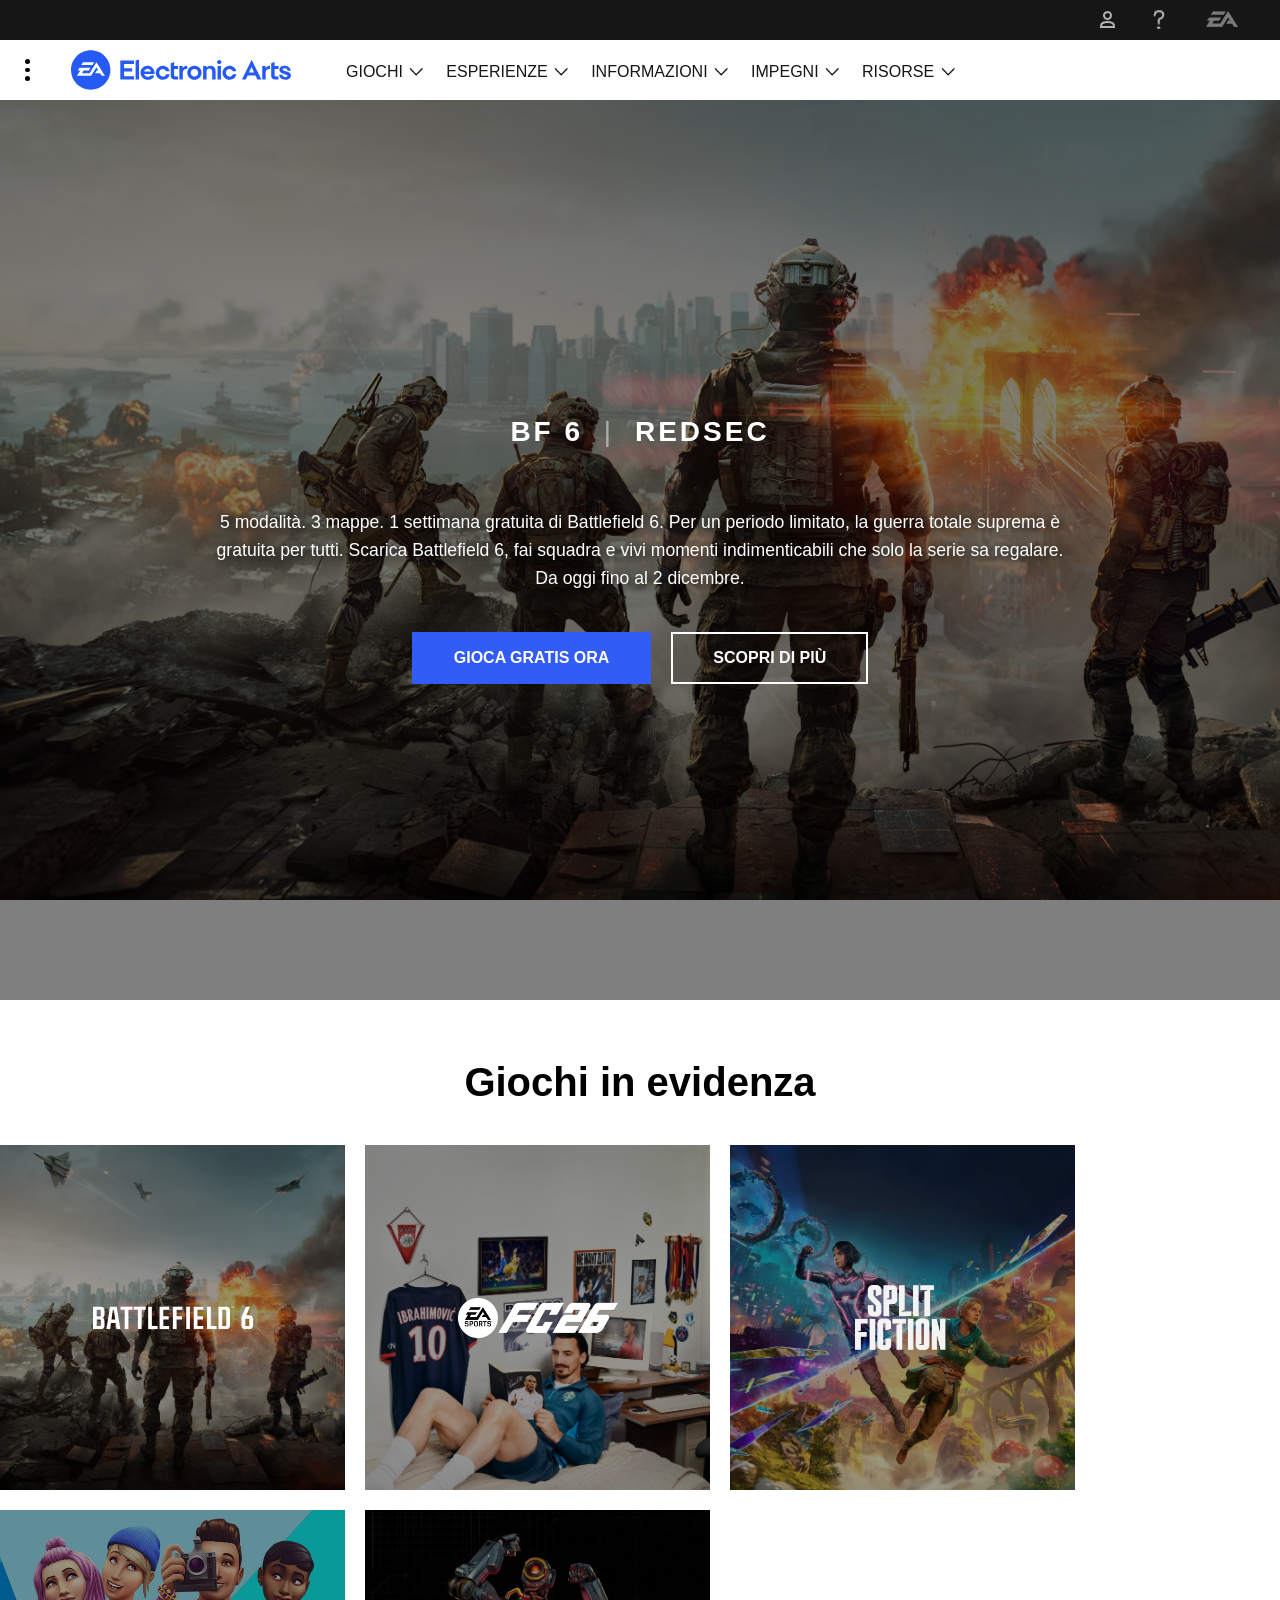
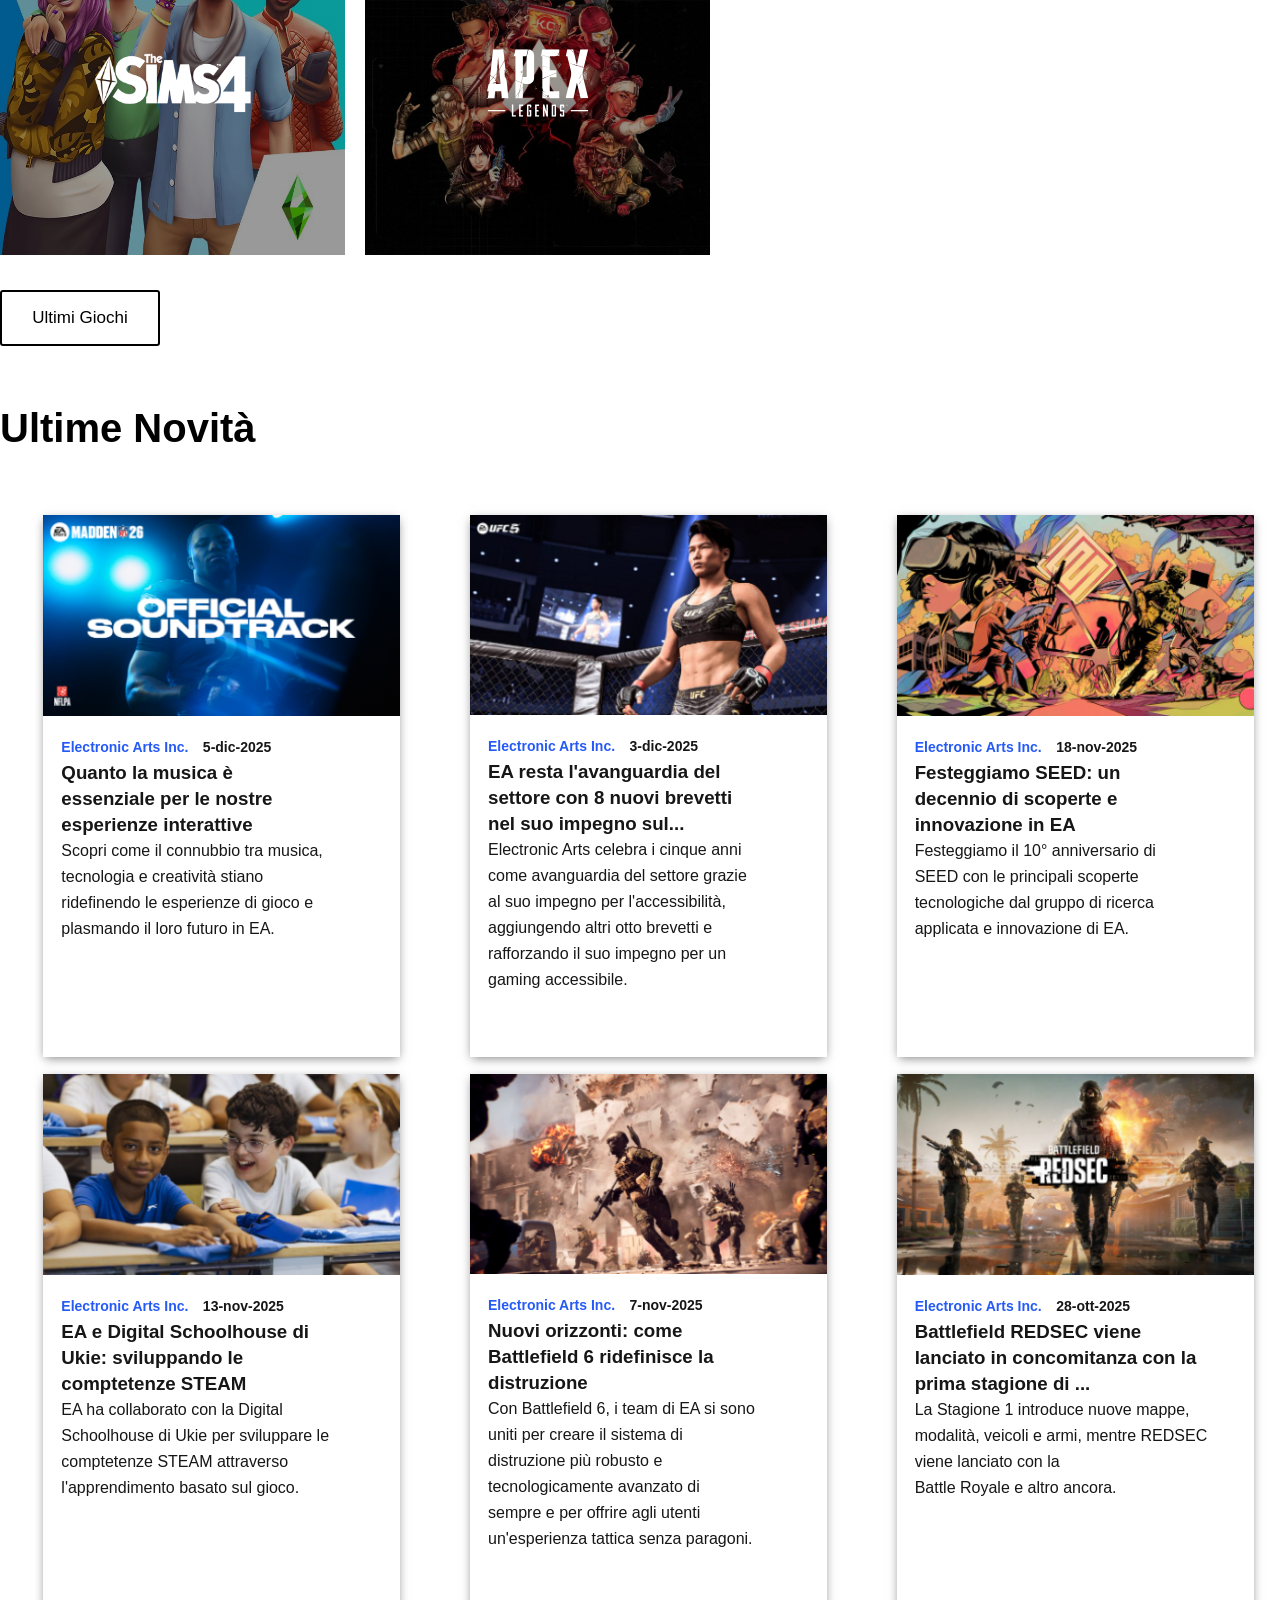
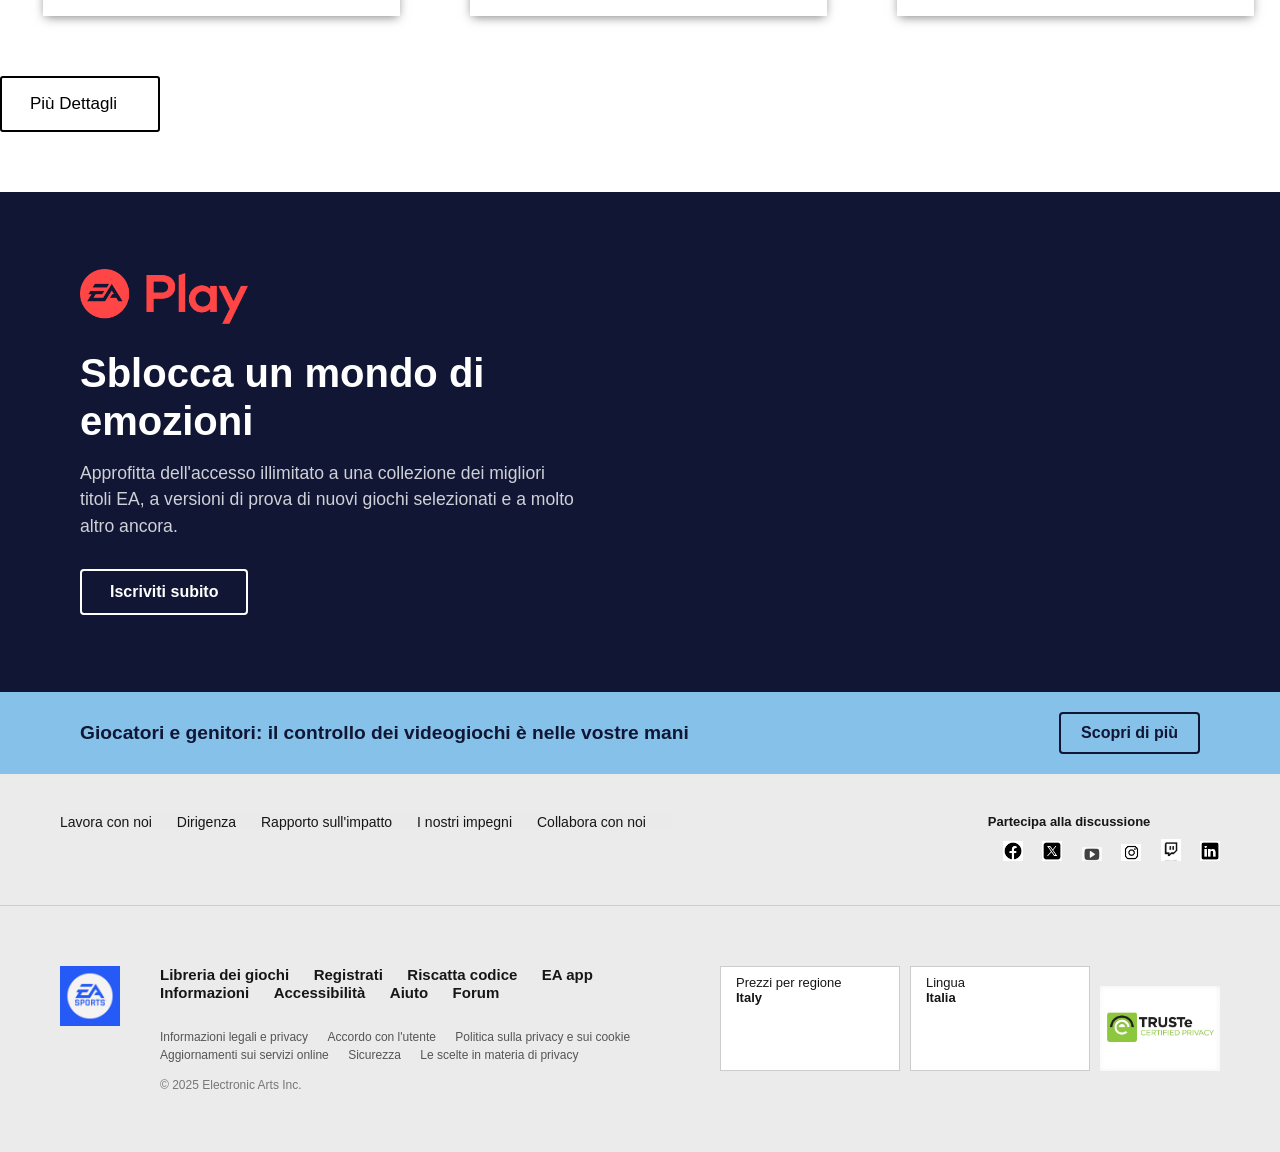
==== commit c3077455: "merge-2 davide" ====
--- a/index.html
+++ b/index.html
@@ -11,33 +11,88 @@
     <link rel="stylesheet" href="./css/giochi-in-evidenza.css" />
     <link rel="stylesheet" href="./css/ultime-novità.css" />
     <link rel="stylesheet" href="./css/sideBar.css" />
+    <link rel="stylesheet" href="./css/header.css" />
     <title>EA Sports</title>
   </head>
   <body>
-    <!-- inizio navbar -->
+    <!-- NAVBAR -->
     <div class="bannerTop">
       <div class="logoContainer">
-        <img
-          src="./images/profile_icon.png"
-          alt="Profile button"
-          class="profileIcon"
-        />
-        <img
-          src="./images/questionmark_icon.png"
-          alt="Help button"
-          class="helpButton"
-        />
-        <img src="./images/ea_icon.png" alt="Ea logo" class="eaIcon" />
-      </div>
-    </div>
+        <img src="../images/profile_icon.png" class="profileIcon" />
+        <img src="../images/questionmark_icon.png" class="helpButton" />
+        <img src="../images/ea_icon.png" class="eaIcon" />
+      </div>
+    </div>
+
+    <!-- PROFILE MENU -->
+    <div class="overlay user-menu-overlay" id="profileMenu">
+      <button class="close-btn" id="closeProfile">&times;</button>
+
+      <div class="user-section">
+        <a href="#" class="user-button">
+          <img src="../images/profilo.jpg" class="user-image" />
+          <span class="user-text">Accedi</span>
+        </a>
+
+        <a href="#" class="user-button">
+          <img
+            src="../images/2eaf2440-dd37-4745-a2fc-1c49b206c13b.jpg"
+            class="user-image"
+          />
+          <span class="user-text">Crea account</span>
+        </a>
+      </div>
+    </div>
+
+    <!-- HELP MENU -->
+    <div class="overlay help-menu-overlay" id="helpMenu">
+      <button class="close-btn" id="closeHelp">&times;</button>
+
+      <div class="support-section">
+        <h2 class="main-title">TI SERVE AIUTO?</h2>
+
+        <div class="grid-container">
+          <div class="card-header">
+            <img
+              src="./images/foto-1.jpg"
+              class="support-img"
+              width="36px"
+              height="36px"
+            />
+            <p>Verificare il mio accesso EA</p>
+          </div>
+
+          <div class="card-header">
+            <img src="./images/foto-2.jpg" class="support-img" />
+            <p>Collegare i tuoi account di una piattaforma al tuo account EA</p>
+          </div>
+
+          <div class="card-header">
+            <img src="./images/foto-1.jpg" class="support-img" />
+            <p>Come posso riscattare un codice?</p>
+          </div>
+
+          <div class="card-header">
+            <img src="./images/foto-3.jpg" class="support-img" />
+            <p>Non riesco a giocare online!</p>
+          </div>
+        </div>
+        <div class="help-footer">
+          Non riesci a trovare quello che cerchi? Vai a
+          <span>EA Help</span> oppure <span>EA Forums</span>.
+        </div>
+      </div>
+    </div>
+
     <nav class="nav">
       <div class="hamburgerMenu">
         <span class="hamburger"></span>
         <span class="hamburger"></span>
         <span class="hamburger"></span>
       </div>
+
       <img
-        src="./images/ea-wordmark-network-nav-coral.svg"
+        src="../images/ea-wordmark-network-nav-coral.svg"
         alt="EA LOGO"
         class="eaLogo"
       />
@@ -46,54 +101,119 @@
           <a href="*">GIOCHI</a>
           <img
             class="chevronContainer"
-            src="./images/down-arrow.png"
+            src="../images/arrow-prova.png"
             alt=""
             width="19px"
-            height="19px"
+            height="10px"
           />
+          <div class="card-column">
+            <div>
+              <h4>ESPLORA I GIOCHI</h4>
+              <ul>
+                <li>Ultimi giochi</li>
+                <li>Prossimamente</li>
+                <li>Giochi gratuiti</li>
+                <li>EA SPORTS</li>
+                <li>EA Originals</li>
+                <li>Libreria dei giochi</li>
+                <li>Offerte EA app</li>
+              </ul>
+            </div>
+
+            <div>
+              <h4>PIATTAFORME</h4>
+              <ul>
+                <li>PC</li>
+                <li>PlayStation</li>
+                <li>Xbox</li>
+                <li>Nintendo Switch™</li>
+                <li>Dispositivi mobili</li>
+                <li>Pogo</li>
+              </ul>
+            </div>
+          </div>
         </li>
         <li class="navItem">
           <a href="*">ESPERIENZE</a>
           <img
             class="chevronContainer"
-            src="./images/down-arrow.png"
+            src="../images/arrow-prova.png"
             alt=""
             width="19px"
-            height="19px"
+            height="10px"
           />
+          <div class="card-navbar">
+            <ul>
+              <li><a href="#">Per EA app</a></li>
+              <li><a href="#">EA Play</a></li>
+              <li><a href="#">Test di gioco</a></li>
+            </ul>
+          </div>
         </li>
         <li class="navItem">
           <a href="*">INFORMAZIONI</a>
           <img
             class="chevronContainer"
-            src="./images/down-arrow.png"
+            src="../images/arrow-prova.png"
             alt=""
             width="19px"
-            height="19px"
+            height="10px"
           />
+          <div class="card-navbar">
+            <ul>
+              <li><a href="#">Società</a></li>
+              <li><a href="#">Lavora con noi</a></li>
+              <li><a href="#">Notizie</a></li>
+              <li><a href="#">Technology</a></li>
+              <li><a href="#">EA Studios</a></li>
+              <li><a href="#">Partner EA</a></li>
+            </ul>
+          </div>
         </li>
         <li class="navItem">
           <a href="*">IMPEGNI</a>
           <img
             class="chevronContainer"
-            src="./images/down-arrow.png"
+            src="../images/arrow-prova.png"
             alt=""
             width="19px"
-            height="19px"
+            height="10px"
           />
+          <div class="card-navbar">
+            <ul>
+              <li><a href="#">I nostri impegni</a></li>
+              <li><a href="#">Gioco positivo</a></li>
+              <li><a href="#">Test di gioco</a></li>
+              <li><a href="#">Persone e cultura inclusiva</a></li>
+              <li><a href="#">Impatto sociale</a></li>
+              <li><a href="#">Ambiente</a></li>
+            </ul>
+          </div>
         </li>
         <li class="navItem">
           <a href="*">RISORSE</a>
           <img
             class="chevronContainer"
-            src="./images/down-arrow.png"
+            src="../images/arrow-prova.png"
             alt=""
             width="19px"
-            height="19px"
+            height="10px"
           />
+          <div class="card-navbar">
+            <ul>
+              <li><a href="#">Aiuto</a></li>
+              <li><a href="#">Forum della comunità EA</a></li>
+              <li><a href="#">Test di gioco</a></li>
+              <li><a href="#">Filtro famiglia</a></li>
+              <li><a href="#">Accessibilità</a></li>
+              <li><a href="#">Stampa</a></li>
+              <li><a href="#">Investitori</a></li>
+            </ul>
+          </div>
         </li>
       </ul>
     </nav>
+
     <!-- fine navbar -->
     <!-- INIZIO SIDEBAR -->
     <div class="sideBarContainer">
@@ -437,5 +557,6 @@
       </div>
     </footer>
     <!-- fine footer-->
+    <script src="./js/header.js"></script>
   </body>
 </html>
--- a/css/heroSection.css
+++ b/css/heroSection.css
@@ -12,7 +12,7 @@
   position: relative;
   height: 100vh;
   width: 100%;
-  background: url("images/7262f0bce0e977a4eda78df1a00af04578583c15d8fb1e10.jpg");
+  background: url("../images/7262f0bce0e977a4eda78df1a00af04578583c15d8fb1e10.jpg");
   background-repeat: no-repeat;
   background-size: cover;
   background-position: center;
@@ -21,7 +21,7 @@
   align-items: center;
   justify-content: center;
   text-align: center;
-  overflow: hidden;
+  /* overflow: hidden; */
 }
 .hero-overlay {
   position: absolute;
@@ -30,11 +30,11 @@
   width: 100%;
   height: 100%;
   background: rgba(0, 0, 0, 0.5);
-  z-index: 1;
+  /* z-index: 1; */
 }
 .hero-content {
   position: relative;
-  z-index: 2;
+  /* z-index: 2; */
   max-width: 900px;
   padding: 20px;
 }
--- a/css/navbar.css
+++ b/css/navbar.css
@@ -68,7 +68,7 @@
   height: 60px;
   background-color: #ffffff;
   top: 0;
-  z-index: 1000;
+  z-index: 999;
 }
 
 .navSidebarOpen {
@@ -116,7 +116,6 @@
   list-style-type: none;
   justify-content: space-between;
   margin-left: 55px;
-  margin-bottom: 10px;
   align-items: center;
   gap: 20px;
 }
@@ -150,6 +149,110 @@
   transform: rotate(180deg);
 }
 
+.card-navbar {
+  position: absolute;
+  top: 100%;
+  left: 0;
+  width: 200px;
+  padding: 20px;
+  background: rgba(255, 255, 255, 1.2);
+  backdrop-filter: blur(12px);
+  -webkit-backdrop-filter: blur(12px);
+  border-radius: 12px;
+  box-shadow: 0 4px 12px rgba(0, 0, 0, 0.1);
+  opacity: 0;
+  transform: translateY(-10px);
+  pointer-events: none;
+  max-height: fit-content;
+  /* margin-top: 30px; */
+  /* z-index: 2000; */
+
+  transition: all 0.2s ease;
+}
+
+.card-column {
+  position: absolute;
+  top: 100%;
+  left: 0;
+  width: 400px;
+  padding: 30px;
+  background: rgba(255, 255, 255, 0.9); /* anche questo sistemato */
+  backdrop-filter: blur(12px);
+  -webkit-backdrop-filter: blur(12px);
+  border-radius: 12px;
+  box-shadow: 0 4px 12px rgba(0, 0, 0, 0.1);
+  opacity: 0;
+  transform: translateY(-10px);
+  pointer-events: none;
+  max-height: fit-content;
+  /* margin-top: 30px; */
+  transition: all 0.2s ease;
+  display: flex;
+  gap: 50px;
+}
+
+.navItem:hover .card-column {
+  opacity: 1;
+  transform: translateY(0);
+  pointer-events: auto;
+}
+
+.navItem {
+  position: relative;
+}
+
+.navItem:hover .card-navbar {
+  opacity: 0.9;
+  transform: translateY(0);
+  pointer-events: auto;
+}
+
+.card-navbar ul {
+  list-style: none;
+  padding: 0;
+  margin: 0;
+}
+
+.card-navbar li {
+  margin: 12px 0;
+  color: black;
+}
+
+.card-column ul {
+  list-style: none;
+  padding: 0;
+  margin: 0;
+}
+
+.card-column h4 {
+  color: black;
+}
+
+.card-column li {
+  margin: 12px 0;
+  color: #444;
+  font-size: 16px;
+}
+
+.card-navbar a {
+  text-decoration: none;
+  color: #444;
+  font-size: 16px;
+  transition: color 0.2s ease;
+}
+
+.card-navbar a:hover {
+  color: var(--ea-theme-color);
+}
+
+.card-column li:hover {
+  color: var(--ea-theme-color);
+}
+
+/* .chevronContainer:hover .chevron {
+  color: var(--ea-theme-color);
+} */
+
 .chevronContainer {
   margin-top: 8px;
 }
--- a/css/header.css
+++ b/css/header.css
@@ -0,0 +1,199 @@
+:root {
+  --ea-font-family: Verdana, Geneva, Tahoma, sans-serif;
+}
+
+* {
+  margin: 0;
+  padding: 0;
+  box-sizing: border-box;
+}
+
+body {
+  font-family: var(--ea-font-family);
+}
+
+/*** NAVBAR ***/
+.bannerTop {
+  background-color: #161616;
+  width: 100%;
+  height: 40px;
+  display: flex;
+  justify-content: flex-end;
+  align-items: center;
+  position: relative;
+  z-index: 1010;
+}
+
+.logoContainer {
+  display: flex;
+  padding-right: 32px;
+  gap: 20px;
+}
+
+.profileIcon,
+.helpButton,
+.eaIcon {
+  padding: 3px;
+  cursor: pointer;
+  transition: 0.2s;
+}
+
+.profileIcon:hover,
+.helpButton:hover,
+.eaIcon:hover {
+  filter: brightness(1.3);
+}
+
+.overlay {
+  position: fixed;
+  top: 40px;
+  left: 0;
+  width: 100%;
+  transform: translateY(-100%);
+  opacity: 0;
+  transition:
+    transform 0.4s ease,
+    opacity 0.4s ease;
+  /* z-index: 1000; */
+}
+
+.overlay.show {
+  transform: translateY(0);
+  opacity: 1;
+}
+
+.user-menu-overlay {
+  height: 450px; /*<-- spazio nero */
+  background-color: #161616;
+  display: flex;
+  justify-content: center;
+  align-items: center;
+  position: absolute;
+  z-index: 1000;
+}
+
+.user-section {
+  display: flex;
+  gap: 250px; /*<-- distanza icone*/
+}
+
+.user-button {
+  display: flex;
+  flex-direction: column;
+  align-items: center;
+  text-decoration: none;
+}
+
+.user-image {
+  width: 40px;
+  margin-bottom: 8px;
+}
+
+.user-text {
+  color: white;
+  font-size: 14px;
+}
+
+.help-menu-overlay {
+  height: calc(90vh - 40px);
+  background: linear-gradient(#0b0e12, #1a1f26);
+  display: flex;
+  justify-content: center;
+  align-items: center;
+  position: absolute;
+  z-index: 1000;
+}
+
+.support-section {
+  text-align: center;
+  width: 100%;
+  max-width: 900px;
+}
+
+.main-title {
+  color: white;
+  font-size: 28px;
+  letter-spacing: 3px;
+  margin-bottom: 60px;
+}
+
+.grid-container {
+  display: grid;
+  grid-template-columns: repeat(2, 1fr);
+  gap: 60px 0px;
+  justify-items: center;
+}
+
+.card-header {
+  text-align: center;
+  color: white;
+  cursor: pointer;
+  transition: transform 0.2s ease;
+}
+
+.card-header:hover {
+  transform: scale(1.05);
+}
+
+.support-img {
+  width: 36px;
+  margin-bottom: 36px;
+}
+
+.card-header p {
+  font-size: 14px;
+  max-width: 180px;
+  line-height: 1.4;
+}
+
+/*** CLOSE BTN ***/
+.close-btn {
+  position: absolute;
+  top: 15px;
+  right: 25px;
+  background: none;
+  border: none;
+  color: white;
+  font-size: 30px;
+  cursor: pointer;
+}
+.footer-help {
+  font-size: 14px;
+  color: #ffffff;
+  padding-top: 20px;
+}
+
+.footer-help a {
+  color: #ff4747;
+  text-decoration: none;
+  font-weight: bold;
+  padding: 0 4px;
+}
+
+.footer-help a:hover {
+  text-decoration: underline;
+}
+
+.help-footer {
+  margin-top: 60px;
+  color: #ccc;
+  font-size: 13px;
+  text-align: center;
+}
+
+.help-footer span {
+  color: #ff4747;
+  cursor: pointer;
+}
+
+@media (max-width: 768px) {
+  .grid-container {
+    grid-template-columns: 1fr;
+    gap: 50px;
+  }
+
+  .top-bar {
+    top: 20px;
+    right: 20px;
+  }
+}
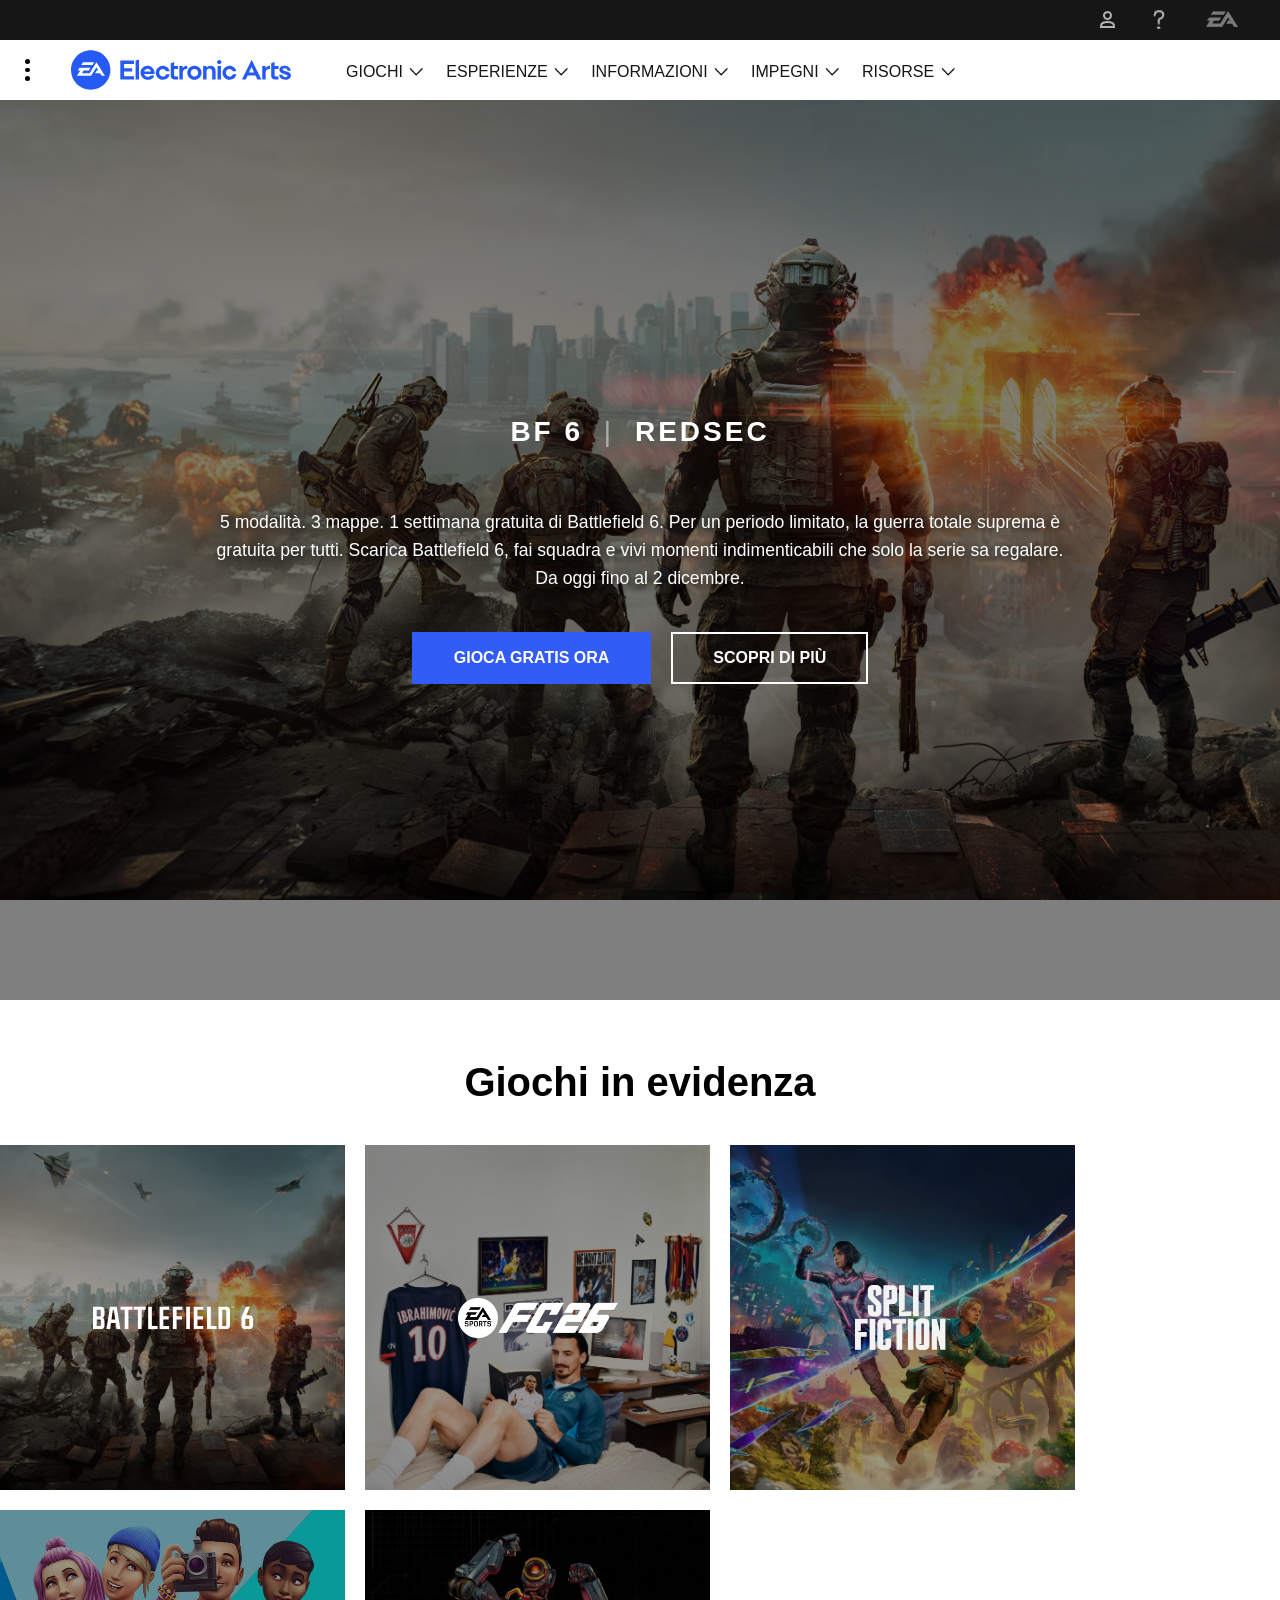
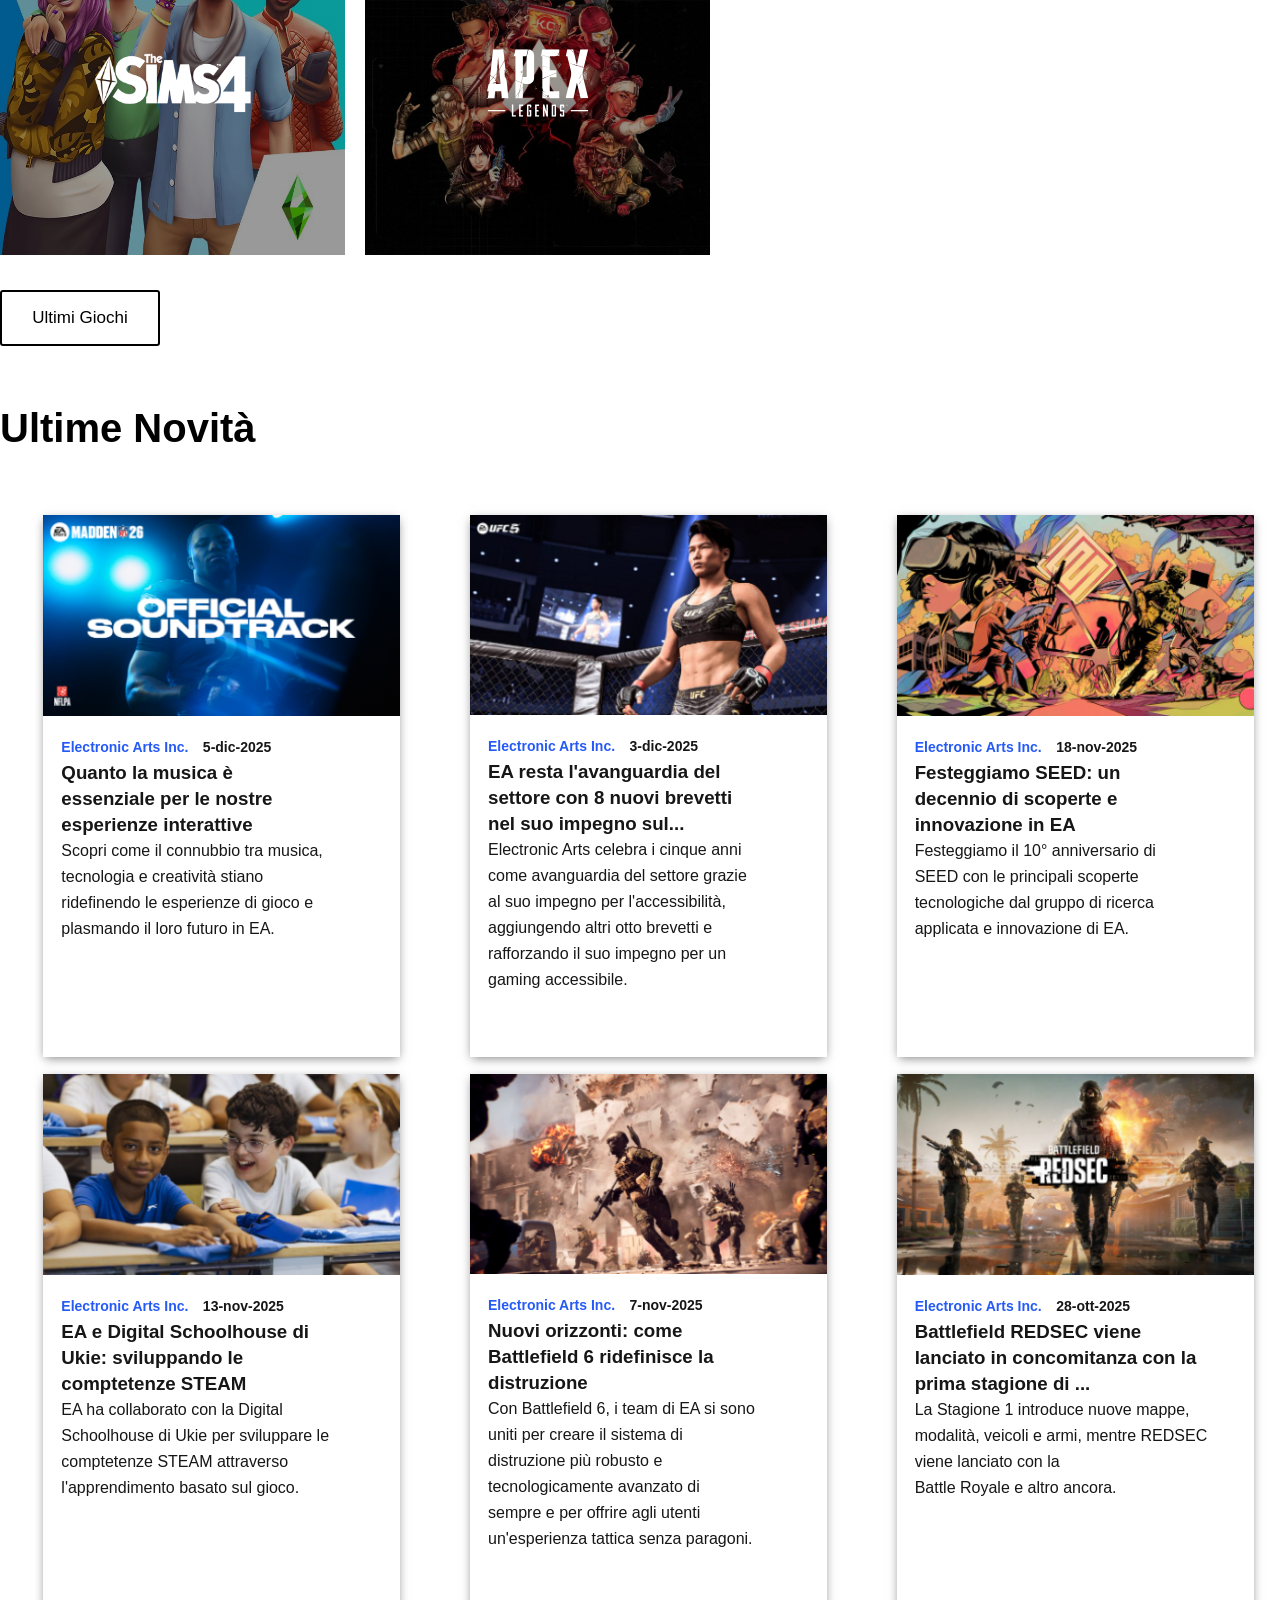
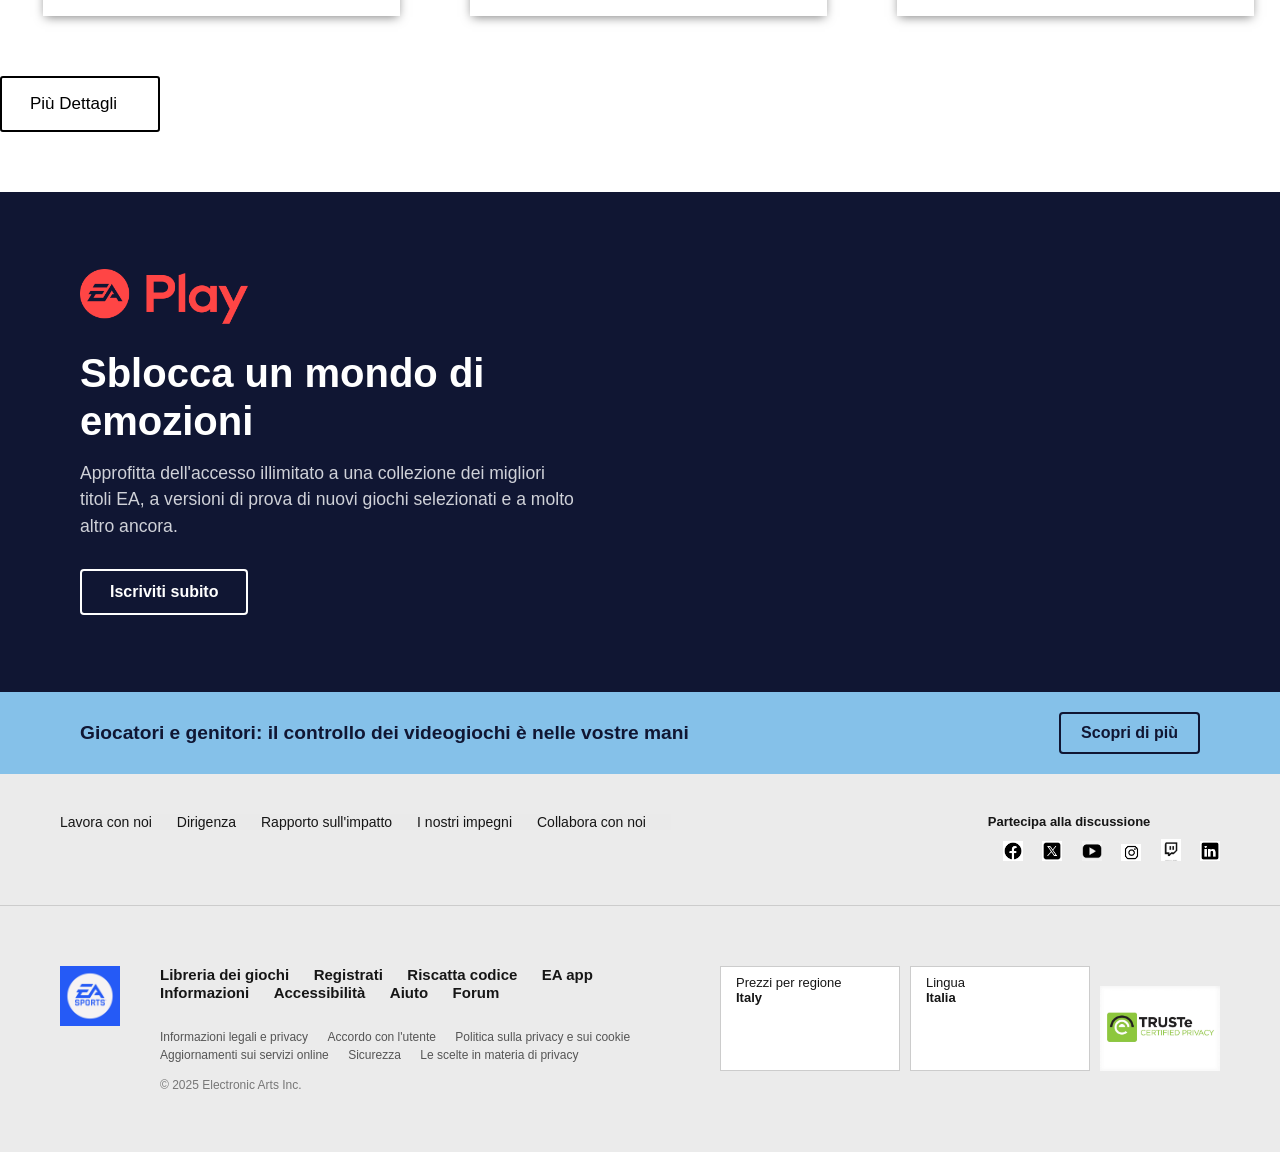
==== commit de267543: "merge-3 davide" ====
--- a/index.html
+++ b/index.html
@@ -498,18 +498,21 @@
           <div class="footer-social">
             <span>Partecipa alla discussione</span>
             <div class="social-icons">
-              <img src="images/facebook-new.jpg" alt="FB" />
-              <img src="images/twitterx.jpg" alt="X" />
-              <img src="images/youtube-6030352_1280.webp" alt="YT" />
+              <img src="../images/facebook-new.jpg" alt="FB" />
+              <img src="../images/twitterx.jpg" alt="X" />
               <img
-                src="images/8385736-instagram-social-media-icona-simbolo-elemento-illustrazione-gratuito-vettoriale.jpg"
+                src="../images/png-clipart-youtube-computer-icons-youtube-angle-rectangle.png"
+                alt="YT"
+              />
+              <img
+                src="../images/8385736-instagram-social-media-icona-simbolo-elemento-illustrazione-gratuito-vettoriale.jpg"
                 alt="IG"
               />
               <img
-                src="images/twitch-logo-icon-social-media-260nw-1211628433.webp"
+                src="../images/twitch-logo-icon-social-media-260nw-1211628433.webp"
                 alt="Twitch"
               />
-              <img src="images/linkedin.jpg" alt="In" />
+              <img src="../images/linkedin.jpg" alt="In" />
             </div>
           </div>
         </div>
@@ -517,7 +520,7 @@
       <div class="footer-bottom">
         <div class="footer-container">
           <div class="footer-branding">
-            <img src="images/unnamed.png" alt="Logo" class="footer-logo" />
+            <img src="../images/unnamed.png" alt="Logo" class="footer-logo" />
           </div>
           <div class="footer-content">
             <div class="footer-nav-secondary">
@@ -543,12 +546,16 @@
             </div>
           </div>
           <div class="footer-selectors">
-            <div class="selector-box">
-              Prezzi per regione <span>Italy</span>
-            </div>
-            <div class="selector-box">Lingua <span>Italia</span></div>
+            <div class="selector-box" id="country-selector">
+              Prezzi per regione <span id="current-country">Italy</span>
+              <div id="countries-list" class="countries-dropdown hidden"></div>
+            </div>
+            <div class="selector-box" id="language-selector">
+              Lingua <span id="current-language">Italia</span>
+              <div id="languages-list" class="countries-dropdown hidden"></div>
+            </div>
             <img
-              src="images/truste_logo.jpg"
+              src="../images/truste_logo.jpg"
               alt="TRUSTe"
               class="truste-logo"
             />
@@ -558,5 +565,8 @@
     </footer>
     <!-- fine footer-->
     <script src="./js/header.js"></script>
+    <script src="../js/selector-class.js"></script>
+    <script src="../js/regione.js"></script>
+    <script src="../js/lingua.js"></script>
   </body>
 </html>
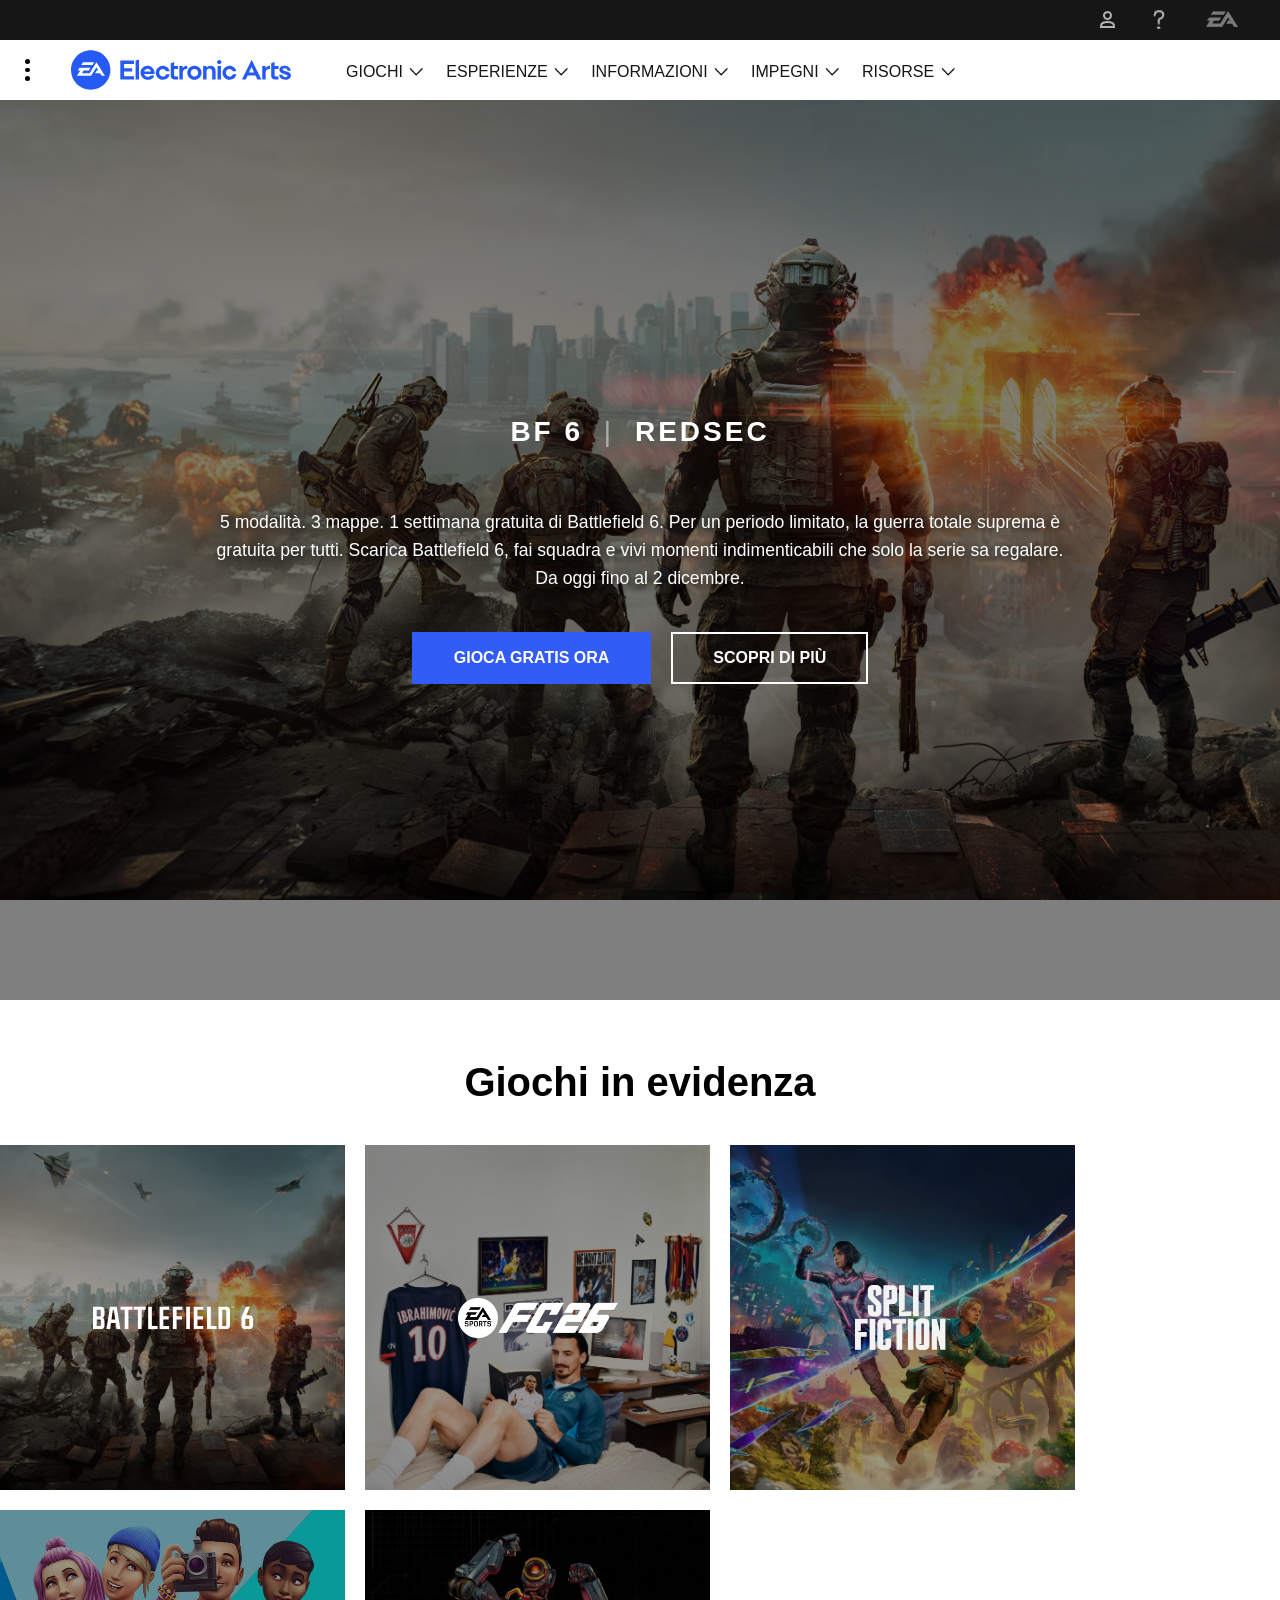
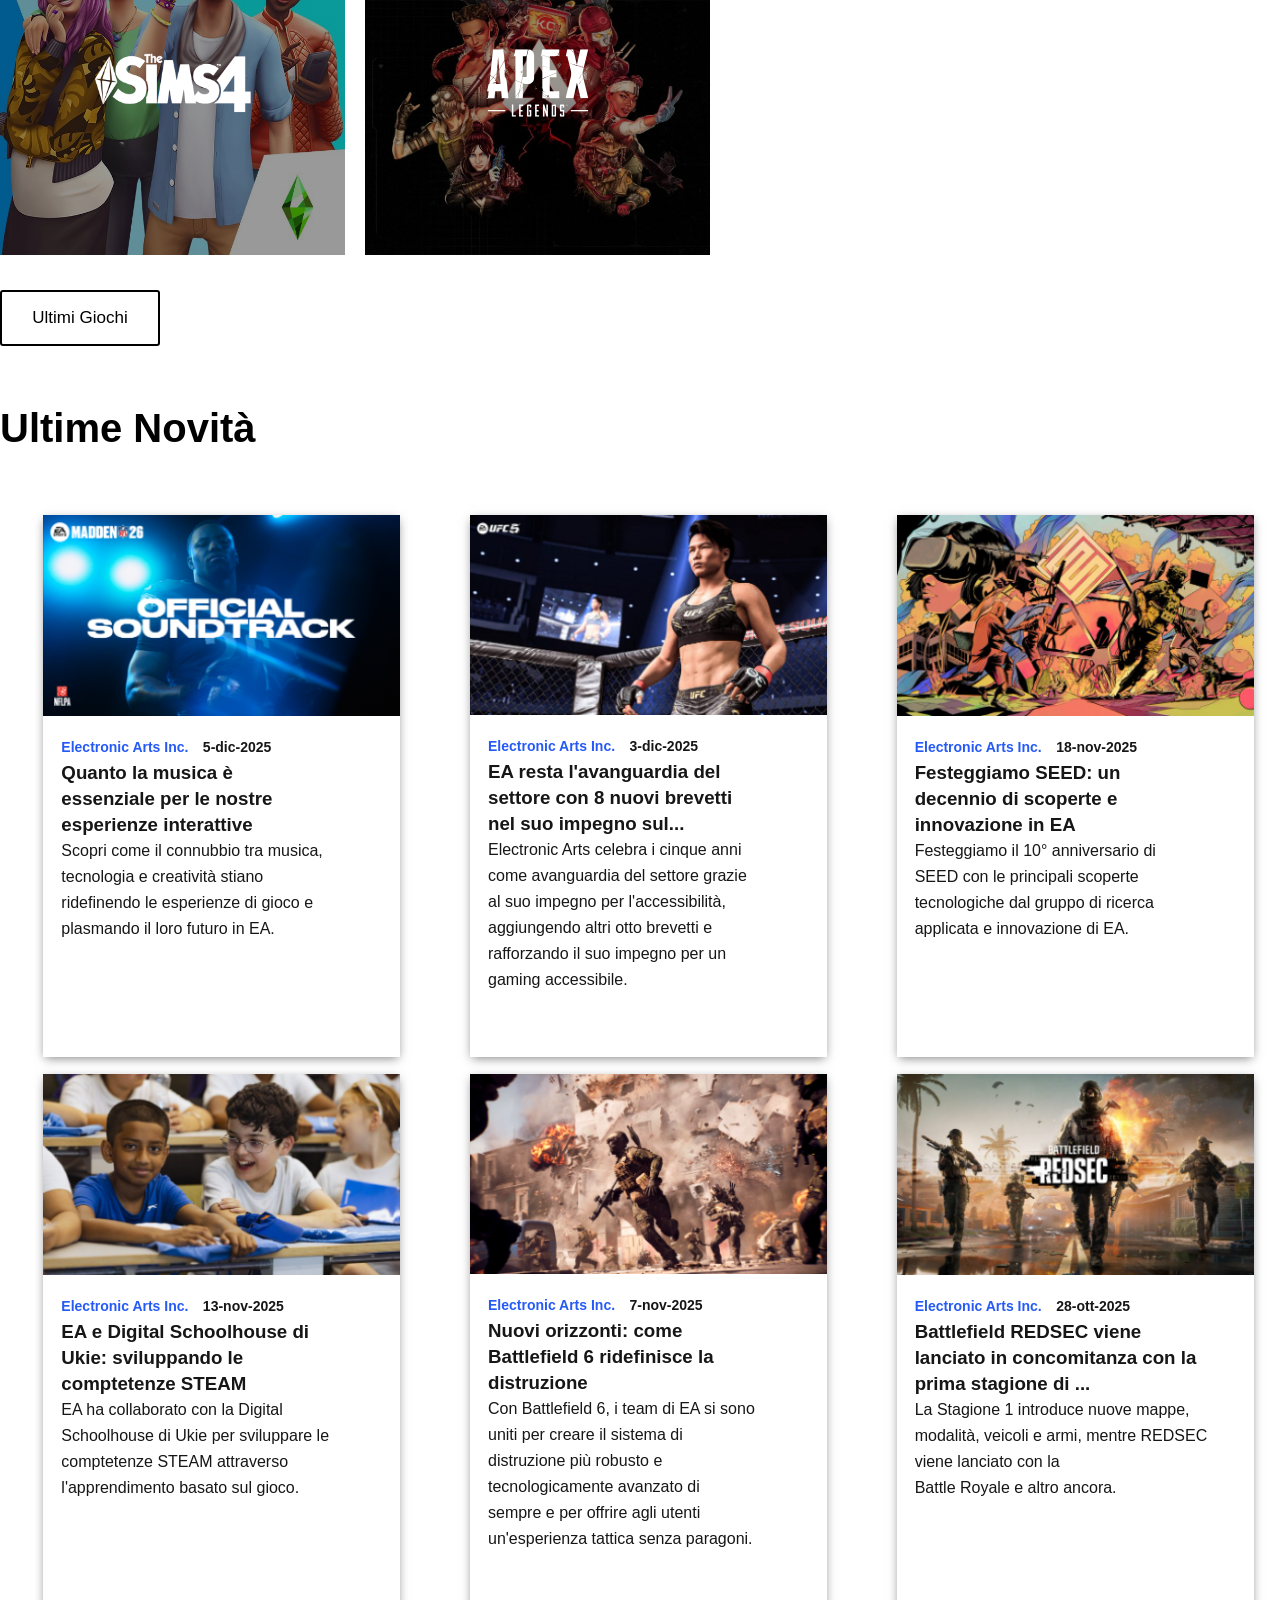
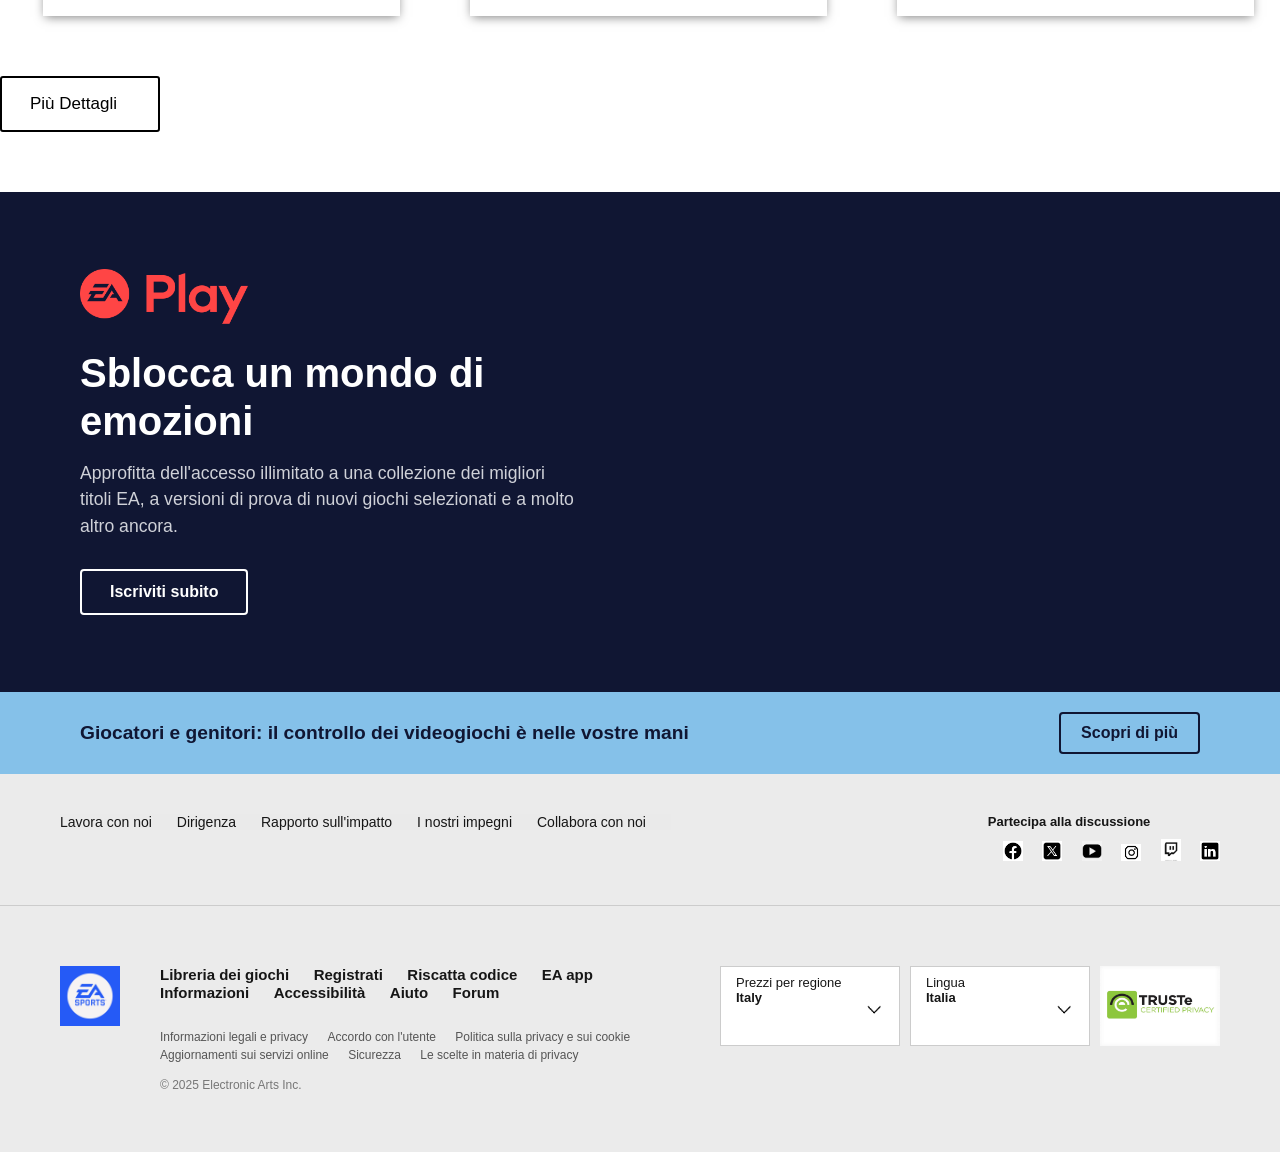
==== commit e11ff547: "fix footer" ====
--- a/index.html
+++ b/index.html
@@ -549,10 +549,26 @@
             <div class="selector-box" id="country-selector">
               Prezzi per regione <span id="current-country">Italy</span>
               <div id="countries-list" class="countries-dropdown hidden"></div>
+              <div class="chevronFooter">
+                <img
+                  src="../images/arrow-prova.png"
+                  alt=""
+                  width="19px"
+                  height="10px"
+                />
+              </div>
             </div>
             <div class="selector-box" id="language-selector">
               Lingua <span id="current-language">Italia</span>
               <div id="languages-list" class="countries-dropdown hidden"></div>
+              <div class="chevronFooter">
+                <img
+                  src="../images/arrow-prova.png"
+                  alt=""
+                  width="19px"
+                  height="10px"
+                />
+              </div>
             </div>
             <img
               src="../images/truste_logo.jpg"
--- a/css/footer.css
+++ b/css/footer.css
@@ -122,6 +122,7 @@
   display: flex;
   flex-direction: row;
   gap: 10px;
+  align-items: center;
 }
 .selector-box {
   border: 1px solid #ccc;
@@ -130,6 +131,7 @@
   font-size: 13px;
   min-width: 180px;
   cursor: pointer;
+  height: 80px;
 }
 .selector-box span {
   display: block;
@@ -137,7 +139,7 @@
 }
 .truste-logo {
   width: 120px;
-  margin-top: 20px;
+height: 80px;
 }
 
 .flag {
@@ -149,6 +151,11 @@
   flex-shrink: 0;
 }
 
+.chevronFooter{
+  display: flex;
+  justify-content: flex-end;
+}
+
 .flag-united-states {
   background-image: url("../images/bandiere/stati uniti.png");
 }
@@ -230,6 +237,8 @@
   visibility: hidden !important;
   opacity: 0 !important;
 }
+
+
 
 @media (max-width: 768px) {
   .footer-container {
--- a/css/navbar.css
+++ b/css/navbar.css
@@ -151,41 +151,33 @@
 
 .card-navbar {
   position: absolute;
-  top: 100%;
   left: 0;
   width: 200px;
   padding: 20px;
-  background: rgba(255, 255, 255, 1.2);
+  background: rgba(255, 255, 255, 0.9);
+  backdrop-filter: blur(12px);
+  -webkit-backdrop-filter: blur(12px);
+  border-radius: 12px;
+  box-shadow: 0 4px 12px rgba(0, 0, 0, 0.1);
+  transform: translateY(40px); /* abbassa la card */
+  opacity: 0;
+  pointer-events: none;
+  transition: opacity 0.2s ease, transform 0.2s ease;
+}
+
+.card-column {
+  position: absolute;
+  left: 0;
+  width: 400px;
+  padding: 30px;
+  background: rgba(255, 255, 255, 0.7);
   backdrop-filter: blur(12px);
   -webkit-backdrop-filter: blur(12px);
   border-radius: 12px;
   box-shadow: 0 4px 12px rgba(0, 0, 0, 0.1);
   opacity: 0;
-  transform: translateY(-10px);
   pointer-events: none;
   max-height: fit-content;
-  /* margin-top: 30px; */
-  /* z-index: 2000; */
-
-  transition: all 0.2s ease;
-}
-
-.card-column {
-  position: absolute;
-  top: 100%;
-  left: 0;
-  width: 400px;
-  padding: 30px;
-  background: rgba(255, 255, 255, 0.9); /* anche questo sistemato */
-  backdrop-filter: blur(12px);
-  -webkit-backdrop-filter: blur(12px);
-  border-radius: 12px;
-  box-shadow: 0 4px 12px rgba(0, 0, 0, 0.1);
-  opacity: 0;
-  transform: translateY(-10px);
-  pointer-events: none;
-  max-height: fit-content;
-  /* margin-top: 30px; */
   transition: all 0.2s ease;
   display: flex;
   gap: 50px;
@@ -193,7 +185,6 @@
 
 .navItem:hover .card-column {
   opacity: 1;
-  transform: translateY(0);
   pointer-events: auto;
 }
 
